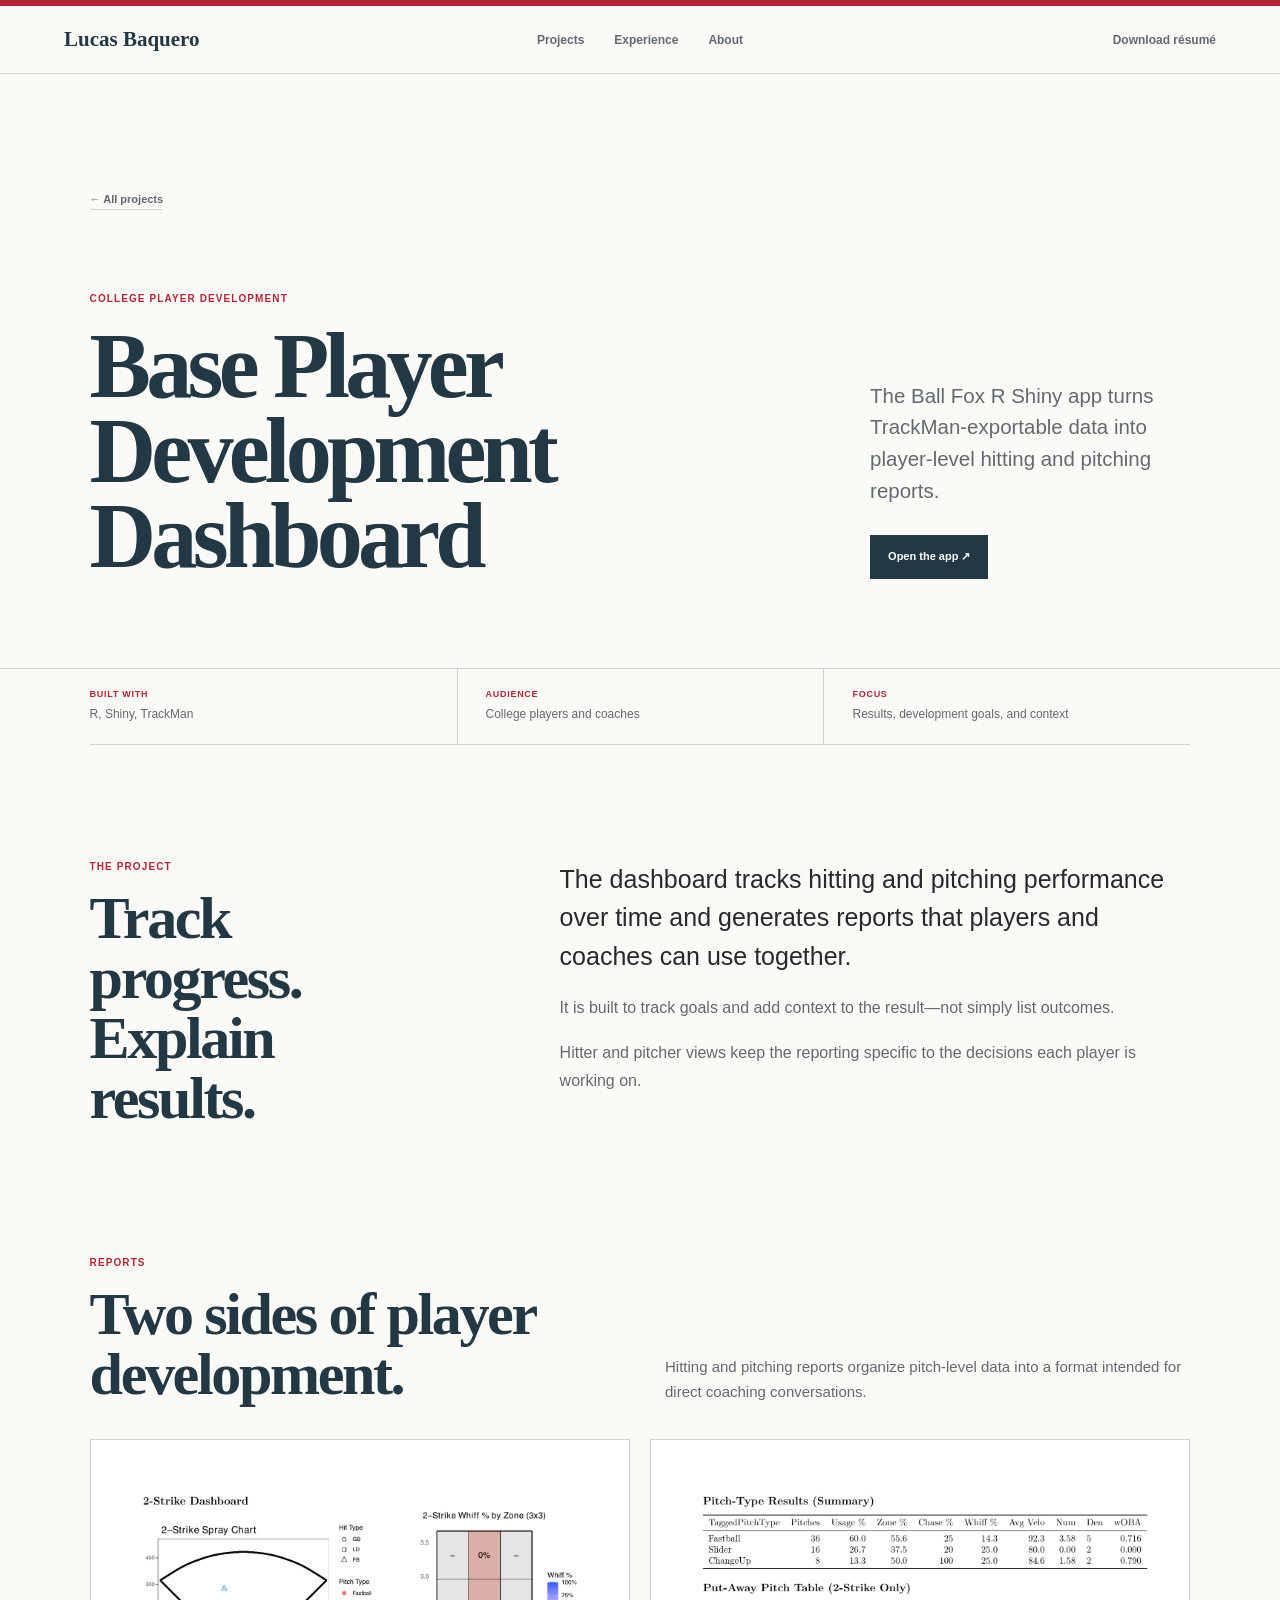
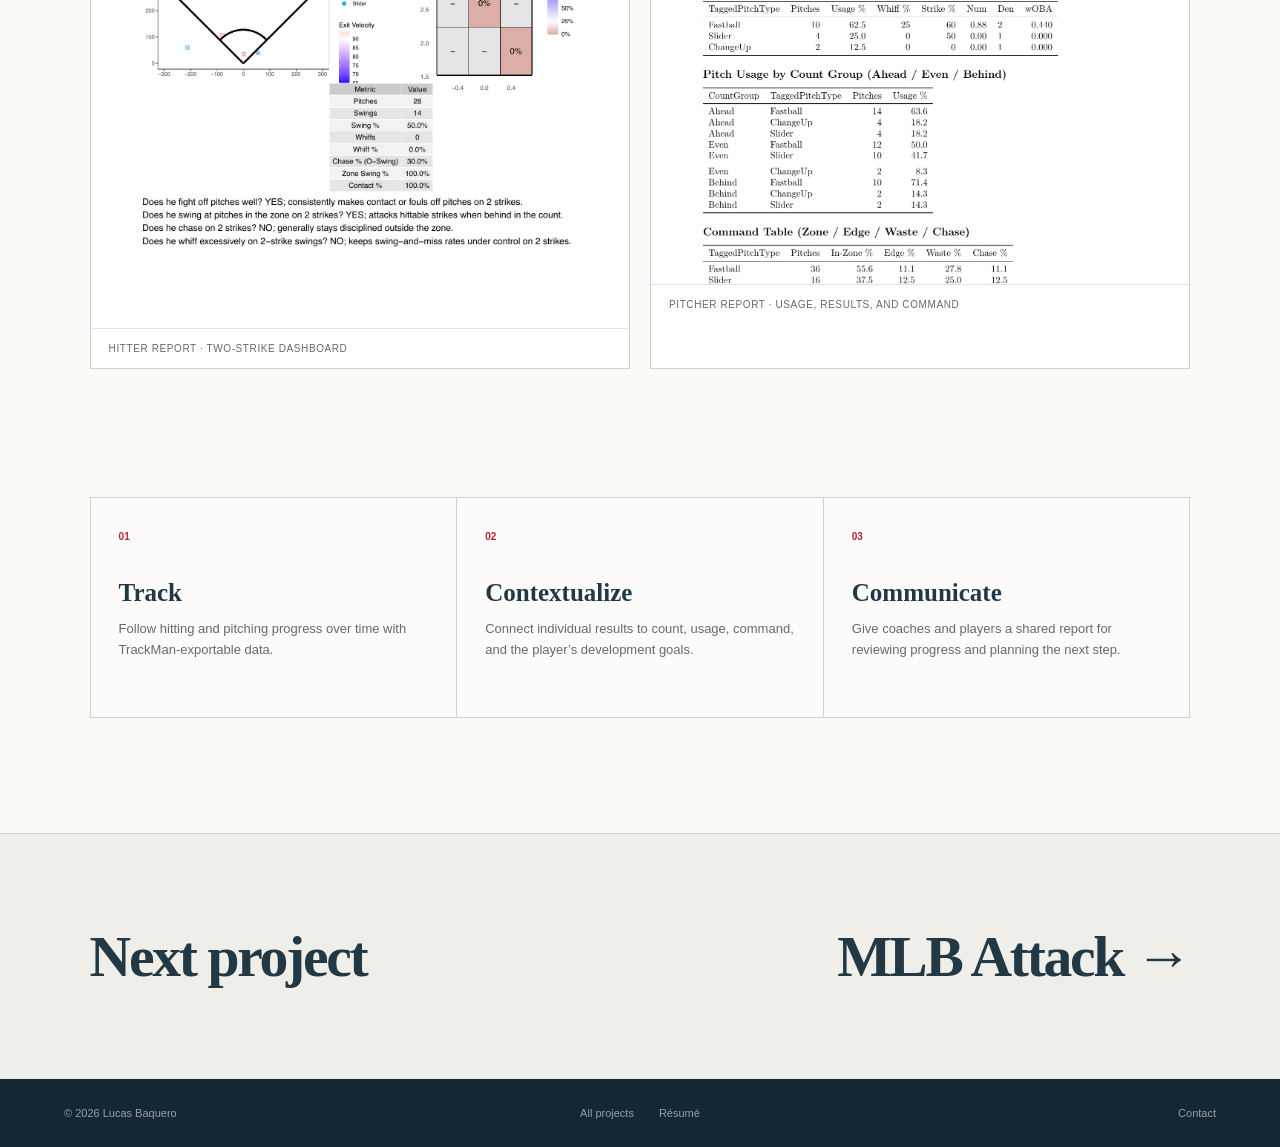
==== ball-fox.html @ 98636fca "Add standalone pages for every portfolio project" ====
<!doctype html>
<html lang="en">
<head>
  <meta charset="utf-8">
  <meta name="viewport" content="width=device-width, initial-scale=1">
  <meta name="description" content="Base Player Development Dashboard: College Baseball, Lucas Baquero's Ball Fox R Shiny project.">
  <meta property="og:title" content="Ball Fox Player Development Dashboard | Lucas Baquero">
  <meta property="og:description" content="A college baseball player-development dashboard for tracking results, goals, and coaching context.">
  <meta property="og:type" content="article">
  <meta property="og:image" content="https://lbaquero33.github.io/ballfox-hitter.jpg">
  <meta name="twitter:card" content="summary_large_image">
  <title>Ball Fox Player Development Dashboard | Lucas Baquero</title>
  <link rel="stylesheet" href="styles.css">
</head>
<body class="project-page-body">
  <main>
    <header class="site-header">
      <a class="nameplate" href="index.html">Lucas Baquero</a>
      <nav aria-label="Main navigation"><a href="index.html#work">Projects</a><a href="index.html#experience">Experience</a><a href="index.html#about">About</a></nav>
      <a class="resume-link" href="Lucas_Baquero_Resume.pdf" download>Download résumé</a>
    </header>

    <section class="case-hero">
      <div class="case-shell">
        <a class="case-back" href="index.html#work">← All projects</a>
        <div class="case-hero-grid">
          <div><p class="eyebrow">College player development</p><h1>Base Player Development Dashboard</h1></div>
          <div><p class="case-deck">The Ball Fox R Shiny app turns TrackMan-exportable data into player-level hitting and pitching reports.</p><div class="case-actions"><a class="case-button primary" href="https://ltbaquero.shinyapps.io/Marist_App/" target="_blank" rel="noreferrer">Open the app ↗</a></div></div>
        </div>
      </div>
    </section>

    <dl class="case-meta">
      <div><dt>Built with</dt><dd>R, Shiny, TrackMan</dd></div>
      <div><dt>Audience</dt><dd>College players and coaches</dd></div>
      <div><dt>Focus</dt><dd>Results, development goals, and context</dd></div>
    </dl>

    <div class="case-body">
      <section class="case-section case-lead">
        <div><p class="eyebrow">The project</p><h2>Track progress. Explain results.</h2></div>
        <div class="case-copy">
          <p>The dashboard tracks hitting and pitching performance over time and generates reports that players and coaches can use together.</p>
          <p>It is built to track goals and add context to the result—not simply list outcomes.</p>
          <p>Hitter and pitcher views keep the reporting specific to the decisions each player is working on.</p>
        </div>
      </section>

      <section class="case-section">
        <div class="case-section-head"><div><p class="eyebrow">Reports</p><h2 class="case-section-title">Two sides of player development.</h2></div><p>Hitting and pitching reports organize pitch-level data into a format intended for direct coaching conversations.</p></div>
        <div class="case-visual-grid">
          <figure><img src="ballfox-hitter.jpg" alt="Ball Fox two-strike hitter dashboard"><figcaption>Hitter report · two-strike dashboard</figcaption></figure>
          <figure><img src="ballfox-pitcher.jpg" alt="Ball Fox pitcher summary report"><figcaption>Pitcher report · usage, results, and command</figcaption></figure>
        </div>
      </section>

      <section class="case-section">
        <div class="case-points">
          <article><span>01</span><h3>Track</h3><p>Follow hitting and pitching progress over time with TrackMan-exportable data.</p></article>
          <article><span>02</span><h3>Contextualize</h3><p>Connect individual results to count, usage, command, and the player’s development goals.</p></article>
          <article><span>03</span><h3>Communicate</h3><p>Give coaches and players a shared report for reviewing progress and planning the next step.</p></article>
        </div>
      </section>
    </div>

    <section class="case-next"><a href="mlb-attack.html">Next project <span>MLB Attack →</span></a></section>
    <footer><p>© 2026 Lucas Baquero</p><div><a href="index.html#work">All projects</a><a href="Lucas_Baquero_Resume.pdf" download>Résumé</a></div><a href="mailto:Lucas.Baquero1@marist.edu">Contact</a></footer>
  </main>
</body>
</html>
---- styles.css ----
:root {
  --paper: #fbfaf7;
  --cream: #f0eee8;
  --white: #ffffff;
  --navy: #223945;
  --navy-deep: #132832;
  --red: #b32635;
  --ink: #262a2d;
  --muted: #626a70;
  --line: #cdd1d2;
  --light-line: #e1e3e2;
}

* { box-sizing: border-box; }
html { scroll-behavior: smooth; }
body {
  margin: 0;
  background: var(--paper);
  color: var(--ink);
  font-family: Inter, ui-sans-serif, -apple-system, BlinkMacSystemFont, "Segoe UI", Arial, sans-serif;
}
a { color: inherit; text-decoration: none; }
img { display: block; }
::selection { background: #e8c8cc; color: var(--navy-deep); }

.site-header {
  min-height: 74px;
  padding: 0 clamp(24px, 5vw, 76px);
  display: grid;
  grid-template-columns: 1fr auto 1fr;
  align-items: center;
  background: rgba(251, 250, 247, 0.96);
  border-top: 6px solid var(--red);
  border-bottom: 1px solid var(--line);
}
.nameplate {
  font-family: Georgia, "Times New Roman", serif;
  font-size: 21px;
  font-weight: 700;
  color: var(--navy);
}
.site-header nav { display: flex; gap: 30px; }
.site-header nav a,
.resume-link {
  font-size: 12px;
  font-weight: 650;
  color: var(--muted);
}
.site-header nav a:hover,
.site-header nav a:focus-visible,
.resume-link:hover,
.resume-link:focus-visible { color: var(--red); }
.resume-link { justify-self: end; }

.hero {
  max-width: 1440px;
  margin: 0 auto;
  padding: clamp(76px, 10vw, 150px) clamp(24px, 7vw, 104px) clamp(70px, 9vw, 124px);
  display: grid;
  grid-template-columns: minmax(0, 1.35fr) minmax(280px, 0.65fr);
  gap: clamp(50px, 9vw, 140px);
  align-items: center;
}
.eyebrow,
.project-type {
  margin: 0;
  font-size: 10px;
  font-weight: 750;
  letter-spacing: 0.11em;
  line-height: 1.4;
  text-transform: uppercase;
  color: var(--red);
}
.hero h1,
.section-intro h2,
.about-section h2 {
  font-family: Georgia, "Times New Roman", serif;
  color: var(--navy);
  font-weight: 700;
  letter-spacing: -0.045em;
}
.hero h1 {
  max-width: 900px;
  margin: 22px 0 0;
  font-size: clamp(51px, 6.6vw, 96px);
  line-height: 0.98;
}
.hero-lede {
  max-width: 700px;
  margin: 31px 0 0;
  font-size: clamp(17px, 1.6vw, 21px);
  line-height: 1.6;
  color: var(--muted);
}
.hero-links {
  margin-top: 38px;
  display: flex;
  gap: 28px;
  flex-wrap: wrap;
}
.hero-links a,
.listed-project a,
.project-summary a {
  padding-bottom: 4px;
  border-bottom: 1px solid currentColor;
  font-size: 12px;
  font-weight: 700;
  color: var(--navy);
}
.hero-links a:first-child,
.listed-project a,
.project-summary a { color: var(--red); }
.hero-links a:hover,
.hero-links a:focus-visible,
.listed-project a:hover,
.listed-project a:focus-visible,
.project-summary a:hover,
.project-summary a:focus-visible { border-bottom-color: transparent; }

.portrait { margin: 0; }
.portrait-frame {
  position: relative;
  aspect-ratio: 4 / 5;
  overflow: hidden;
  background: var(--cream);
  border: 1px solid var(--line);
  box-shadow: 18px 18px 0 var(--cream);
}
.portrait-frame::before {
  content: "";
  position: absolute;
  z-index: 2;
  top: 0;
  left: 0;
  width: 6px;
  height: 100%;
  background: var(--red);
}
.portrait-frame > img,
.feature-image > img,
.report-images figure > img,
.project-image-small > img {
  position: absolute;
  inset: 0;
  width: 100%;
  height: 100%;
}
.portrait-frame img { object-fit: cover; object-position: center 28%; }
.portrait figcaption {
  margin-top: 18px;
  padding-top: 13px;
  display: flex;
  justify-content: space-between;
  gap: 20px;
  border-top: 1px solid var(--line);
  font-size: 10px;
  color: var(--muted);
}

.work-section {
  padding: clamp(82px, 10vw, 135px) clamp(24px, 7vw, 110px);
  background: var(--cream);
  border-top: 1px solid var(--line);
}
.section-intro {
  max-width: 1400px;
  margin: 0 auto 58px;
  display: grid;
  grid-template-columns: minmax(0, 1.2fr) minmax(260px, 0.8fr);
  column-gap: 70px;
  align-items: end;
}
.section-intro .eyebrow { grid-column: 1 / -1; margin-bottom: 20px; }
.section-intro h2 {
  max-width: 820px;
  margin: 0;
  font-size: clamp(42px, 5.5vw, 76px);
  line-height: 1;
}
.section-intro > p:not(.eyebrow) {
  max-width: 510px;
  margin: 0;
  font-size: 16px;
  line-height: 1.65;
  color: var(--muted);
}

.feature-project {
  max-width: 1400px;
  margin: 0 auto;
  display: grid;
  grid-template-columns: minmax(0, 1.55fr) minmax(320px, 0.65fr);
  min-height: 560px;
  background: var(--navy-deep);
  color: white;
}
.feature-image { position: relative; min-height: 500px; overflow: hidden; }
.feature-image img { object-fit: cover; }
.feature-copy { padding: clamp(36px, 5vw, 68px); align-self: center; }
.feature-copy .project-type { color: #ef7781; }
.feature-copy h3,
.project-heading h3,
.listed-project h3 {
  font-family: Georgia, "Times New Roman", serif;
  color: inherit;
  font-weight: 700;
  letter-spacing: -0.035em;
}
.feature-copy h3 {
  margin: 18px 0 26px;
  font-size: clamp(42px, 4.5vw, 64px);
}
.feature-copy > p:not(.project-type) {
  margin: 0 0 18px;
  font-size: 14px;
  line-height: 1.65;
  color: rgba(255, 255, 255, 0.72);
}
.feature-copy dl { margin: 34px 0 0; }
.feature-copy dl div {
  padding: 12px 0;
  display: grid;
  grid-template-columns: 82px 1fr;
  gap: 18px;
  border-top: 1px solid rgba(255, 255, 255, 0.2);
}
.feature-copy dt {
  font-size: 9px;
  font-weight: 750;
  text-transform: uppercase;
  letter-spacing: 0.08em;
  color: #ef7781;
}
.feature-copy dd { margin: 0; font-size: 12px; color: rgba(255,255,255,.8); }
.feature-copy > a {
  display: inline-block;
  margin-top: 22px;
  padding-bottom: 5px;
  border-bottom: 1px solid #ef7781;
  color: #ef7781;
  font-size: 12px;
  font-weight: 750;
}
.feature-copy > a:hover,
.feature-copy > a:focus-visible { border-bottom-color: transparent; }
.butler-project {
  max-width: 1400px;
  margin: 28px auto 0;
  padding: clamp(34px, 5vw, 72px);
  background: #08131e;
  color: white;
}
.butler-heading {
  display: grid;
  grid-template-columns: minmax(0, 1.15fr) minmax(300px, .85fr);
  gap: clamp(38px, 7vw, 96px);
  align-items: end;
}
.butler-heading .project-type,
.butler-evidence-heading .project-type { color: #68c7f2; }
.butler-heading h3 {
  margin: 15px 0 0;
  font-family: Georgia, "Times New Roman", serif;
  font-size: clamp(45px, 5.7vw, 78px);
  line-height: .98;
  letter-spacing: -.045em;
}
.butler-intro p,
.butler-evidence-heading > p:last-child {
  margin: 0 0 14px;
  color: rgba(255,255,255,.68);
  font-size: 14px;
  line-height: 1.65;
}
.butler-intro a {
  display: inline-block;
  margin-top: 11px;
  padding-bottom: 5px;
  border-bottom: 1px solid #68c7f2;
  color: #68c7f2;
  font-size: 12px;
  font-weight: 750;
}
.butler-intro a:hover,
.butler-intro a:focus-visible { border-bottom-color: transparent; }
.project-links {
  display: flex;
  flex-wrap: wrap;
  gap: 12px 22px;
  align-items: center;
  margin-top: 10px;
}
.project-links a { margin-top: 0; }
.project-links-dark a {
  display: inline-block;
  padding-bottom: 5px;
  border-bottom: 1px solid #68c7f2;
  color: #68c7f2;
  font-size: 12px;
  font-weight: 750;
}
.butler-flight {
  margin: clamp(42px, 6vw, 78px) 0 0;
  border: 1px solid rgba(132, 166, 190, .28);
  background: #0b1724;
}
.butler-flight img {
  width: 100%;
  aspect-ratio: 720 / 509;
  object-fit: cover;
}
.butler-flight figcaption,
.butler-angle-grid figcaption {
  display: flex;
  justify-content: space-between;
  gap: 20px;
}
.butler-flight figcaption {
  padding: 16px 18px;
  border-top: 1px solid rgba(132, 166, 190, .2);
  font-size: 11px;
  color: rgba(255,255,255,.62);
}
.butler-flight figcaption span:first-child { color: white; font-weight: 700; }
.butler-angle-grid {
  margin-top: 18px;
  display: grid;
  grid-template-columns: repeat(3, 1fr);
  gap: 18px;
}
.butler-angle-grid figure,
.butler-graph-grid figure { margin: 0; }
.butler-angle-grid figure {
  border-top: 3px solid #68c7f2;
  background: #0b1724;
}
.butler-angle-grid img,
.butler-graph-grid img {
  width: 100%;
  height: auto;
}
.butler-angle-grid figcaption {
  padding: 13px 14px 15px;
  align-items: baseline;
  border-top: 1px solid rgba(132, 166, 190, .2);
  font-size: 10px;
  color: rgba(255,255,255,.5);
}
.butler-angle-grid figcaption strong {
  color: white;
  font-size: 11px;
  font-weight: 700;
}
.butler-evidence {
  margin-top: clamp(54px, 7vw, 88px);
  padding-top: 28px;
  border-top: 1px solid rgba(132, 166, 190, .3);
}
.butler-evidence-heading {
  display: grid;
  grid-template-columns: 1fr 1fr;
  gap: 40px;
  margin-bottom: 28px;
}
.butler-evidence-heading > p:last-child { max-width: 610px; }
.butler-graph-grid {
  display: grid;
  grid-template-columns: 1fr 1fr;
  gap: 18px;
}
.butler-graph-grid figure {
  padding: 8px 8px 0;
  background: #0b1724;
  border: 1px solid rgba(132, 166, 190, .22);
}
.butler-graph-grid .wide-graph { grid-column: 1 / -1; }
.butler-graph-grid figcaption {
  padding: 12px 8px 14px;
  font-size: 10px;
  letter-spacing: .06em;
  text-transform: uppercase;
  color: rgba(255,255,255,.58);
}

.report-project {
  max-width: 1400px;
  margin: clamp(84px, 9vw, 125px) auto 0;
  padding-top: 30px;
  border-top: 2px solid var(--navy);
}
.project-heading {
  display: grid;
  grid-template-columns: minmax(0, 1.3fr) minmax(280px, 0.7fr);
  gap: 70px;
  align-items: start;
}
.project-heading h3 {
  max-width: 850px;
  margin: 13px 0 0;
  font-size: clamp(36px, 4.2vw, 62px);
  line-height: 1.03;
  color: var(--navy);
}
.project-summary p {
  margin: 0 0 13px;
  font-size: 14px;
  line-height: 1.6;
  color: var(--muted);
}
.project-summary a { display: inline-block; margin-top: 10px; }
.report-images {
  margin-top: 48px;
  display: grid;
  grid-template-columns: 1fr 1fr;
  gap: 20px;
}
.report-images figure {
  position: relative;
  min-height: 520px;
  margin: 0;
  background: var(--white);
  border: 1px solid var(--line);
}
.report-images img { object-fit: contain; padding: 24px 24px 58px; }
.report-images figcaption {
  position: absolute;
  left: 24px;
  right: 24px;
  bottom: 19px;
  padding-top: 13px;
  border-top: 1px solid var(--light-line);
  font-size: 10px;
  text-transform: uppercase;
  letter-spacing: 0.06em;
  color: var(--muted);
}

.project-list {
  max-width: 1400px;
  margin: clamp(84px, 9vw, 125px) auto 0;
  display: grid;
  grid-template-columns: 1fr 1fr;
  border-top: 1px solid var(--line);
  border-left: 1px solid var(--line);
}
.listed-project {
  min-height: 390px;
  padding: clamp(28px, 4vw, 52px);
  display: grid;
  gap: 32px;
  align-items: center;
  border-right: 1px solid var(--line);
  border-bottom: 1px solid var(--line);
  background: rgba(255,255,255,.28);
}
.listed-project h3 {
  margin: 13px 0 19px;
  font-size: clamp(30px, 3vw, 44px);
  line-height: 1.04;
  color: var(--navy);
}
.listed-project p:not(.project-type):not(.stack) {
  margin: 0;
  font-size: 14px;
  line-height: 1.65;
  color: var(--muted);
}
.image-project { grid-template-columns: minmax(180px, 0.82fr) minmax(260px, 1.18fr); }
.project-image-small {
  position: relative;
  min-height: 320px;
  background: white;
  border: 1px solid var(--line);
}
.project-image-small img { object-fit: contain; padding: 18px; }
.model-project,
.compact-project { grid-template-columns: 78px 1fr; }
.text-only { grid-template-columns: 1fr; }
.project-logo { align-self: start; }
.project-logo img { width: 72px; height: 72px; object-fit: contain; }
.stack {
  margin: 23px 0 0;
  padding-top: 14px;
  border-top: 1px solid var(--line);
  font-size: 10px;
  font-weight: 700;
  letter-spacing: 0.06em;
  text-transform: uppercase;
  color: var(--navy);
}
.listed-project a { display: inline-block; margin-top: 23px; }
.listed-project .project-links { margin-top: 23px; }
.listed-project .project-links a { margin-top: 0; }

.experience-section {
  padding: clamp(82px, 10vw, 135px) clamp(24px, 7vw, 110px);
  background: var(--navy-deep);
  color: white;
}
.section-intro-light h2 { color: white; }
.experience-list {
  max-width: 1400px;
  margin: 0 auto;
  border-top: 1px solid rgba(255,255,255,.25);
}
.experience-list article {
  padding: 28px 0;
  display: grid;
  grid-template-columns: minmax(190px, 0.7fr) minmax(260px, 1fr) minmax(300px, 1.3fr);
  gap: 40px;
  border-bottom: 1px solid rgba(255,255,255,.16);
}
.experience-when p,
.experience-when span {
  margin: 0;
  font-size: 10px;
  line-height: 1.6;
  text-transform: uppercase;
  letter-spacing: 0.05em;
  color: rgba(255,255,255,.48);
}
.experience-role h3 { margin: 0 0 5px; font-family: Georgia, "Times New Roman", serif; font-size: 20px; }
.experience-role p { margin: 0; font-size: 12px; color: #e7707b; }
.experience-detail { margin: 0; font-size: 13px; line-height: 1.6; color: rgba(255,255,255,.64); }

.about-section {
  padding: clamp(82px, 10vw, 135px) clamp(24px, 7vw, 110px);
  display: grid;
  grid-template-columns: minmax(0, 1fr) minmax(320px, 0.8fr);
  gap: clamp(60px, 10vw, 150px);
  border-bottom: 1px solid var(--line);
}
.about-section h2 {
  max-width: 770px;
  margin: 20px 0 0;
  font-size: clamp(42px, 5.5vw, 76px);
  line-height: 1;
}
.about-copy > p { margin: 0 0 16px; font-size: 17px; line-height: 1.65; color: var(--muted); }
.about-copy dl { margin: 42px 0 0; }
.about-copy dl div { padding: 15px 0; border-top: 1px solid var(--line); }
.about-copy dt { margin-bottom: 7px; font-size: 9px; font-weight: 750; letter-spacing: .08em; text-transform: uppercase; color: var(--red); }
.about-copy dd { margin: 0; font-size: 13px; line-height: 1.55; }

.contact-section {
  padding: clamp(72px, 9vw, 118px) clamp(24px, 7vw, 110px);
  background: var(--red);
  color: white;
}
.contact-section .eyebrow { color: rgba(255,255,255,.68); }
.contact-section > a {
  margin-top: 18px;
  display: flex;
  justify-content: space-between;
  gap: 30px;
  font-family: Georgia, "Times New Roman", serif;
  font-size: clamp(32px, 5.8vw, 78px);
  line-height: 1;
  letter-spacing: -0.045em;
}
.contact-section > p:last-child { margin: 24px 0 0; font-size: 13px; }

footer {
  padding: 28px clamp(24px, 5vw, 76px);
  display: grid;
  grid-template-columns: 1fr auto 1fr;
  gap: 28px;
  align-items: center;
  background: var(--navy-deep);
  color: rgba(255,255,255,.56);
  font-size: 11px;
}
footer p { margin: 0; }
footer div { display: flex; gap: 25px; }
footer > a { justify-self: end; }
footer a:hover, footer a:focus-visible { color: white; }

/* Standalone project pages */
.project-page-body { background: var(--paper); }
.project-page-body .site-header { position: relative; z-index: 5; }
.case-hero {
  padding: clamp(70px, 9vw, 130px) clamp(24px, 7vw, 110px) clamp(58px, 7vw, 96px);
  border-bottom: 1px solid var(--line);
}
.case-shell { max-width: 1280px; margin: 0 auto; }
.case-back {
  display: inline-block;
  margin-bottom: clamp(45px, 7vw, 82px);
  padding-bottom: 4px;
  border-bottom: 1px solid var(--line);
  color: var(--muted);
  font-size: 11px;
  font-weight: 700;
}
.case-back:hover,
.case-back:focus-visible { color: var(--red); border-bottom-color: var(--red); }
.case-hero-grid {
  display: grid;
  grid-template-columns: minmax(0, 1.35fr) minmax(310px, .65fr);
  gap: clamp(50px, 9vw, 128px);
  align-items: end;
}
.case-hero h1 {
  max-width: 900px;
  margin: 18px 0 0;
  font-family: Georgia, "Times New Roman", serif;
  color: var(--navy);
  font-size: clamp(54px, 7.2vw, 104px);
  font-weight: 700;
  letter-spacing: -.052em;
  line-height: .92;
}
.case-deck {
  margin: 0 0 28px;
  font-size: clamp(17px, 1.6vw, 21px);
  line-height: 1.55;
  color: var(--muted);
}
.case-actions { display: flex; flex-wrap: wrap; gap: 12px; }
.case-button {
  display: inline-flex;
  align-items: center;
  min-height: 44px;
  padding: 0 17px;
  border: 1px solid var(--navy);
  color: var(--navy);
  font-size: 11px;
  font-weight: 750;
}
.case-button.primary { background: var(--navy); color: white; }
.case-button:hover,
.case-button:focus-visible { background: var(--red); border-color: var(--red); color: white; }
.case-meta {
  max-width: 1280px;
  margin: 0 auto;
  padding: 0 clamp(24px, 7vw, 110px);
  display: grid;
  grid-template-columns: repeat(3, 1fr);
}
.case-meta div { padding: 20px 0; border-bottom: 1px solid var(--line); }
.case-meta div + div { padding-left: 28px; border-left: 1px solid var(--line); }
.case-meta dt {
  margin-bottom: 7px;
  color: var(--red);
  font-size: 9px;
  font-weight: 750;
  letter-spacing: .08em;
  text-transform: uppercase;
}
.case-meta dd { margin: 0; color: var(--muted); font-size: 12px; line-height: 1.45; }
.case-body { padding: clamp(70px, 9vw, 122px) clamp(24px, 7vw, 110px); }
.case-section { max-width: 1280px; margin: 0 auto; }
.case-section + .case-section { margin-top: clamp(78px, 10vw, 140px); }
.case-lead {
  display: grid;
  grid-template-columns: minmax(260px, .72fr) minmax(0, 1.28fr);
  gap: clamp(50px, 9vw, 128px);
  align-items: start;
}
.case-lead h2,
.case-section-title {
  margin: 14px 0 0;
  font-family: Georgia, "Times New Roman", serif;
  color: var(--navy);
  font-size: clamp(38px, 4.7vw, 66px);
  line-height: 1;
  letter-spacing: -.04em;
}
.case-copy p {
  margin: 0 0 18px;
  color: var(--muted);
  font-size: 16px;
  line-height: 1.72;
}
.case-copy p:first-child { color: var(--ink); font-size: clamp(19px, 2vw, 25px); line-height: 1.55; }
.case-media {
  margin: 0;
  background: white;
  border: 1px solid var(--line);
}
.case-media img { width: 100%; height: auto; }
.case-media.contain img { max-height: 760px; object-fit: contain; padding: clamp(18px, 3vw, 38px); }
.case-media figcaption,
.case-visual-grid figcaption {
  padding: 14px 18px;
  border-top: 1px solid var(--light-line);
  color: var(--muted);
  font-size: 10px;
  letter-spacing: .06em;
  text-transform: uppercase;
}
.case-visual-grid {
  display: grid;
  grid-template-columns: 1fr 1fr;
  gap: 20px;
}
.case-visual-grid figure { margin: 0; background: white; border: 1px solid var(--line); }
.case-visual-grid img { width: 100%; height: auto; }
.case-visual-grid .case-wide { grid-column: 1 / -1; }
.case-section-head {
  display: grid;
  grid-template-columns: 1fr 1fr;
  gap: 50px;
  align-items: end;
  margin-bottom: 34px;
}
.case-section-head > p {
  margin: 0;
  color: var(--muted);
  font-size: 15px;
  line-height: 1.65;
}
.case-points {
  display: grid;
  grid-template-columns: repeat(3, 1fr);
  border-top: 1px solid var(--line);
  border-left: 1px solid var(--line);
}
.case-points article {
  min-height: 220px;
  padding: 28px;
  border-right: 1px solid var(--line);
  border-bottom: 1px solid var(--line);
  background: rgba(255,255,255,.5);
}
.case-points span { color: var(--red); font-size: 10px; font-weight: 750; }
.case-points h3 { margin: 35px 0 12px; font-family: Georgia, "Times New Roman", serif; color: var(--navy); font-size: 25px; }
.case-points p { margin: 0; color: var(--muted); font-size: 13px; line-height: 1.6; }
.case-logo-stage {
  min-height: 480px;
  padding: clamp(50px, 8vw, 110px);
  display: grid;
  place-items: center;
  background: var(--navy-deep);
}
.case-logo-stage img { width: min(330px, 62vw); height: auto; max-height: 250px; object-fit: contain; }
.case-next {
  padding: clamp(55px, 7vw, 92px) clamp(24px, 7vw, 110px);
  background: var(--cream);
  border-top: 1px solid var(--line);
}
.case-next a {
  max-width: 1280px;
  margin: 0 auto;
  display: flex;
  justify-content: space-between;
  gap: 30px;
  align-items: baseline;
  font-family: Georgia, "Times New Roman", serif;
  color: var(--navy);
  font-size: clamp(29px, 4.5vw, 62px);
  font-weight: 700;
  letter-spacing: -.04em;
}
.case-next a:hover,
.case-next a:focus-visible { color: var(--red); }
.case-dark-stage { background: #08131e; }
.case-dark-stage .case-media,
.case-dark-stage .case-visual-grid figure { background: #0b1724; border-color: rgba(132,166,190,.25); }
.case-dark-stage .case-media figcaption,
.case-dark-stage .case-visual-grid figcaption { color: rgba(255,255,255,.58); border-color: rgba(132,166,190,.2); }

@media (max-width: 1020px) {
  .hero { grid-template-columns: 1fr minmax(240px, .5fr); }
  .section-intro,
  .project-heading,
  .about-section,
  .butler-heading { grid-template-columns: 1fr; }
  .section-intro > p:not(.eyebrow) { margin-top: 24px; }
  .project-summary { max-width: 650px; }
  .experience-list article { grid-template-columns: 160px 1fr; }
  .experience-detail { grid-column: 2; }
  .feature-project { grid-template-columns: 1.25fr .75fr; }
  .project-list { grid-template-columns: 1fr; }
  .case-hero-grid,
  .case-lead,
  .case-section-head { grid-template-columns: 1fr; }
}

@media (max-width: 760px) {
  .site-header { grid-template-columns: 1fr auto; min-height: 68px; }
  .site-header nav { display: none; }
  .hero { grid-template-columns: 1fr; }
  .hero h1 { font-size: clamp(46px, 13vw, 70px); }
  .portrait { max-width: 390px; }
  .feature-project { grid-template-columns: 1fr; }
  .feature-image { min-height: 300px; }
  .butler-project { padding: 34px 18px; }
  .butler-angle-grid,
  .butler-graph-grid,
  .butler-evidence-heading { grid-template-columns: 1fr; }
  .butler-graph-grid .wide-graph { grid-column: auto; }
  .butler-flight figcaption,
  .butler-angle-grid figcaption { display: block; }
  .butler-flight figcaption span,
  .butler-angle-grid figcaption span { display: block; margin-top: 5px; }
  .report-images { grid-template-columns: 1fr; }
  .report-images figure { min-height: 430px; }
  .image-project,
  .model-project,
  .compact-project { grid-template-columns: 1fr; }
  .project-image-small { min-height: 390px; }
  .experience-list article { grid-template-columns: 1fr; gap: 15px; }
  .experience-detail { grid-column: 1; }
  .contact-section > a { display: block; overflow-wrap: anywhere; }
  .case-hero h1 { font-size: clamp(48px, 14vw, 72px); }
  .case-meta,
  .case-visual-grid,
  .case-points { grid-template-columns: 1fr; }
  .case-meta div + div { padding-left: 0; border-left: 0; }
  .case-visual-grid .case-wide { grid-column: auto; }
  .case-next a { display: block; }
  .case-next a span { display: block; margin-top: 10px; }
  footer { grid-template-columns: 1fr; }
  footer > a { justify-self: start; }
}

@media (prefers-reduced-motion: reduce) {
  html { scroll-behavior: auto; }
}
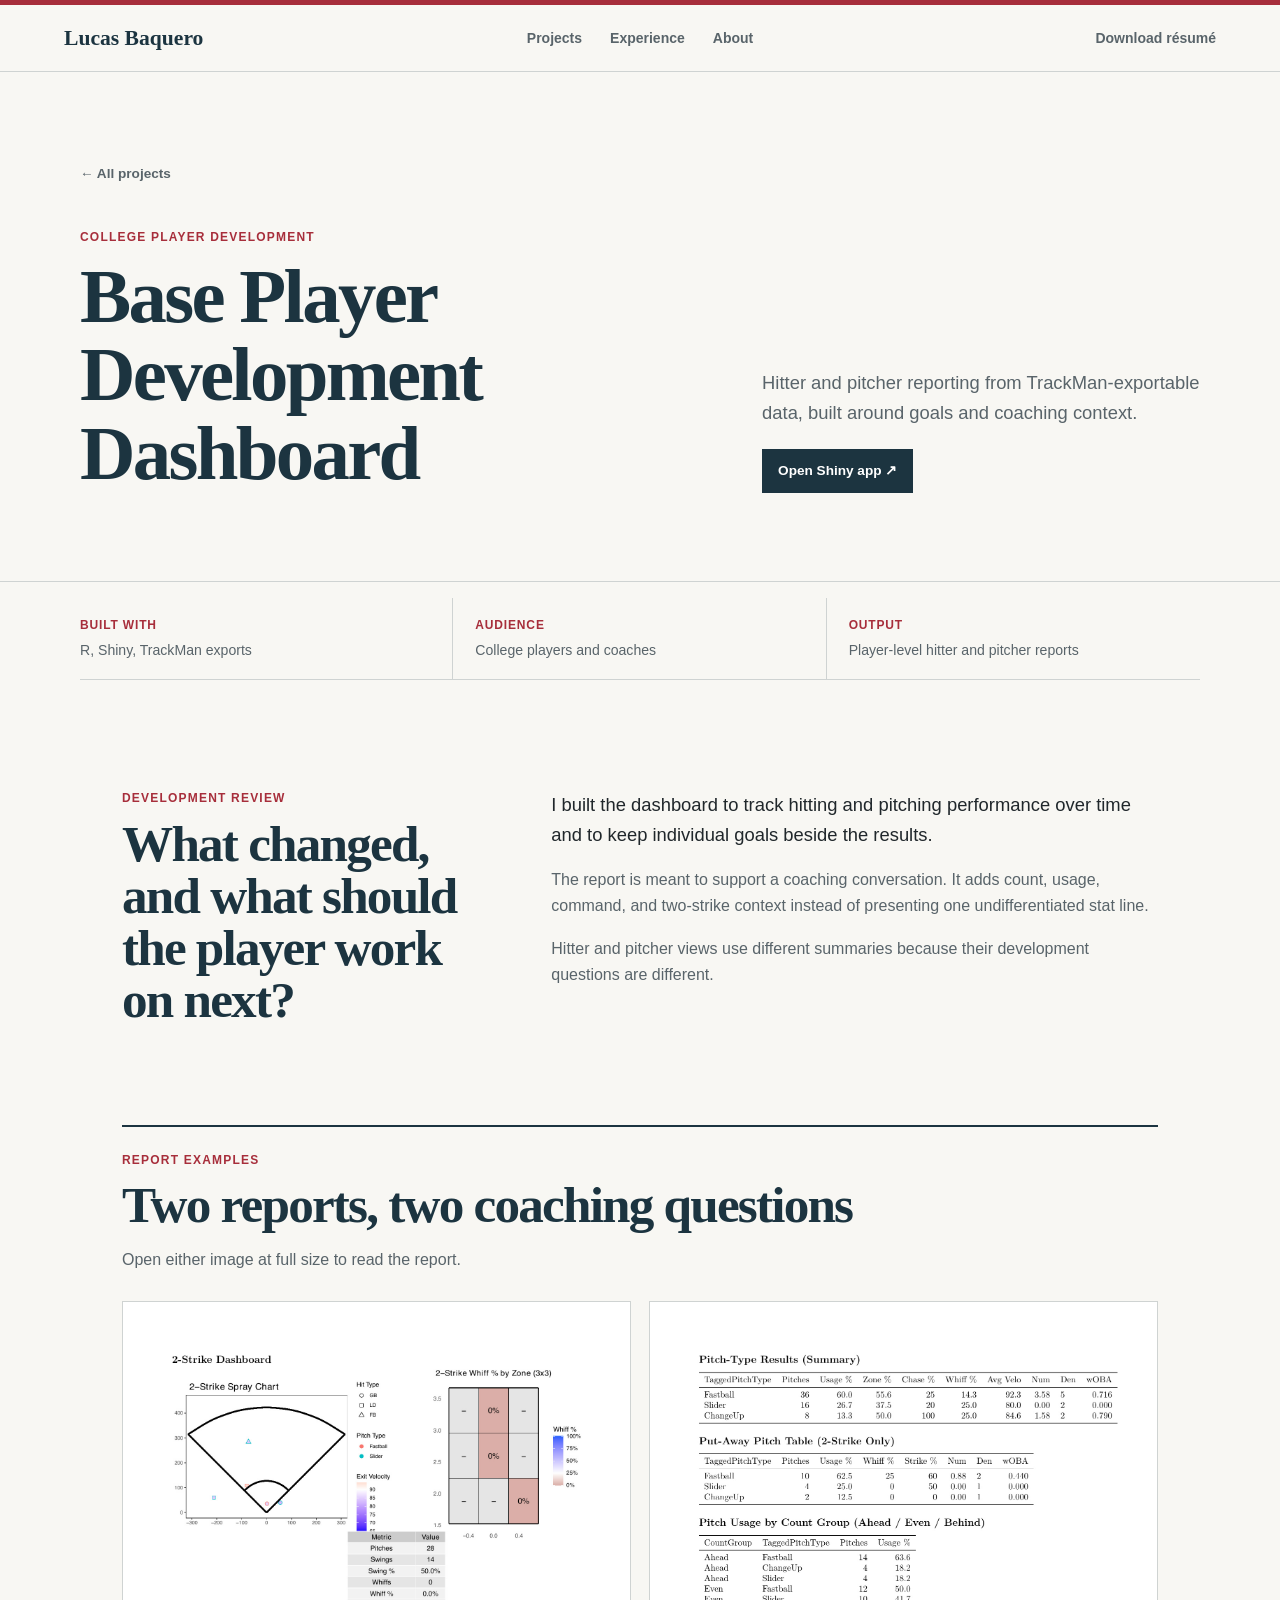
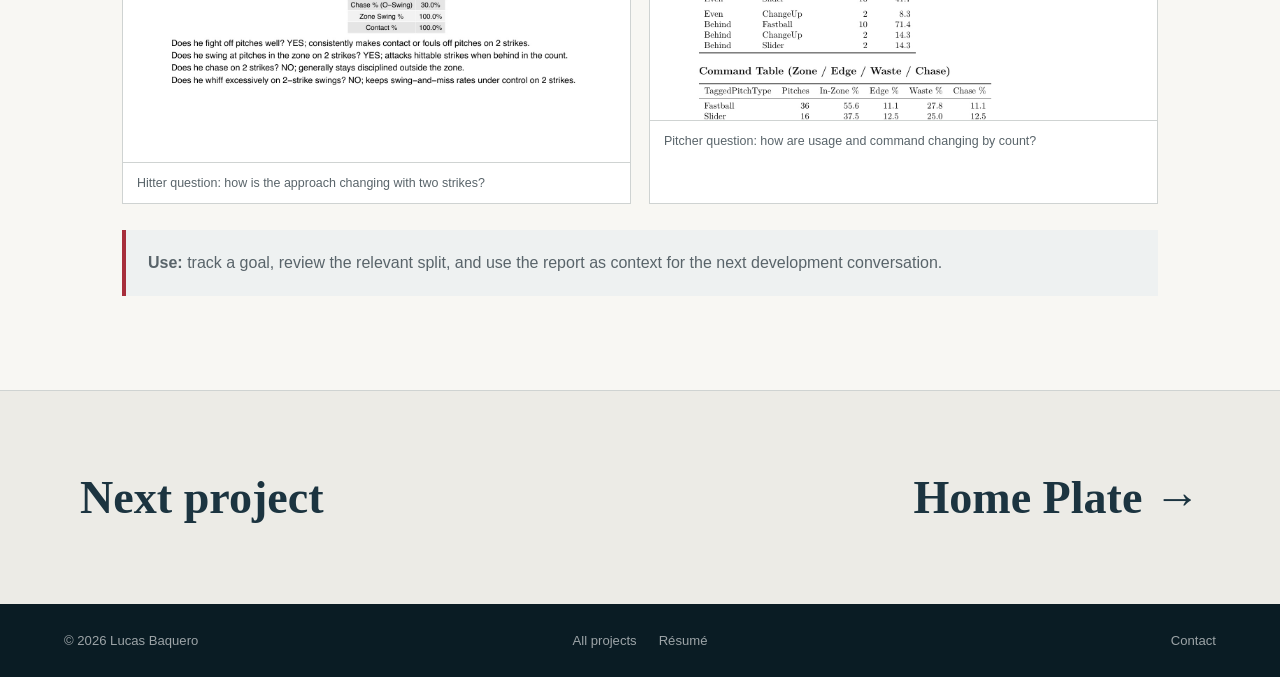
==== commit ead7cc71: "Make portfolio evidence-first and less templated" ====
--- a/ball-fox.html
+++ b/ball-fox.html
@@ -3,13 +3,13 @@
 <head>
   <meta charset="utf-8">
   <meta name="viewport" content="width=device-width, initial-scale=1">
-  <meta name="description" content="Base Player Development Dashboard: College Baseball, Lucas Baquero's Ball Fox R Shiny project.">
-  <meta property="og:title" content="Ball Fox Player Development Dashboard | Lucas Baquero">
-  <meta property="og:description" content="A college baseball player-development dashboard for tracking results, goals, and coaching context.">
+  <meta name="description" content="Base Player Development Dashboard, Lucas Baquero's college baseball R Shiny reporting project.">
+  <meta property="og:title" content="Base Player Development Dashboard | Lucas Baquero">
+  <meta property="og:description" content="College hitter and pitcher reports built from TrackMan-exportable data.">
   <meta property="og:type" content="article">
   <meta property="og:image" content="https://lbaquero33.github.io/ballfox-hitter.jpg">
   <meta name="twitter:card" content="summary_large_image">
-  <title>Ball Fox Player Development Dashboard | Lucas Baquero</title>
+  <title>Base Player Development Dashboard | Lucas Baquero</title>
   <link rel="stylesheet" href="styles.css">
 </head>
 <body class="project-page-body">
@@ -25,45 +25,40 @@
         <a class="case-back" href="index.html#work">← All projects</a>
         <div class="case-hero-grid">
           <div><p class="eyebrow">College player development</p><h1>Base Player Development Dashboard</h1></div>
-          <div><p class="case-deck">The Ball Fox R Shiny app turns TrackMan-exportable data into player-level hitting and pitching reports.</p><div class="case-actions"><a class="case-button primary" href="https://ltbaquero.shinyapps.io/Marist_App/" target="_blank" rel="noreferrer">Open the app ↗</a></div></div>
+          <div><p class="case-deck">Hitter and pitcher reporting from TrackMan-exportable data, built around goals and coaching context.</p><div class="case-actions"><a class="case-button primary" href="https://ltbaquero.shinyapps.io/Marist_App/" target="_blank" rel="noreferrer">Open Shiny app ↗</a></div></div>
         </div>
       </div>
     </section>
 
-    <dl class="case-meta">
-      <div><dt>Built with</dt><dd>R, Shiny, TrackMan</dd></div>
+    <dl class="case-facts">
+      <div><dt>Built with</dt><dd>R, Shiny, TrackMan exports</dd></div>
       <div><dt>Audience</dt><dd>College players and coaches</dd></div>
-      <div><dt>Focus</dt><dd>Results, development goals, and context</dd></div>
+      <div><dt>Output</dt><dd>Player-level hitter and pitcher reports</dd></div>
     </dl>
 
     <div class="case-body">
-      <section class="case-section case-lead">
-        <div><p class="eyebrow">The project</p><h2>Track progress. Explain results.</h2></div>
+      <section class="case-intro">
+        <div><p class="eyebrow">Development review</p><h2>What changed, and what should the player work on next?</h2></div>
         <div class="case-copy">
-          <p>The dashboard tracks hitting and pitching performance over time and generates reports that players and coaches can use together.</p>
-          <p>It is built to track goals and add context to the result—not simply list outcomes.</p>
-          <p>Hitter and pitcher views keep the reporting specific to the decisions each player is working on.</p>
+          <p>I built the dashboard to track hitting and pitching performance over time and to keep individual goals beside the results.</p>
+          <p>The report is meant to support a coaching conversation. It adds count, usage, command, and two-strike context instead of presenting one undifferentiated stat line.</p>
+          <p>Hitter and pitcher views use different summaries because their development questions are different.</p>
         </div>
       </section>
 
-      <section class="case-section">
-        <div class="case-section-head"><div><p class="eyebrow">Reports</p><h2 class="case-section-title">Two sides of player development.</h2></div><p>Hitting and pitching reports organize pitch-level data into a format intended for direct coaching conversations.</p></div>
-        <div class="case-visual-grid">
-          <figure><img src="ballfox-hitter.jpg" alt="Ball Fox two-strike hitter dashboard"><figcaption>Hitter report · two-strike dashboard</figcaption></figure>
-          <figure><img src="ballfox-pitcher.jpg" alt="Ball Fox pitcher summary report"><figcaption>Pitcher report · usage, results, and command</figcaption></figure>
+      <section class="content-section">
+        <p class="eyebrow">Report examples</p>
+        <h2>Two reports, two coaching questions</h2>
+        <p class="section-copy">Open either image at full size to read the report.</p>
+        <div class="case-gallery">
+          <figure><a href="ballfox-hitter.jpg" target="_blank"><img src="ballfox-hitter.jpg" alt="Ball Fox two-strike hitter report"></a><figcaption>Hitter question: how is the approach changing with two strikes?</figcaption></figure>
+          <figure><a href="ballfox-pitcher.jpg" target="_blank"><img src="ballfox-pitcher.jpg" alt="Ball Fox pitcher report covering usage, results, and command"></a><figcaption>Pitcher question: how are usage and command changing by count?</figcaption></figure>
         </div>
-      </section>
-
-      <section class="case-section">
-        <div class="case-points">
-          <article><span>01</span><h3>Track</h3><p>Follow hitting and pitching progress over time with TrackMan-exportable data.</p></article>
-          <article><span>02</span><h3>Contextualize</h3><p>Connect individual results to count, usage, command, and the player’s development goals.</p></article>
-          <article><span>03</span><h3>Communicate</h3><p>Give coaches and players a shared report for reviewing progress and planning the next step.</p></article>
-        </div>
+        <div class="project-note"><p><strong>Use:</strong> track a goal, review the relevant split, and use the report as context for the next development conversation.</p></div>
       </section>
     </div>
 
-    <section class="case-next"><a href="mlb-attack.html">Next project <span>MLB Attack →</span></a></section>
+    <section class="case-next"><a href="home-plate.html">Next project <span>Home Plate →</span></a></section>
     <footer><p>© 2026 Lucas Baquero</p><div><a href="index.html#work">All projects</a><a href="Lucas_Baquero_Resume.pdf" download>Résumé</a></div><a href="mailto:Lucas.Baquero1@marist.edu">Contact</a></footer>
   </main>
 </body>
--- a/styles.css
+++ b/styles.css
@@ -1,14 +1,14 @@
 :root {
-  --paper: #fbfaf7;
-  --cream: #f0eee8;
+  --paper: #f8f7f3;
   --white: #ffffff;
-  --navy: #223945;
-  --navy-deep: #132832;
-  --red: #b32635;
-  --ink: #262a2d;
-  --muted: #626a70;
-  --line: #cdd1d2;
-  --light-line: #e1e3e2;
+  --navy: #1c3440;
+  --navy-deep: #10252e;
+  --red: #a72e3b;
+  --ink: #20272b;
+  --muted: #59646a;
+  --line: #cfd3d2;
+  --soft: #ecebe6;
+  --blue: #3d83d9;
 }
 
 * { box-sizing: border-box; }
@@ -18,801 +18,354 @@
   background: var(--paper);
   color: var(--ink);
   font-family: Inter, ui-sans-serif, -apple-system, BlinkMacSystemFont, "Segoe UI", Arial, sans-serif;
+  font-size: 16px;
+  line-height: 1.6;
 }
 a { color: inherit; text-decoration: none; }
-img { display: block; }
-::selection { background: #e8c8cc; color: var(--navy-deep); }
+img { display: block; max-width: 100%; }
+button { font: inherit; }
+::selection { background: #e4c0c5; color: var(--navy-deep); }
 
 .site-header {
-  min-height: 74px;
-  padding: 0 clamp(24px, 5vw, 76px);
+  min-height: 72px;
+  padding: 0 clamp(22px, 5vw, 72px);
   display: grid;
   grid-template-columns: 1fr auto 1fr;
   align-items: center;
-  background: rgba(251, 250, 247, 0.96);
-  border-top: 6px solid var(--red);
+  gap: 24px;
+  background: rgba(248, 247, 243, .97);
+  border-top: 5px solid var(--red);
   border-bottom: 1px solid var(--line);
 }
 .nameplate {
+  color: var(--navy);
   font-family: Georgia, "Times New Roman", serif;
-  font-size: 21px;
+  font-size: 1.35rem;
   font-weight: 700;
-  color: var(--navy);
-}
-.site-header nav { display: flex; gap: 30px; }
+}
+.site-header nav { display: flex; gap: 28px; }
 .site-header nav a,
-.resume-link {
-  font-size: 12px;
-  font-weight: 650;
-  color: var(--muted);
-}
+.resume-link { color: var(--muted); font-size: .875rem; font-weight: 700; }
 .site-header nav a:hover,
 .site-header nav a:focus-visible,
 .resume-link:hover,
 .resume-link:focus-visible { color: var(--red); }
 .resume-link { justify-self: end; }
 
-.hero {
-  max-width: 1440px;
-  margin: 0 auto;
-  padding: clamp(76px, 10vw, 150px) clamp(24px, 7vw, 104px) clamp(70px, 9vw, 124px);
-  display: grid;
-  grid-template-columns: minmax(0, 1.35fr) minmax(280px, 0.65fr);
-  gap: clamp(50px, 9vw, 140px);
-  align-items: center;
-}
 .eyebrow,
 .project-type {
   margin: 0;
-  font-size: 10px;
-  font-weight: 750;
-  letter-spacing: 0.11em;
-  line-height: 1.4;
+  color: var(--red);
+  font-size: .75rem;
+  font-weight: 800;
+  letter-spacing: .1em;
+  line-height: 1.45;
   text-transform: uppercase;
-  color: var(--red);
+}
+.hero {
+  max-width: 1240px;
+  margin: 0 auto;
+  padding: clamp(66px, 8vw, 106px) clamp(24px, 5vw, 64px) clamp(62px, 7vw, 90px);
+  display: grid;
+  grid-template-columns: minmax(0, 1.35fr) minmax(235px, .65fr);
+  gap: clamp(46px, 8vw, 110px);
+  align-items: center;
 }
 .hero h1,
 .section-intro h2,
-.about-section h2 {
+.section-heading h2,
+.featured-copy h3,
+.project-card h3,
+.case-hero h1,
+.content-section h2,
+.case-intro h2 {
+  margin: 0;
+  color: var(--navy);
   font-family: Georgia, "Times New Roman", serif;
-  color: var(--navy);
   font-weight: 700;
-  letter-spacing: -0.045em;
+  letter-spacing: -.035em;
+  line-height: 1.02;
 }
 .hero h1 {
-  max-width: 900px;
-  margin: 22px 0 0;
-  font-size: clamp(51px, 6.6vw, 96px);
-  line-height: 0.98;
+  max-width: 790px;
+  margin-top: 18px;
+  font-size: clamp(3rem, 6vw, 4.9rem);
 }
 .hero-lede {
   max-width: 700px;
-  margin: 31px 0 0;
-  font-size: clamp(17px, 1.6vw, 21px);
-  line-height: 1.6;
+  margin: 26px 0 0;
   color: var(--muted);
-}
-.hero-links {
-  margin-top: 38px;
-  display: flex;
-  gap: 28px;
-  flex-wrap: wrap;
-}
-.hero-links a,
-.listed-project a,
-.project-summary a {
-  padding-bottom: 4px;
+  font-size: clamp(1.05rem, 1.4vw, 1.25rem);
+}
+.hero-links,
+.project-links { display: flex; flex-wrap: wrap; gap: 16px 26px; margin-top: 30px; }
+.text-link {
+  display: inline-block;
+  padding-bottom: 2px;
   border-bottom: 1px solid currentColor;
-  font-size: 12px;
-  font-weight: 700;
-  color: var(--navy);
-}
-.hero-links a:first-child,
-.listed-project a,
-.project-summary a { color: var(--red); }
-.hero-links a:hover,
-.hero-links a:focus-visible,
-.listed-project a:hover,
-.listed-project a:focus-visible,
-.project-summary a:hover,
-.project-summary a:focus-visible { border-bottom-color: transparent; }
-
+  color: var(--red);
+  font-size: .9rem;
+  font-weight: 750;
+}
+.quiet-link { color: var(--navy); }
+.light-link { color: #ff9aa4; }
+.text-link:hover,
+.text-link:focus-visible { border-bottom-color: transparent; }
 .portrait { margin: 0; }
 .portrait-frame {
   position: relative;
   aspect-ratio: 4 / 5;
   overflow: hidden;
-  background: var(--cream);
+  background: var(--soft);
   border: 1px solid var(--line);
-  box-shadow: 18px 18px 0 var(--cream);
+  box-shadow: 14px 14px 0 var(--soft);
 }
 .portrait-frame::before {
   content: "";
   position: absolute;
-  z-index: 2;
-  top: 0;
-  left: 0;
-  width: 6px;
-  height: 100%;
+  z-index: 1;
+  inset: 0 auto 0 0;
+  width: 5px;
   background: var(--red);
 }
-.portrait-frame > img,
-.feature-image > img,
-.report-images figure > img,
-.project-image-small > img {
-  position: absolute;
-  inset: 0;
-  width: 100%;
-  height: 100%;
-}
-.portrait-frame img { object-fit: cover; object-position: center 28%; }
+.portrait-frame img { width: 100%; height: 100%; object-fit: cover; object-position: center 28%; }
 .portrait figcaption {
-  margin-top: 18px;
-  padding-top: 13px;
+  margin-top: 16px;
   display: flex;
   justify-content: space-between;
-  gap: 20px;
-  border-top: 1px solid var(--line);
-  font-size: 10px;
+  gap: 14px;
   color: var(--muted);
-}
-
-.work-section {
-  padding: clamp(82px, 10vw, 135px) clamp(24px, 7vw, 110px);
-  background: var(--cream);
-  border-top: 1px solid var(--line);
-}
-.section-intro {
-  max-width: 1400px;
-  margin: 0 auto 58px;
+  font-size: .75rem;
+}
+
+.work-section { padding: clamp(70px, 8vw, 104px) clamp(22px, 5vw, 72px); background: var(--soft); border-top: 1px solid var(--line); }
+.section-intro,
+.section-heading,
+.featured-project,
+.project-grid,
+.project-card-wide,
+.experience-list,
+.about-section { max-width: 1180px; margin-inline: auto; }
+.section-intro { margin-bottom: 42px; }
+.section-intro h2 { max-width: 820px; margin-top: 13px; font-size: clamp(2.35rem, 4.4vw, 3.8rem); }
+.section-intro > p:last-child { max-width: 720px; margin: 20px 0 0; color: var(--muted); }
+
+.featured-project {
+  margin-top: 24px;
   display: grid;
-  grid-template-columns: minmax(0, 1.2fr) minmax(260px, 0.8fr);
-  column-gap: 70px;
-  align-items: end;
-}
-.section-intro .eyebrow { grid-column: 1 / -1; margin-bottom: 20px; }
-.section-intro h2 {
-  max-width: 820px;
-  margin: 0;
-  font-size: clamp(42px, 5.5vw, 76px);
-  line-height: 1;
-}
-.section-intro > p:not(.eyebrow) {
-  max-width: 510px;
-  margin: 0;
-  font-size: 16px;
-  line-height: 1.65;
-  color: var(--muted);
-}
-
-.feature-project {
-  max-width: 1400px;
-  margin: 0 auto;
-  display: grid;
-  grid-template-columns: minmax(0, 1.55fr) minmax(320px, 0.65fr);
-  min-height: 560px;
-  background: var(--navy-deep);
-  color: white;
-}
-.feature-image { position: relative; min-height: 500px; overflow: hidden; }
-.feature-image img { object-fit: cover; }
-.feature-copy { padding: clamp(36px, 5vw, 68px); align-self: center; }
-.feature-copy .project-type { color: #ef7781; }
-.feature-copy h3,
-.project-heading h3,
-.listed-project h3 {
-  font-family: Georgia, "Times New Roman", serif;
-  color: inherit;
-  font-weight: 700;
-  letter-spacing: -0.035em;
-}
-.feature-copy h3 {
-  margin: 18px 0 26px;
-  font-size: clamp(42px, 4.5vw, 64px);
-}
-.feature-copy > p:not(.project-type) {
-  margin: 0 0 18px;
-  font-size: 14px;
-  line-height: 1.65;
-  color: rgba(255, 255, 255, 0.72);
-}
-.feature-copy dl { margin: 34px 0 0; }
-.feature-copy dl div {
-  padding: 12px 0;
-  display: grid;
-  grid-template-columns: 82px 1fr;
-  gap: 18px;
-  border-top: 1px solid rgba(255, 255, 255, 0.2);
-}
-.feature-copy dt {
-  font-size: 9px;
-  font-weight: 750;
-  text-transform: uppercase;
-  letter-spacing: 0.08em;
-  color: #ef7781;
-}
-.feature-copy dd { margin: 0; font-size: 12px; color: rgba(255,255,255,.8); }
-.feature-copy > a {
-  display: inline-block;
-  margin-top: 22px;
-  padding-bottom: 5px;
-  border-bottom: 1px solid #ef7781;
-  color: #ef7781;
-  font-size: 12px;
-  font-weight: 750;
-}
-.feature-copy > a:hover,
-.feature-copy > a:focus-visible { border-bottom-color: transparent; }
-.butler-project {
-  max-width: 1400px;
-  margin: 28px auto 0;
-  padding: clamp(34px, 5vw, 72px);
-  background: #08131e;
-  color: white;
-}
-.butler-heading {
-  display: grid;
-  grid-template-columns: minmax(0, 1.15fr) minmax(300px, .85fr);
-  gap: clamp(38px, 7vw, 96px);
-  align-items: end;
-}
-.butler-heading .project-type,
-.butler-evidence-heading .project-type { color: #68c7f2; }
-.butler-heading h3 {
-  margin: 15px 0 0;
-  font-family: Georgia, "Times New Roman", serif;
-  font-size: clamp(45px, 5.7vw, 78px);
-  line-height: .98;
-  letter-spacing: -.045em;
-}
-.butler-intro p,
-.butler-evidence-heading > p:last-child {
-  margin: 0 0 14px;
-  color: rgba(255,255,255,.68);
-  font-size: 14px;
-  line-height: 1.65;
-}
-.butler-intro a {
-  display: inline-block;
-  margin-top: 11px;
-  padding-bottom: 5px;
-  border-bottom: 1px solid #68c7f2;
-  color: #68c7f2;
-  font-size: 12px;
-  font-weight: 750;
-}
-.butler-intro a:hover,
-.butler-intro a:focus-visible { border-bottom-color: transparent; }
-.project-links {
-  display: flex;
-  flex-wrap: wrap;
-  gap: 12px 22px;
-  align-items: center;
-  margin-top: 10px;
-}
-.project-links a { margin-top: 0; }
-.project-links-dark a {
-  display: inline-block;
-  padding-bottom: 5px;
-  border-bottom: 1px solid #68c7f2;
-  color: #68c7f2;
-  font-size: 12px;
-  font-weight: 750;
-}
-.butler-flight {
-  margin: clamp(42px, 6vw, 78px) 0 0;
-  border: 1px solid rgba(132, 166, 190, .28);
-  background: #0b1724;
-}
-.butler-flight img {
-  width: 100%;
-  aspect-ratio: 720 / 509;
-  object-fit: cover;
-}
-.butler-flight figcaption,
-.butler-angle-grid figcaption {
-  display: flex;
-  justify-content: space-between;
-  gap: 20px;
-}
-.butler-flight figcaption {
-  padding: 16px 18px;
-  border-top: 1px solid rgba(132, 166, 190, .2);
-  font-size: 11px;
-  color: rgba(255,255,255,.62);
-}
-.butler-flight figcaption span:first-child { color: white; font-weight: 700; }
-.butler-angle-grid {
-  margin-top: 18px;
-  display: grid;
-  grid-template-columns: repeat(3, 1fr);
-  gap: 18px;
-}
-.butler-angle-grid figure,
-.butler-graph-grid figure { margin: 0; }
-.butler-angle-grid figure {
-  border-top: 3px solid #68c7f2;
-  background: #0b1724;
-}
-.butler-angle-grid img,
-.butler-graph-grid img {
-  width: 100%;
-  height: auto;
-}
-.butler-angle-grid figcaption {
-  padding: 13px 14px 15px;
-  align-items: baseline;
-  border-top: 1px solid rgba(132, 166, 190, .2);
-  font-size: 10px;
-  color: rgba(255,255,255,.5);
-}
-.butler-angle-grid figcaption strong {
-  color: white;
-  font-size: 11px;
-  font-weight: 700;
-}
-.butler-evidence {
-  margin-top: clamp(54px, 7vw, 88px);
-  padding-top: 28px;
-  border-top: 1px solid rgba(132, 166, 190, .3);
-}
-.butler-evidence-heading {
-  display: grid;
-  grid-template-columns: 1fr 1fr;
-  gap: 40px;
-  margin-bottom: 28px;
-}
-.butler-evidence-heading > p:last-child { max-width: 610px; }
-.butler-graph-grid {
-  display: grid;
-  grid-template-columns: 1fr 1fr;
-  gap: 18px;
-}
-.butler-graph-grid figure {
-  padding: 8px 8px 0;
-  background: #0b1724;
-  border: 1px solid rgba(132, 166, 190, .22);
-}
-.butler-graph-grid .wide-graph { grid-column: 1 / -1; }
-.butler-graph-grid figcaption {
-  padding: 12px 8px 14px;
-  font-size: 10px;
-  letter-spacing: .06em;
-  text-transform: uppercase;
-  color: rgba(255,255,255,.58);
-}
-
-.report-project {
-  max-width: 1400px;
-  margin: clamp(84px, 9vw, 125px) auto 0;
-  padding-top: 30px;
-  border-top: 2px solid var(--navy);
-}
-.project-heading {
-  display: grid;
-  grid-template-columns: minmax(0, 1.3fr) minmax(280px, 0.7fr);
-  gap: 70px;
-  align-items: start;
-}
-.project-heading h3 {
-  max-width: 850px;
-  margin: 13px 0 0;
-  font-size: clamp(36px, 4.2vw, 62px);
-  line-height: 1.03;
-  color: var(--navy);
-}
-.project-summary p {
-  margin: 0 0 13px;
-  font-size: 14px;
-  line-height: 1.6;
-  color: var(--muted);
-}
-.project-summary a { display: inline-block; margin-top: 10px; }
-.report-images {
-  margin-top: 48px;
-  display: grid;
-  grid-template-columns: 1fr 1fr;
-  gap: 20px;
-}
-.report-images figure {
-  position: relative;
-  min-height: 520px;
-  margin: 0;
+  grid-template-columns: minmax(0, 1.2fr) minmax(320px, .8fr);
+  overflow: hidden;
   background: var(--white);
   border: 1px solid var(--line);
 }
-.report-images img { object-fit: contain; padding: 24px 24px 58px; }
-.report-images figcaption {
-  position: absolute;
-  left: 24px;
-  right: 24px;
-  bottom: 19px;
-  padding-top: 13px;
-  border-top: 1px solid var(--light-line);
-  font-size: 10px;
-  text-transform: uppercase;
-  letter-spacing: 0.06em;
+.featured-dark { background: var(--navy-deep); color: white; border-color: var(--navy-deep); }
+.featured-media { margin: 0; min-width: 0; display: grid; grid-template-rows: 1fr auto; background: #091a22; }
+.featured-media img { width: 100%; height: 100%; min-height: 450px; object-fit: cover; }
+.featured-media figcaption,
+.model-evidence figcaption,
+.card-media figcaption,
+.motion-figure figcaption,
+.evidence-figure figcaption,
+.case-gallery figcaption {
+  padding: 11px 14px;
+  border-top: 1px solid var(--line);
   color: var(--muted);
-}
-
-.project-list {
-  max-width: 1400px;
-  margin: clamp(84px, 9vw, 125px) auto 0;
+  font-size: .78rem;
+  line-height: 1.45;
+}
+.featured-dark .featured-media figcaption { color: rgba(255,255,255,.65); border-color: rgba(255,255,255,.18); }
+.featured-copy { padding: clamp(32px, 4vw, 54px); align-self: center; min-width: 0; }
+.featured-copy h3 { margin-top: 12px; font-size: clamp(2.55rem, 4vw, 4rem); }
+.featured-dark .featured-copy h3 { color: white; }
+.featured-copy > p:not(.project-type) { margin: 18px 0 0; color: var(--muted); }
+.featured-dark .featured-copy > p:not(.project-type) { color: rgba(255,255,255,.76); }
+.project-status { font-size: .9rem; }
+.featured-copy > .text-link { margin-top: 25px; }
+.project-heading-line { display: flex; gap: 14px; align-items: center; }
+.project-heading-line img { width: 48px; height: 48px; object-fit: contain; }
+
+.model-feature { grid-template-columns: minmax(320px, .8fr) minmax(0, 1.2fr); }
+.model-evidence { min-width: 0; display: grid; grid-template-columns: 1fr; align-content: center; background: #f2f5f8; }
+.model-evidence figure { min-width: 0; margin: 0; border-left: 1px solid var(--line); }
+.model-evidence figure + figure { border-top: 1px solid var(--line); }
+.model-evidence img { width: 100%; height: auto; object-fit: contain; background: white; }
+
+.project-card {
+  overflow: hidden;
+  background: var(--white);
+  border: 1px solid var(--line);
+}
+.project-card-wide {
+  margin-top: 24px;
   display: grid;
-  grid-template-columns: 1fr 1fr;
-  border-top: 1px solid var(--line);
-  border-left: 1px solid var(--line);
-}
-.listed-project {
-  min-height: 390px;
-  padding: clamp(28px, 4vw, 52px);
-  display: grid;
-  gap: 32px;
-  align-items: center;
-  border-right: 1px solid var(--line);
-  border-bottom: 1px solid var(--line);
-  background: rgba(255,255,255,.28);
-}
-.listed-project h3 {
-  margin: 13px 0 19px;
-  font-size: clamp(30px, 3vw, 44px);
-  line-height: 1.04;
-  color: var(--navy);
-}
-.listed-project p:not(.project-type):not(.stack) {
-  margin: 0;
-  font-size: 14px;
-  line-height: 1.65;
-  color: var(--muted);
-}
-.image-project { grid-template-columns: minmax(180px, 0.82fr) minmax(260px, 1.18fr); }
-.project-image-small {
-  position: relative;
-  min-height: 320px;
-  background: white;
-  border: 1px solid var(--line);
-}
-.project-image-small img { object-fit: contain; padding: 18px; }
-.model-project,
-.compact-project { grid-template-columns: 78px 1fr; }
-.text-only { grid-template-columns: 1fr; }
-.project-logo { align-self: start; }
-.project-logo img { width: 72px; height: 72px; object-fit: contain; }
-.stack {
-  margin: 23px 0 0;
-  padding-top: 14px;
-  border-top: 1px solid var(--line);
-  font-size: 10px;
+  grid-template-columns: minmax(300px, .72fr) minmax(0, 1.28fr);
+}
+.card-copy { padding: clamp(28px, 3.7vw, 46px); }
+.project-card h3 { margin-top: 11px; font-size: clamp(2rem, 3.2vw, 3.1rem); }
+.card-copy > p:not(.project-type) { margin: 17px 0 0; color: var(--muted); }
+.card-copy > .text-link { margin-top: 23px; }
+.motion-figure { margin: 0; background: #07131e; }
+.motion-figure img { width: 100%; height: 100%; max-height: 640px; object-fit: contain; }
+.motion-figure figcaption { display: flex; align-items: center; justify-content: space-between; gap: 18px; color: rgba(255,255,255,.68); border-color: rgba(255,255,255,.18); }
+.motion-figure button {
+  flex: 0 0 auto;
+  padding: 7px 11px;
+  border: 1px solid rgba(255,255,255,.38);
+  border-radius: 2px;
+  background: transparent;
+  color: white;
+  cursor: pointer;
+  font-size: .78rem;
   font-weight: 700;
-  letter-spacing: 0.06em;
-  text-transform: uppercase;
-  color: var(--navy);
-}
-.listed-project a { display: inline-block; margin-top: 23px; }
-.listed-project .project-links { margin-top: 23px; }
-.listed-project .project-links a { margin-top: 0; }
-
-.experience-section {
-  padding: clamp(82px, 10vw, 135px) clamp(24px, 7vw, 110px);
-  background: var(--navy-deep);
-  color: white;
-}
-.section-intro-light h2 { color: white; }
-.experience-list {
-  max-width: 1400px;
-  margin: 0 auto;
-  border-top: 1px solid rgba(255,255,255,.25);
-}
-.experience-list article {
-  padding: 28px 0;
-  display: grid;
-  grid-template-columns: minmax(190px, 0.7fr) minmax(260px, 1fr) minmax(300px, 1.3fr);
-  gap: 40px;
-  border-bottom: 1px solid rgba(255,255,255,.16);
-}
-.experience-when p,
-.experience-when span {
-  margin: 0;
-  font-size: 10px;
-  line-height: 1.6;
-  text-transform: uppercase;
-  letter-spacing: 0.05em;
-  color: rgba(255,255,255,.48);
-}
-.experience-role h3 { margin: 0 0 5px; font-family: Georgia, "Times New Roman", serif; font-size: 20px; }
-.experience-role p { margin: 0; font-size: 12px; color: #e7707b; }
-.experience-detail { margin: 0; font-size: 13px; line-height: 1.6; color: rgba(255,255,255,.64); }
-
-.about-section {
-  padding: clamp(82px, 10vw, 135px) clamp(24px, 7vw, 110px);
-  display: grid;
-  grid-template-columns: minmax(0, 1fr) minmax(320px, 0.8fr);
-  gap: clamp(60px, 10vw, 150px);
-  border-bottom: 1px solid var(--line);
-}
-.about-section h2 {
-  max-width: 770px;
-  margin: 20px 0 0;
-  font-size: clamp(42px, 5.5vw, 76px);
-  line-height: 1;
-}
-.about-copy > p { margin: 0 0 16px; font-size: 17px; line-height: 1.65; color: var(--muted); }
-.about-copy dl { margin: 42px 0 0; }
-.about-copy dl div { padding: 15px 0; border-top: 1px solid var(--line); }
-.about-copy dt { margin-bottom: 7px; font-size: 9px; font-weight: 750; letter-spacing: .08em; text-transform: uppercase; color: var(--red); }
-.about-copy dd { margin: 0; font-size: 13px; line-height: 1.55; }
-
-.contact-section {
-  padding: clamp(72px, 9vw, 118px) clamp(24px, 7vw, 110px);
-  background: var(--red);
-  color: white;
-}
-.contact-section .eyebrow { color: rgba(255,255,255,.68); }
-.contact-section > a {
-  margin-top: 18px;
-  display: flex;
-  justify-content: space-between;
-  gap: 30px;
-  font-family: Georgia, "Times New Roman", serif;
-  font-size: clamp(32px, 5.8vw, 78px);
-  line-height: 1;
-  letter-spacing: -0.045em;
-}
-.contact-section > p:last-child { margin: 24px 0 0; font-size: 13px; }
-
-footer {
-  padding: 28px clamp(24px, 5vw, 76px);
-  display: grid;
-  grid-template-columns: 1fr auto 1fr;
-  gap: 28px;
-  align-items: center;
-  background: var(--navy-deep);
-  color: rgba(255,255,255,.56);
-  font-size: 11px;
-}
+}
+.motion-figure button:hover,
+.motion-figure button:focus-visible { background: white; color: var(--navy-deep); }
+
+.project-grid { margin-top: 24px; display: grid; grid-template-columns: 1fr 1fr; gap: 24px; }
+.project-grid .project-card { display: flex; min-width: 0; flex-direction: column; }
+.card-media { margin: auto 0 0; background: white; border-top: 1px solid var(--line); }
+.card-media img { width: 100%; height: 330px; object-fit: contain; padding: 18px; }
+.homeplate-card { grid-column: 1 / -1; display: grid !important; grid-template-columns: .75fr 1.25fr; }
+.phone-strip { min-width: 0; padding: 22px; display: grid; grid-template-columns: repeat(3, 1fr); gap: 14px; align-items: end; background: #0b110f; }
+.phone-strip img { width: 100%; max-height: 520px; object-fit: contain; }
+.text-card { background: var(--navy); color: white; }
+.text-card h3 { color: white; }
+.text-card .card-copy > p:not(.project-type) { color: rgba(255,255,255,.76); }
+.text-card .text-link { color: #ff9aa4; }
+
+.experience-section { padding: clamp(70px, 8vw, 100px) clamp(22px, 5vw, 72px); background: var(--navy-deep); color: white; }
+.section-heading { margin-bottom: 30px; }
+.section-heading h2 { margin-top: 7px; font-size: clamp(2.3rem, 4vw, 3.8rem); }
+.experience-section .section-heading h2 { color: white; }
+.experience-list { border-top: 1px solid rgba(255,255,255,.26); }
+.experience-list article { padding: 24px 0; display: grid; grid-template-columns: 245px 1fr; gap: 38px; border-bottom: 1px solid rgba(255,255,255,.16); }
+.experience-when { margin: 4px 0 0; color: rgba(255,255,255,.58); font-size: .78rem; font-weight: 700; text-transform: uppercase; letter-spacing: .05em; }
+.experience-list h3 { margin: 0; font-family: Georgia, "Times New Roman", serif; font-size: 1.35rem; }
+.experience-list article div > p { max-width: 720px; margin: 7px 0 0; color: rgba(255,255,255,.68); font-size: .9rem; }
+.experience-list .organization { color: #ed7b86; font-weight: 700; }
+
+.about-section { padding: clamp(70px, 8vw, 100px) clamp(22px, 5vw, 72px); display: grid; grid-template-columns: .55fr 1.45fr; gap: clamp(40px, 8vw, 100px); }
+.about-copy > p { max-width: 760px; margin: 0; color: var(--muted); font-size: 1.1rem; }
+.about-copy dl { margin: 30px 0 0; }
+.about-copy dl div { padding: 14px 0; display: grid; grid-template-columns: 150px 1fr; gap: 24px; border-top: 1px solid var(--line); }
+.about-copy dt { color: var(--red); font-size: .78rem; font-weight: 800; text-transform: uppercase; letter-spacing: .06em; }
+.about-copy dd { margin: 0; color: var(--muted); font-size: .9rem; }
+.contact-section { padding: clamp(60px, 8vw, 92px) clamp(22px, 7vw, 100px); background: var(--red); color: white; }
+.contact-section .eyebrow { color: rgba(255,255,255,.7); }
+.contact-section > a { max-width: 1180px; margin: 13px auto 0; display: flex; justify-content: space-between; gap: 20px; font-family: Georgia, "Times New Roman", serif; font-size: clamp(1.8rem, 4.5vw, 4rem); line-height: 1.1; overflow-wrap: anywhere; }
+.contact-section > p:last-child { max-width: 1180px; margin: 20px auto 0; }
+footer { padding: 26px clamp(22px, 5vw, 72px); display: grid; grid-template-columns: 1fr auto 1fr; align-items: center; gap: 24px; background: #0a1c24; color: rgba(255,255,255,.6); font-size: .82rem; }
 footer p { margin: 0; }
-footer div { display: flex; gap: 25px; }
+footer div { display: flex; gap: 22px; }
 footer > a { justify-self: end; }
-footer a:hover, footer a:focus-visible { color: white; }
-
-/* Standalone project pages */
+footer a:hover,
+footer a:focus-visible { color: white; }
+
+/* Project pages */
 .project-page-body { background: var(--paper); }
-.project-page-body .site-header { position: relative; z-index: 5; }
-.case-hero {
-  padding: clamp(70px, 9vw, 130px) clamp(24px, 7vw, 110px) clamp(58px, 7vw, 96px);
-  border-bottom: 1px solid var(--line);
-}
-.case-shell { max-width: 1280px; margin: 0 auto; }
-.case-back {
-  display: inline-block;
-  margin-bottom: clamp(45px, 7vw, 82px);
-  padding-bottom: 4px;
-  border-bottom: 1px solid var(--line);
-  color: var(--muted);
-  font-size: 11px;
-  font-weight: 700;
-}
+.case-hero { padding: clamp(54px, 7vw, 88px) clamp(22px, 6vw, 82px); border-bottom: 1px solid var(--line); }
+.case-shell,
+.case-body,
+.case-facts { max-width: 1120px; margin-inline: auto; }
+.case-back { display: inline-block; margin-bottom: 44px; color: var(--muted); font-size: .85rem; font-weight: 700; }
 .case-back:hover,
-.case-back:focus-visible { color: var(--red); border-bottom-color: var(--red); }
-.case-hero-grid {
-  display: grid;
-  grid-template-columns: minmax(0, 1.35fr) minmax(310px, .65fr);
-  gap: clamp(50px, 9vw, 128px);
-  align-items: end;
-}
-.case-hero h1 {
-  max-width: 900px;
-  margin: 18px 0 0;
-  font-family: Georgia, "Times New Roman", serif;
-  color: var(--navy);
-  font-size: clamp(54px, 7.2vw, 104px);
-  font-weight: 700;
-  letter-spacing: -.052em;
-  line-height: .92;
-}
-.case-deck {
-  margin: 0 0 28px;
-  font-size: clamp(17px, 1.6vw, 21px);
-  line-height: 1.55;
-  color: var(--muted);
-}
-.case-actions { display: flex; flex-wrap: wrap; gap: 12px; }
-.case-button {
-  display: inline-flex;
-  align-items: center;
-  min-height: 44px;
-  padding: 0 17px;
-  border: 1px solid var(--navy);
-  color: var(--navy);
-  font-size: 11px;
-  font-weight: 750;
-}
+.case-back:focus-visible { color: var(--red); }
+.case-hero-grid { display: grid; grid-template-columns: minmax(0, 1.15fr) minmax(320px, .85fr); gap: clamp(40px, 7vw, 90px); align-items: end; }
+.case-hero h1 { margin-top: 12px; font-size: clamp(3rem, 6vw, 5rem); overflow-wrap: normal; word-break: normal; }
+.case-hero h1.case-title-compact { font-size: clamp(3rem, 6vw, 4.8rem); white-space: nowrap; }
+.case-deck { margin: 0; color: var(--muted); font-size: 1.15rem; }
+.case-actions { margin-top: 22px; display: flex; flex-wrap: wrap; gap: 12px; }
+.case-button { min-height: 44px; padding: 10px 15px; display: inline-flex; align-items: center; border: 1px solid var(--navy); color: var(--navy); font-size: .85rem; font-weight: 800; }
 .case-button.primary { background: var(--navy); color: white; }
 .case-button:hover,
 .case-button:focus-visible { background: var(--red); border-color: var(--red); color: white; }
-.case-meta {
-  max-width: 1280px;
-  margin: 0 auto;
-  padding: 0 clamp(24px, 7vw, 110px);
-  display: grid;
-  grid-template-columns: repeat(3, 1fr);
-}
-.case-meta div { padding: 20px 0; border-bottom: 1px solid var(--line); }
-.case-meta div + div { padding-left: 28px; border-left: 1px solid var(--line); }
-.case-meta dt {
-  margin-bottom: 7px;
-  color: var(--red);
-  font-size: 9px;
-  font-weight: 750;
-  letter-spacing: .08em;
-  text-transform: uppercase;
-}
-.case-meta dd { margin: 0; color: var(--muted); font-size: 12px; line-height: 1.45; }
-.case-body { padding: clamp(70px, 9vw, 122px) clamp(24px, 7vw, 110px); }
-.case-section { max-width: 1280px; margin: 0 auto; }
-.case-section + .case-section { margin-top: clamp(78px, 10vw, 140px); }
-.case-lead {
-  display: grid;
-  grid-template-columns: minmax(260px, .72fr) minmax(0, 1.28fr);
-  gap: clamp(50px, 9vw, 128px);
-  align-items: start;
-}
-.case-lead h2,
-.case-section-title {
-  margin: 14px 0 0;
-  font-family: Georgia, "Times New Roman", serif;
-  color: var(--navy);
-  font-size: clamp(38px, 4.7vw, 66px);
-  line-height: 1;
-  letter-spacing: -.04em;
-}
-.case-copy p {
-  margin: 0 0 18px;
-  color: var(--muted);
-  font-size: 16px;
-  line-height: 1.72;
-}
-.case-copy p:first-child { color: var(--ink); font-size: clamp(19px, 2vw, 25px); line-height: 1.55; }
-.case-media {
-  margin: 0;
-  background: white;
-  border: 1px solid var(--line);
-}
-.case-media img { width: 100%; height: auto; }
-.case-media.contain img { max-height: 760px; object-fit: contain; padding: clamp(18px, 3vw, 38px); }
-.case-media figcaption,
-.case-visual-grid figcaption {
-  padding: 14px 18px;
-  border-top: 1px solid var(--light-line);
-  color: var(--muted);
-  font-size: 10px;
-  letter-spacing: .06em;
-  text-transform: uppercase;
-}
-.case-visual-grid {
-  display: grid;
-  grid-template-columns: 1fr 1fr;
-  gap: 20px;
-}
-.case-visual-grid figure { margin: 0; background: white; border: 1px solid var(--line); }
-.case-visual-grid img { width: 100%; height: auto; }
-.case-visual-grid .case-wide { grid-column: 1 / -1; }
-.case-section-head {
-  display: grid;
-  grid-template-columns: 1fr 1fr;
-  gap: 50px;
-  align-items: end;
-  margin-bottom: 34px;
-}
-.case-section-head > p {
-  margin: 0;
-  color: var(--muted);
-  font-size: 15px;
-  line-height: 1.65;
-}
-.case-points {
-  display: grid;
-  grid-template-columns: repeat(3, 1fr);
-  border-top: 1px solid var(--line);
-  border-left: 1px solid var(--line);
-}
-.case-points article {
-  min-height: 220px;
-  padding: 28px;
-  border-right: 1px solid var(--line);
-  border-bottom: 1px solid var(--line);
-  background: rgba(255,255,255,.5);
-}
-.case-points span { color: var(--red); font-size: 10px; font-weight: 750; }
-.case-points h3 { margin: 35px 0 12px; font-family: Georgia, "Times New Roman", serif; color: var(--navy); font-size: 25px; }
-.case-points p { margin: 0; color: var(--muted); font-size: 13px; line-height: 1.6; }
-.case-logo-stage {
-  min-height: 480px;
-  padding: clamp(50px, 8vw, 110px);
-  display: grid;
-  place-items: center;
-  background: var(--navy-deep);
-}
-.case-logo-stage img { width: min(330px, 62vw); height: auto; max-height: 250px; object-fit: contain; }
-.case-next {
-  padding: clamp(55px, 7vw, 92px) clamp(24px, 7vw, 110px);
-  background: var(--cream);
-  border-top: 1px solid var(--line);
-}
-.case-next a {
-  max-width: 1280px;
-  margin: 0 auto;
-  display: flex;
-  justify-content: space-between;
-  gap: 30px;
-  align-items: baseline;
-  font-family: Georgia, "Times New Roman", serif;
-  color: var(--navy);
-  font-size: clamp(29px, 4.5vw, 62px);
-  font-weight: 700;
-  letter-spacing: -.04em;
-}
+.case-facts { display: grid; grid-template-columns: repeat(3, 1fr); border-bottom: 1px solid var(--line); }
+.case-facts div { padding: 18px 22px; border-right: 1px solid var(--line); }
+.case-facts div:first-child { padding-left: 0; }
+.case-facts div:last-child { border-right: 0; }
+.case-facts dt { color: var(--red); font-size: .75rem; font-weight: 800; text-transform: uppercase; letter-spacing: .07em; }
+.case-facts dd { margin: 5px 0 0; color: var(--muted); font-size: .88rem; line-height: 1.5; }
+.case-body { padding: clamp(60px, 8vw, 94px) clamp(22px, 4vw, 42px); }
+.case-intro { display: grid; grid-template-columns: .72fr 1.28fr; gap: clamp(38px, 7vw, 88px); }
+.case-intro h2,
+.content-section h2 { margin-top: 10px; font-size: clamp(2.2rem, 4vw, 3.5rem); }
+.case-copy p { margin: 0 0 18px; color: var(--muted); }
+.case-copy p:first-child { color: var(--ink); font-size: 1.15rem; }
+.content-section { margin-top: clamp(64px, 8vw, 98px); padding-top: 25px; border-top: 2px solid var(--navy); }
+.section-copy { max-width: 760px; margin: 16px 0 28px; color: var(--muted); }
+.evidence-figure { margin: 0; overflow: hidden; background: white; border: 1px solid var(--line); }
+.evidence-figure img { width: 100%; height: auto; }
+.evidence-figure.contain img { max-height: 760px; object-fit: contain; padding: clamp(12px, 2vw, 28px); }
+.evidence-grid { display: grid; grid-template-columns: 1fr 1fr; gap: 18px; }
+.evidence-grid.three { grid-template-columns: repeat(3, 1fr); }
+.case-gallery { display: grid; grid-template-columns: 1fr 1fr; gap: 18px; }
+.case-gallery figure { margin: 0; overflow: hidden; background: white; border: 1px solid var(--line); }
+.case-gallery img { width: 100%; height: auto; }
+.case-gallery .wide { grid-column: 1 / -1; }
+.phone-gallery { align-items: start; grid-template-columns: repeat(3, 1fr); padding: 22px; background: #0b110f; }
+.phone-gallery figure { border-color: #28332d; background: #0b110f; }
+.phone-gallery figcaption { color: rgba(255,255,255,.68); border-color: rgba(255,255,255,.15); }
+.project-note { margin-top: 26px; padding: 20px 22px; background: #eef1f1; border-left: 4px solid var(--red); }
+.project-note p { margin: 0; color: var(--muted); }
+.project-note p + p { margin-top: 10px; }
+.detail-list { margin: 22px 0 0; padding: 0; list-style: none; border-top: 1px solid var(--line); }
+.detail-list li { padding: 16px 0; display: grid; grid-template-columns: 180px 1fr; gap: 24px; border-bottom: 1px solid var(--line); }
+.detail-list strong { color: var(--navy); }
+.detail-list span { color: var(--muted); }
+.case-next { padding: clamp(44px, 6vw, 70px) clamp(22px, 6vw, 82px); background: var(--soft); border-top: 1px solid var(--line); }
+.case-next a { max-width: 1120px; margin: 0 auto; display: flex; justify-content: space-between; gap: 24px; color: var(--navy); font-family: Georgia, "Times New Roman", serif; font-size: clamp(1.7rem, 3.6vw, 3.2rem); font-weight: 700; }
 .case-next a:hover,
 .case-next a:focus-visible { color: var(--red); }
-.case-dark-stage { background: #08131e; }
-.case-dark-stage .case-media,
-.case-dark-stage .case-visual-grid figure { background: #0b1724; border-color: rgba(132,166,190,.25); }
-.case-dark-stage .case-media figcaption,
-.case-dark-stage .case-visual-grid figcaption { color: rgba(255,255,255,.58); border-color: rgba(132,166,190,.2); }
-
-@media (max-width: 1020px) {
-  .hero { grid-template-columns: 1fr minmax(240px, .5fr); }
-  .section-intro,
-  .project-heading,
-  .about-section,
-  .butler-heading { grid-template-columns: 1fr; }
-  .section-intro > p:not(.eyebrow) { margin-top: 24px; }
-  .project-summary { max-width: 650px; }
-  .experience-list article { grid-template-columns: 160px 1fr; }
-  .experience-detail { grid-column: 2; }
-  .feature-project { grid-template-columns: 1.25fr .75fr; }
-  .project-list { grid-template-columns: 1fr; }
+.dark-stage { padding: 22px; background: #07131e; }
+.dark-stage .motion-figure { max-width: 100%; }
+
+@media (max-width: 940px) {
+  .hero { grid-template-columns: minmax(0, 1fr) minmax(220px, .45fr); gap: 40px; }
+  .featured-project,
+  .model-feature,
+  .project-card-wide,
+  .homeplate-card,
   .case-hero-grid,
-  .case-lead,
-  .case-section-head { grid-template-columns: 1fr; }
-}
-
-@media (max-width: 760px) {
-  .site-header { grid-template-columns: 1fr auto; min-height: 68px; }
-  .site-header nav { display: none; }
-  .hero { grid-template-columns: 1fr; }
-  .hero h1 { font-size: clamp(46px, 13vw, 70px); }
-  .portrait { max-width: 390px; }
-  .feature-project { grid-template-columns: 1fr; }
-  .feature-image { min-height: 300px; }
-  .butler-project { padding: 34px 18px; }
-  .butler-angle-grid,
-  .butler-graph-grid,
-  .butler-evidence-heading { grid-template-columns: 1fr; }
-  .butler-graph-grid .wide-graph { grid-column: auto; }
-  .butler-flight figcaption,
-  .butler-angle-grid figcaption { display: block; }
-  .butler-flight figcaption span,
-  .butler-angle-grid figcaption span { display: block; margin-top: 5px; }
-  .report-images { grid-template-columns: 1fr; }
-  .report-images figure { min-height: 430px; }
-  .image-project,
-  .model-project,
-  .compact-project { grid-template-columns: 1fr; }
-  .project-image-small { min-height: 390px; }
-  .experience-list article { grid-template-columns: 1fr; gap: 15px; }
-  .experience-detail { grid-column: 1; }
-  .contact-section > a { display: block; overflow-wrap: anywhere; }
-  .case-hero h1 { font-size: clamp(48px, 14vw, 72px); }
-  .case-meta,
-  .case-visual-grid,
-  .case-points { grid-template-columns: 1fr; }
-  .case-meta div + div { padding-left: 0; border-left: 0; }
-  .case-visual-grid .case-wide { grid-column: auto; }
-  .case-next a { display: block; }
-  .case-next a span { display: block; margin-top: 10px; }
+  .case-intro,
+  .about-section { grid-template-columns: 1fr; }
+  .model-evidence { order: -1; }
+  .homeplate-card { grid-column: auto; }
+  .project-grid { grid-template-columns: 1fr; }
+  .case-hero-grid { align-items: start; }
+  .phone-strip { min-height: 480px; }
+}
+
+@media (max-width: 700px) {
+  .site-header { grid-template-columns: 1fr auto; padding-top: 10px; padding-bottom: 10px; }
+  .site-header nav { grid-column: 1 / -1; grid-row: 2; justify-content: space-between; gap: 12px; border-top: 1px solid var(--line); padding-top: 9px; }
+  .site-header nav a,
+  .resume-link { font-size: .78rem; }
+  .hero { grid-template-columns: 1fr; padding-top: 52px; }
+  .hero h1 { font-size: clamp(2.7rem, 13vw, 4rem); }
+  .portrait { max-width: 360px; }
+  .section-intro h2 { font-size: 2.35rem; }
+  .featured-media img { min-height: 260px; }
+  .model-evidence figure { border-left: 0; border-top: 1px solid var(--line); }
+  .phone-strip { min-height: 0; grid-template-columns: repeat(3, minmax(120px, 1fr)); overflow-x: auto; }
+  .phone-strip img { min-width: 120px; }
+  .experience-list article { grid-template-columns: 1fr; gap: 8px; }
+  .about-copy dl div { grid-template-columns: 1fr; gap: 4px; }
+  .contact-section > a { display: block; }
   footer { grid-template-columns: 1fr; }
   footer > a { justify-self: start; }
+  .case-hero h1,
+  .case-hero h1.case-title-compact { font-size: clamp(2.55rem, 12vw, 3.7rem); white-space: normal; }
+  .case-facts,
+  .evidence-grid,
+  .evidence-grid.three,
+  .case-gallery,
+  .phone-gallery { grid-template-columns: 1fr; }
+  .case-facts div { padding-left: 0; border-right: 0; border-bottom: 1px solid var(--line); }
+  .case-gallery .wide { grid-column: auto; }
+  .detail-list li { grid-template-columns: 1fr; gap: 5px; }
+  .motion-figure figcaption { align-items: flex-start; flex-direction: column; }
+  .case-next a { display: block; }
+  .case-next a span { display: block; margin-top: 8px; }
 }
 
 @media (prefers-reduced-motion: reduce) {
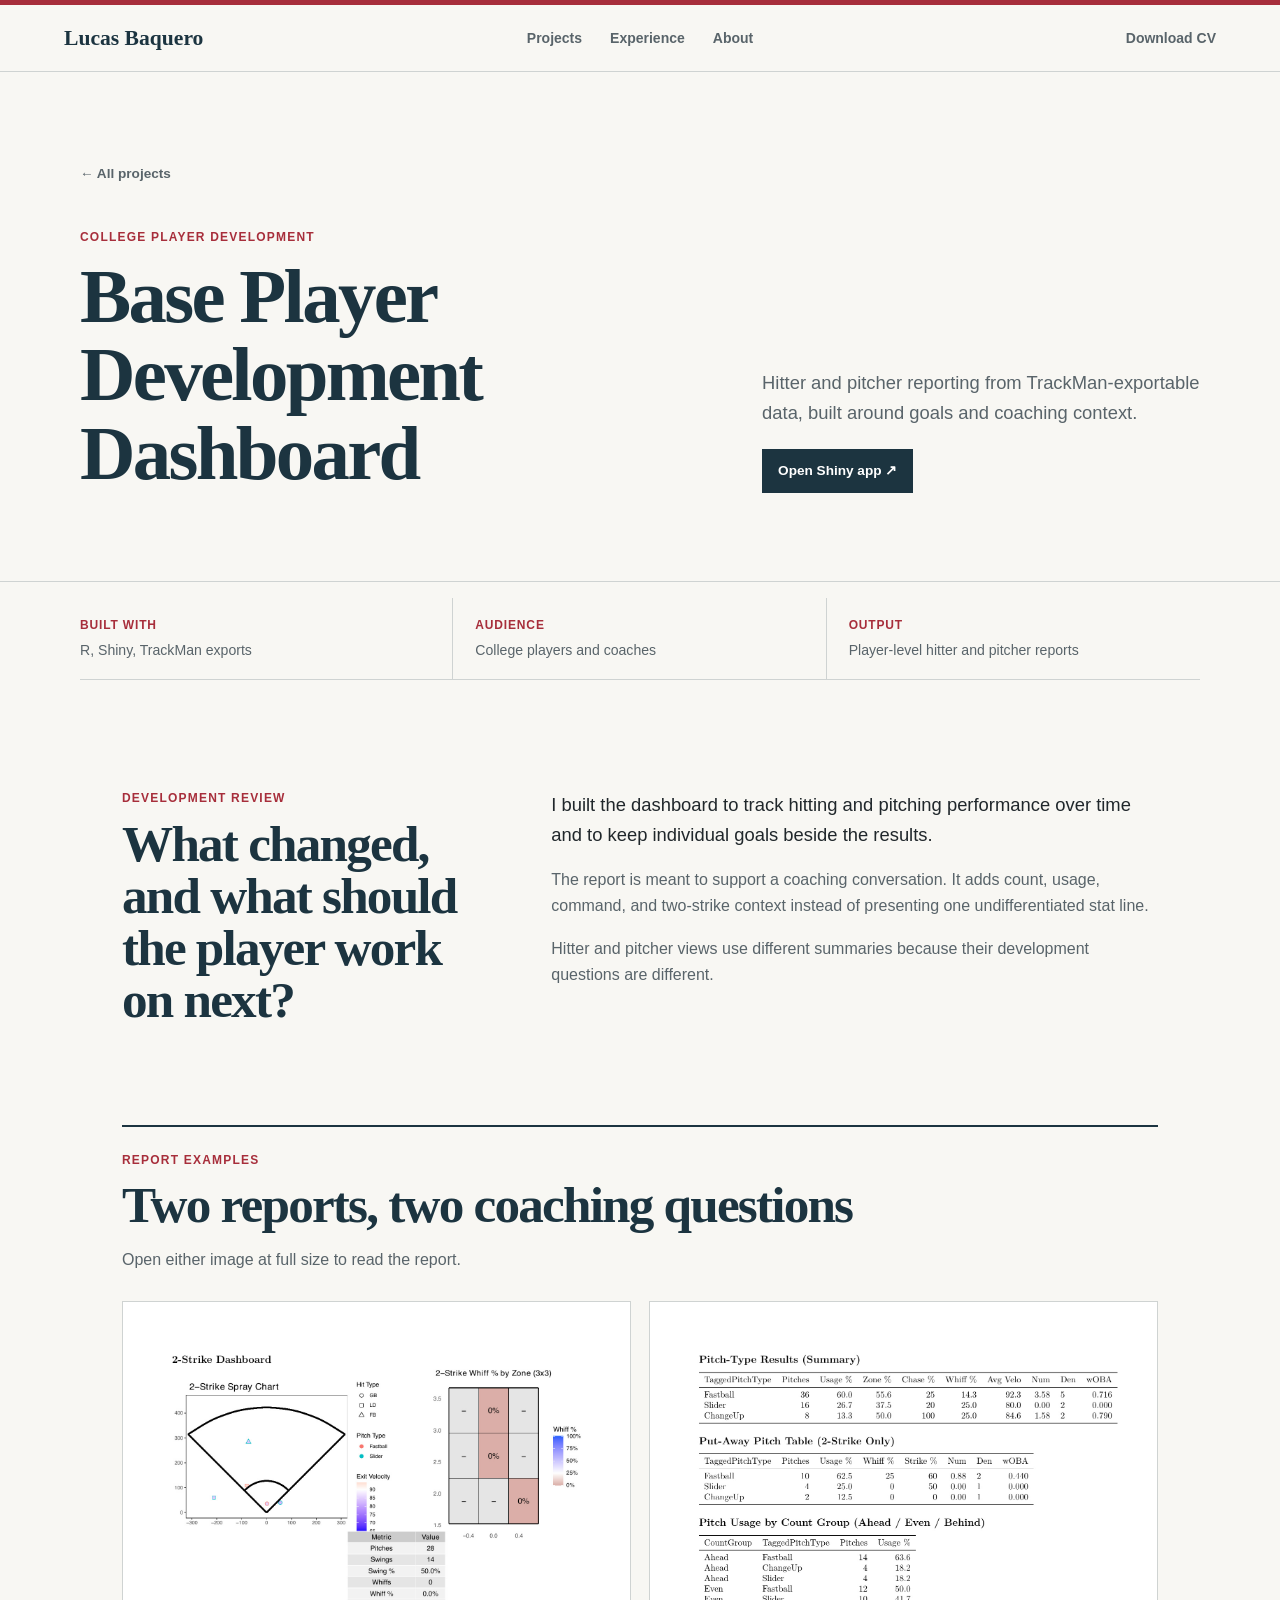
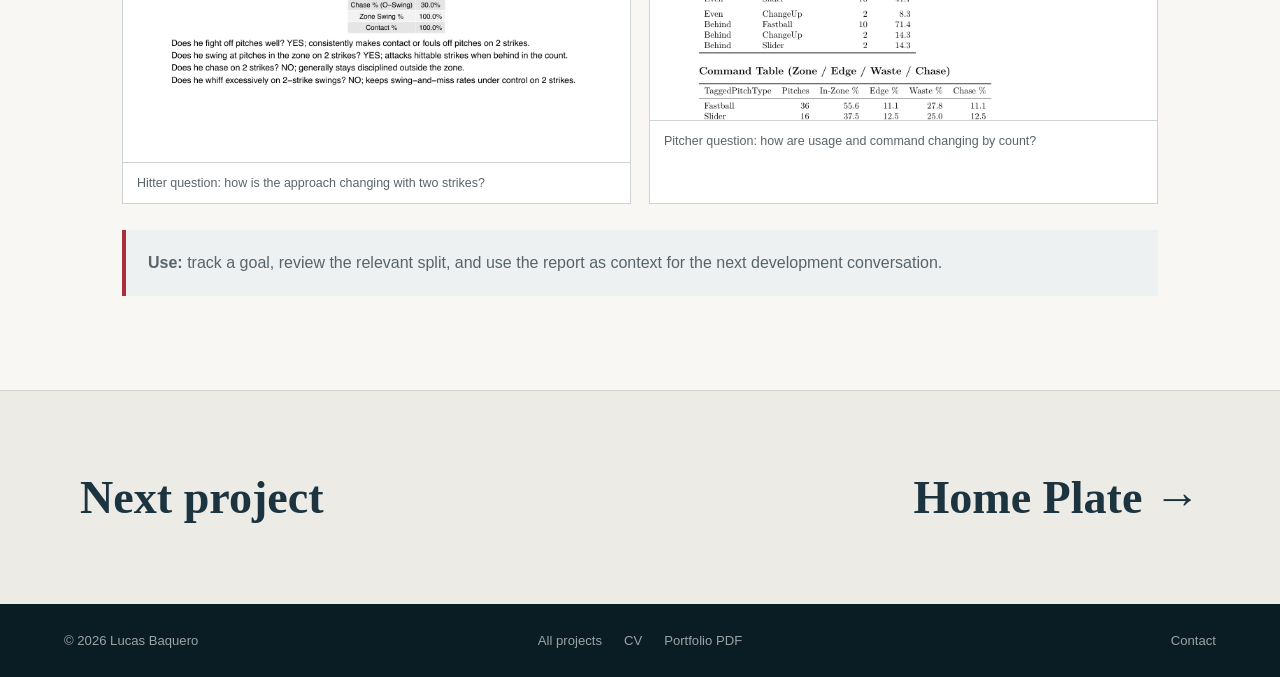
==== commit e9249906: "Feature SelfScout College, Pitch Tunnel, and Motion Lab" ====
--- a/ball-fox.html
+++ b/ball-fox.html
@@ -17,7 +17,7 @@
     <header class="site-header">
       <a class="nameplate" href="index.html">Lucas Baquero</a>
       <nav aria-label="Main navigation"><a href="index.html#work">Projects</a><a href="index.html#experience">Experience</a><a href="index.html#about">About</a></nav>
-      <a class="resume-link" href="Lucas_Baquero_Resume.pdf" download>Download résumé</a>
+      <a class="resume-link" href="LucasBaqueroCV.pdf" download>Download CV</a>
     </header>
 
     <section class="case-hero">
@@ -59,7 +59,7 @@
     </div>
 
     <section class="case-next"><a href="home-plate.html">Next project <span>Home Plate →</span></a></section>
-    <footer><p>© 2026 Lucas Baquero</p><div><a href="index.html#work">All projects</a><a href="Lucas_Baquero_Resume.pdf" download>Résumé</a></div><a href="mailto:Lucas.Baquero1@marist.edu">Contact</a></footer>
+    <footer><p>© 2026 Lucas Baquero</p><div><a href="index.html#work">All projects</a><a href="LucasBaqueroCV.pdf" download>CV</a><a href="LucasBaqueroPO.pdf" download>Portfolio PDF</a></div><a href="mailto:Lucas.Baquero1@marist.edu">Contact</a></footer>
   </main>
 </body>
 </html>
--- a/styles.css
+++ b/styles.css
@@ -174,6 +174,9 @@
   line-height: 1.45;
 }
 .featured-dark .featured-media figcaption { color: rgba(255,255,255,.65); border-color: rgba(255,255,255,.18); }
+.featured-demo .featured-media { align-content: center; }
+.featured-demo .featured-media a { display: flex; align-items: center; min-height: 430px; }
+.featured-demo .featured-media img { min-height: 0; max-height: 550px; object-fit: contain; }
 .featured-copy { padding: clamp(32px, 4vw, 54px); align-self: center; min-width: 0; }
 .featured-copy h3 { margin-top: 12px; font-size: clamp(2.55rem, 4vw, 4rem); }
 .featured-dark .featured-copy h3 { color: white; }
@@ -189,6 +192,10 @@
 .model-evidence figure { min-width: 0; margin: 0; border-left: 1px solid var(--line); }
 .model-evidence figure + figure { border-top: 1px solid var(--line); }
 .model-evidence img { width: 100%; height: auto; object-fit: contain; background: white; }
+.motion-preview { margin: 0; min-width: 0; display: grid; grid-template-rows: 1fr auto; background: #07131e; }
+.motion-preview a { display: flex; justify-content: center; align-items: center; min-height: 550px; padding: 18px; }
+.motion-preview img { max-height: 600px; width: auto; object-fit: contain; }
+.motion-preview figcaption { padding: 11px 14px; border-top: 1px solid rgba(255,255,255,.18); color: rgba(255,255,255,.7); font-size: .78rem; }
 
 .project-card {
   overflow: hidden;
@@ -302,6 +309,11 @@
 .case-gallery figure { margin: 0; overflow: hidden; background: white; border: 1px solid var(--line); }
 .case-gallery img { width: 100%; height: auto; }
 .case-gallery .wide { grid-column: 1 / -1; }
+.case-gallery a { display: block; }
+.case-gallery a:hover img,
+.case-gallery a:focus-visible img { outline: 3px solid var(--red); outline-offset: -3px; }
+.case-gallery .portrait-capture { max-width: 380px; }
+.case-gallery .portrait-capture img { max-height: 580px; object-fit: contain; background: #07131e; }
 .phone-gallery { align-items: start; grid-template-columns: repeat(3, 1fr); padding: 22px; background: #0b110f; }
 .phone-gallery figure { border-color: #28332d; background: #0b110f; }
 .phone-gallery figcaption { color: rgba(255,255,255,.68); border-color: rgba(255,255,255,.15); }
@@ -345,6 +357,8 @@
   .portrait { max-width: 360px; }
   .section-intro h2 { font-size: 2.35rem; }
   .featured-media img { min-height: 260px; }
+  .featured-demo .featured-media a { min-height: 250px; }
+  .motion-preview a { min-height: 420px; }
   .model-evidence figure { border-left: 0; border-top: 1px solid var(--line); }
   .phone-strip { min-height: 0; grid-template-columns: repeat(3, minmax(120px, 1fr)); overflow-x: auto; }
   .phone-strip img { min-width: 120px; }
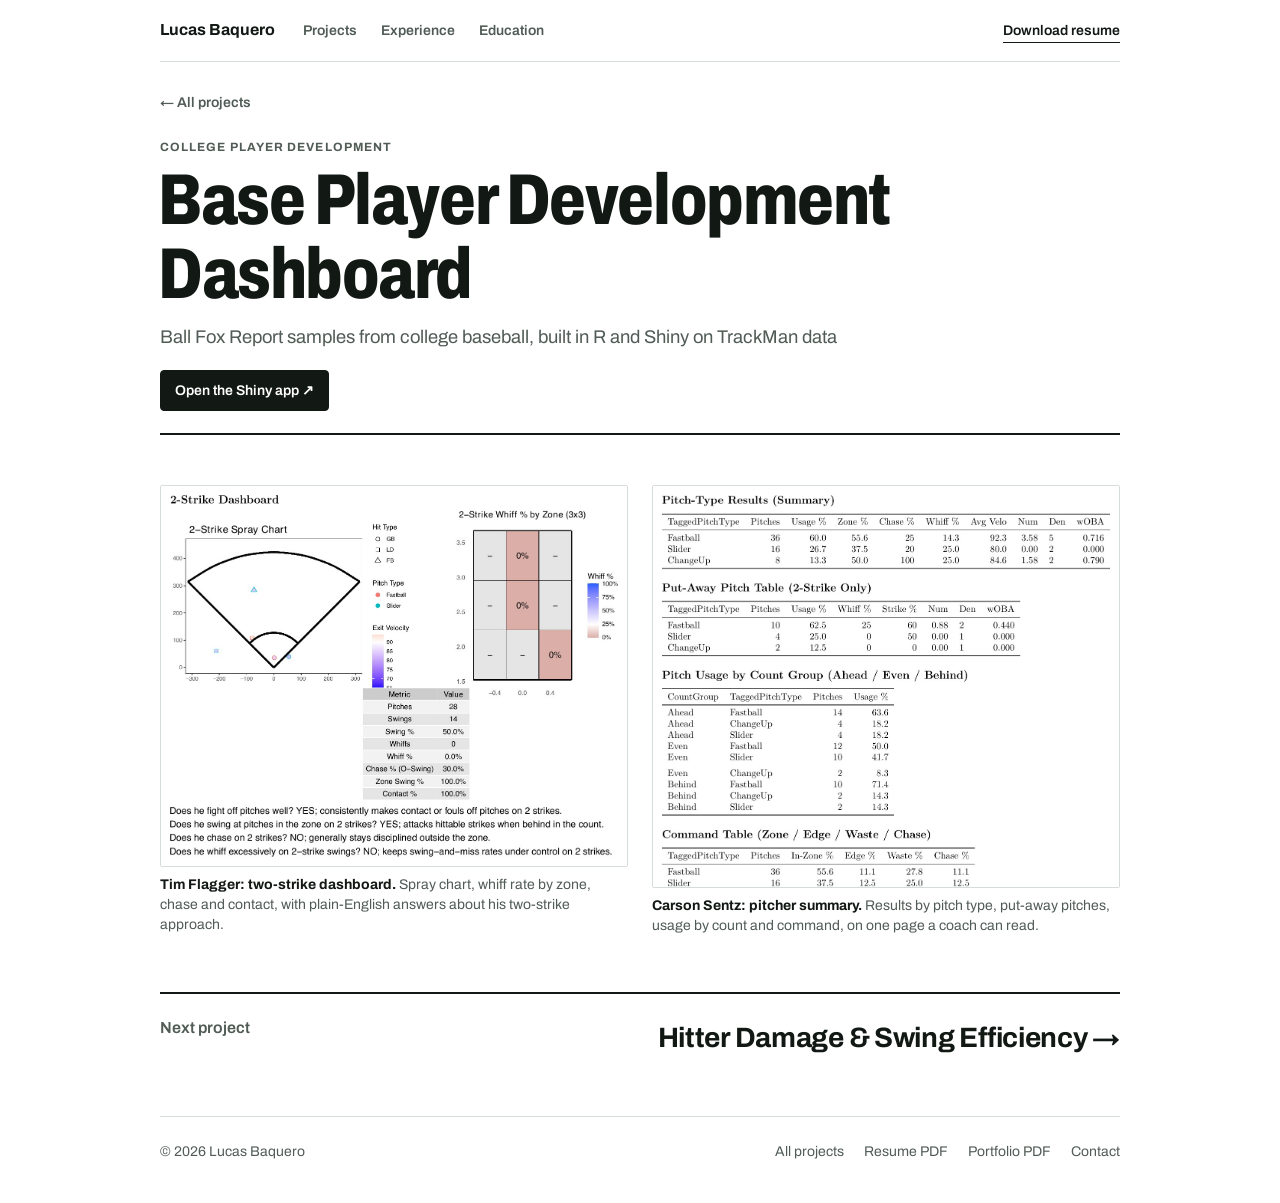
==== commit b5b28c06: "Rebuild site to match the simplified resume and portfolio Plain black-on-white design across all pag" ====
--- a/ball-fox.html
+++ b/ball-fox.html
@@ -3,63 +3,43 @@
 <head>
   <meta charset="utf-8">
   <meta name="viewport" content="width=device-width, initial-scale=1">
-  <meta name="description" content="Base Player Development Dashboard, Lucas Baquero's college baseball R Shiny reporting project.">
+  <meta name="description" content="Base Player Development Dashboard: college hitter and pitcher reports built in R and Shiny on TrackMan data.">
   <meta property="og:title" content="Base Player Development Dashboard | Lucas Baquero">
-  <meta property="og:description" content="College hitter and pitcher reports built from TrackMan-exportable data.">
+  <meta property="og:description" content="College hitter and pitcher reports built on TrackMan data.">
   <meta property="og:type" content="article">
   <meta property="og:image" content="https://lbaquero33.github.io/ballfox-hitter.jpg">
   <meta name="twitter:card" content="summary_large_image">
   <title>Base Player Development Dashboard | Lucas Baquero</title>
+  <link rel="preconnect" href="https://fonts.googleapis.com">
+  <link rel="preconnect" href="https://fonts.gstatic.com" crossorigin>
+  <link href="https://fonts.googleapis.com/css2?family=Archivo:ital,wdth,wght@0,62..125,100..900;1,62..125,100..900&display=swap" rel="stylesheet">
   <link rel="stylesheet" href="styles.css">
 </head>
-<body class="project-page-body">
+<body>
   <main>
     <header class="site-header">
       <a class="nameplate" href="index.html">Lucas Baquero</a>
-      <nav aria-label="Main navigation"><a href="index.html#work">Projects</a><a href="index.html#experience">Experience</a><a href="index.html#about">About</a></nav>
-      <a class="resume-link" href="LucasBaqueroCV.pdf" download>Download CV</a>
+      <nav aria-label="Main navigation"><a href="index.html#work">Projects</a><a href="index.html#experience">Experience</a><a href="index.html#education">Education</a></nav>
+      <a class="resume-link" href="LucasBaqueroCV.pdf" download>Download resume</a>
     </header>
 
     <section class="case-hero">
-      <div class="case-shell">
-        <a class="case-back" href="index.html#work">← All projects</a>
-        <div class="case-hero-grid">
-          <div><p class="eyebrow">College player development</p><h1>Base Player Development Dashboard</h1></div>
-          <div><p class="case-deck">Hitter and pitcher reporting from TrackMan-exportable data, built around goals and coaching context.</p><div class="case-actions"><a class="case-button primary" href="https://ltbaquero.shinyapps.io/Marist_App/" target="_blank" rel="noreferrer">Open Shiny app ↗</a></div></div>
-        </div>
+      <a class="case-back" href="index.html#work">← All projects</a>
+      <p class="eyebrow">College player development</p>
+      <h1>Base Player Development Dashboard</h1>
+      <p class="case-deck">Ball Fox Report samples from college baseball, built in R and Shiny on TrackMan data</p>
+      <div class="case-actions"><a class="case-button primary" href="https://ltbaquero.shinyapps.io/Marist_App/" target="_blank" rel="noreferrer">Open the Shiny app ↗</a></div>
+    </section>
+
+    <section class="content-section" style="border-top:0;margin-top:12px">
+      <div class="case-gallery">
+        <figure class="paper"><a href="ballfox-hitter.jpg" target="_blank" rel="noopener"><img src="ballfox-hitter-crop.jpg" alt="Two-strike dashboard with a spray chart, whiff rate by zone and a summary table"></a><figcaption><b>Tim Flagger: two-strike dashboard.</b> Spray chart, whiff rate by zone, chase and contact, with plain-English answers about his two-strike approach.</figcaption></figure>
+        <figure class="paper"><a href="ballfox-pitcher.jpg" target="_blank" rel="noopener"><img src="ballfox-pitcher-crop.jpg" alt="Pitcher summary tables for results by pitch type, put-away pitches, usage by count and command"></a><figcaption><b>Carson Sentz: pitcher summary.</b> Results by pitch type, put-away pitches, usage by count and command, on one page a coach can read.</figcaption></figure>
       </div>
     </section>
 
-    <dl class="case-facts">
-      <div><dt>Built with</dt><dd>R, Shiny, TrackMan exports</dd></div>
-      <div><dt>Audience</dt><dd>College players and coaches</dd></div>
-      <div><dt>Output</dt><dd>Player-level hitter and pitcher reports</dd></div>
-    </dl>
-
-    <div class="case-body">
-      <section class="case-intro">
-        <div><p class="eyebrow">Development review</p><h2>What changed, and what should the player work on next?</h2></div>
-        <div class="case-copy">
-          <p>I built the dashboard to track hitting and pitching performance over time and to keep individual goals beside the results.</p>
-          <p>The report is meant to support a coaching conversation. It adds count, usage, command, and two-strike context instead of presenting one undifferentiated stat line.</p>
-          <p>Hitter and pitcher views use different summaries because their development questions are different.</p>
-        </div>
-      </section>
-
-      <section class="content-section">
-        <p class="eyebrow">Report examples</p>
-        <h2>Two reports, two coaching questions</h2>
-        <p class="section-copy">Open either image at full size to read the report.</p>
-        <div class="case-gallery">
-          <figure><a href="ballfox-hitter.jpg" target="_blank"><img src="ballfox-hitter.jpg" alt="Ball Fox two-strike hitter report"></a><figcaption>Hitter question: how is the approach changing with two strikes?</figcaption></figure>
-          <figure><a href="ballfox-pitcher.jpg" target="_blank"><img src="ballfox-pitcher.jpg" alt="Ball Fox pitcher report covering usage, results, and command"></a><figcaption>Pitcher question: how are usage and command changing by count?</figcaption></figure>
-        </div>
-        <div class="project-note"><p><strong>Use:</strong> track a goal, review the relevant split, and use the report as context for the next development conversation.</p></div>
-      </section>
-    </div>
-
-    <section class="case-next"><a href="home-plate.html">Next project <span>Home Plate →</span></a></section>
-    <footer><p>© 2026 Lucas Baquero</p><div><a href="index.html#work">All projects</a><a href="LucasBaqueroCV.pdf" download>CV</a><a href="LucasBaqueroPO.pdf" download>Portfolio PDF</a></div><a href="mailto:Lucas.Baquero1@marist.edu">Contact</a></footer>
+    <section class="case-next"><a href="hitter-damage.html">Next project <span>Hitter Damage & Swing Efficiency →</span></a></section>
+    <footer><p>© 2026 Lucas Baquero</p><div><a href="index.html#work">All projects</a><a href="LucasBaqueroCV.pdf" download>Resume PDF</a><a href="LucasBaqueroPO.pdf" download>Portfolio PDF</a><a href="mailto:Lucas.Baquero1@marist.edu">Contact</a></div></footer>
   </main>
 </body>
 </html>
--- a/styles.css
+++ b/styles.css
@@ -1,385 +1,220 @@
 :root {
-  --paper: #f8f7f3;
-  --white: #ffffff;
-  --navy: #1c3440;
-  --navy-deep: #10252e;
-  --red: #a72e3b;
-  --ink: #20272b;
-  --muted: #59646a;
-  --line: #cfd3d2;
-  --soft: #ecebe6;
-  --blue: #3d83d9;
+  --ink: #121814;
+  --ink2: #515c56;
+  --line: #d6dcd7;
 }
 
 * { box-sizing: border-box; }
 html { scroll-behavior: smooth; }
 body {
   margin: 0;
-  background: var(--paper);
+  background: #fff;
   color: var(--ink);
-  font-family: Inter, ui-sans-serif, -apple-system, BlinkMacSystemFont, "Segoe UI", Arial, sans-serif;
-  font-size: 16px;
-  line-height: 1.6;
-}
+  font: 400 16px/1.55 "Archivo", ui-sans-serif, -apple-system, "Segoe UI", Arial, sans-serif;
+  -webkit-font-smoothing: antialiased;
+}
+main { max-width: 1040px; margin: 0 auto; padding: 0 clamp(20px, 5vw, 40px); }
 a { color: inherit; text-decoration: none; }
 img { display: block; max-width: 100%; }
 button { font: inherit; }
-::selection { background: #e4c0c5; color: var(--navy-deep); }
-
+figure { margin: 0; }
+h1, h2, h3, h4, p, dl, dd, ul { margin: 0; }
+ul { padding: 0; list-style: none; }
+::selection { background: var(--ink); color: #fff; }
+
+/* Header and footer */
 .site-header {
-  min-height: 72px;
-  padding: 0 clamp(22px, 5vw, 72px);
+  padding: 18px 0;
+  display: flex;
+  flex-wrap: wrap;
+  align-items: baseline;
+  justify-content: space-between;
+  gap: 8px 28px;
+  border-bottom: 1px solid var(--line);
+  font-size: .875rem;
+  font-weight: 600;
+}
+.nameplate { font-weight: 700; font-size: 1rem; }
+.site-header nav { display: flex; gap: 24px; margin-right: auto; }
+.site-header nav a,
+.resume-link { color: var(--ink2); }
+.site-header nav a:hover,
+.site-header nav a:focus-visible { color: var(--ink); }
+.resume-link { color: var(--ink); border-bottom: 1px solid currentColor; }
+footer {
+  margin-top: 56px;
+  padding: 24px 0 40px;
+  display: flex;
+  flex-wrap: wrap;
+  justify-content: space-between;
+  gap: 10px 24px;
+  border-top: 1px solid var(--line);
+  color: var(--ink2);
+  font-size: .875rem;
+}
+footer div { display: flex; flex-wrap: wrap; gap: 20px; }
+footer a:hover,
+footer a:focus-visible { color: var(--ink); }
+
+/* Shared type */
+.eyebrow,
+.project-type,
+.label {
+  color: var(--ink2);
+  font-size: .75rem;
+  font-weight: 700;
+  letter-spacing: .09em;
+  line-height: 1.4;
+  text-transform: uppercase;
+}
+.quiet { color: var(--ink2); }
+.text-link { font-weight: 600; border-bottom: 1px solid currentColor; }
+.text-link:hover,
+.text-link:focus-visible { border-bottom-color: transparent; }
+figure img { width: 100%; border-radius: 4px; }
+figure.paper img,
+.evidence-figure img { border: 1px solid var(--line); border-radius: 2px; }
+figcaption { margin-top: 8px; color: var(--ink2); font-size: .875rem; line-height: 1.45; }
+figcaption b { color: var(--ink); font-weight: 700; }
+
+/* Home: masthead */
+.mast {
+  padding: clamp(36px, 6vw, 64px) 0 26px;
   display: grid;
-  grid-template-columns: 1fr auto 1fr;
+  grid-template-columns: 1fr clamp(96px, 14vw, 148px);
   align-items: center;
   gap: 24px;
-  background: rgba(248, 247, 243, .97);
-  border-top: 5px solid var(--red);
+  border-bottom: 2px solid var(--ink);
+}
+.mast h1 {
+  margin-left: -3px;
+  font-size: clamp(3rem, 9.5vw, 5.75rem);
+  font-weight: 800;
+  font-stretch: 80%;
+  letter-spacing: -.02em;
+  line-height: 1;
+}
+.mast .line { margin-top: 12px; font-size: clamp(1.05rem, 2vw, 1.3rem); }
+.contact { margin-top: 8px; display: flex; flex-wrap: wrap; gap: 4px 18px; color: var(--ink2); font-variant-numeric: tabular-nums; }
+.contact a:hover { color: var(--ink); }
+.photo { width: 100%; aspect-ratio: 1; border-radius: 50%; object-fit: cover; object-position: 50% 14%; }
+.home-section { padding-top: 40px; }
+.home-section > .label { margin-bottom: 6px; }
+
+/* Home: projects */
+.feat {
+  padding: 20px 0;
+  display: grid;
+  grid-template-columns: minmax(180px, 320px) 1fr auto;
+  align-items: center;
+  gap: 16px 28px;
   border-bottom: 1px solid var(--line);
 }
-.nameplate {
-  color: var(--navy);
-  font-family: Georgia, "Times New Roman", serif;
-  font-size: 1.35rem;
-  font-weight: 700;
-}
-.site-header nav { display: flex; gap: 28px; }
-.site-header nav a,
-.resume-link { color: var(--muted); font-size: .875rem; font-weight: 700; }
-.site-header nav a:hover,
-.site-header nav a:focus-visible,
-.resume-link:hover,
-.resume-link:focus-visible { color: var(--red); }
-.resume-link { justify-self: end; }
-
-.eyebrow,
-.project-type {
-  margin: 0;
-  color: var(--red);
-  font-size: .75rem;
+.feat img { width: 100%; aspect-ratio: 16 / 10; object-fit: cover; object-position: 0 0; border-radius: 4px; }
+.feat h3 { font-size: clamp(1.4rem, 2.6vw, 1.75rem); font-weight: 700; letter-spacing: -.01em; line-height: 1.15; }
+.feat p { margin-top: 6px; max-width: 460px; }
+.go { font-size: .875rem; font-weight: 600; white-space: nowrap; }
+a.feat:hover h3,
+.others a:hover h4 { text-decoration: underline; text-underline-offset: 3px; }
+.others { display: grid; grid-template-columns: 1fr 1fr; column-gap: 40px; }
+.others > * { padding: 14px 0; display: flex; align-items: baseline; justify-content: space-between; gap: 16px; border-bottom: 1px solid var(--line); }
+.others h4 { font-size: 1.05rem; font-weight: 700; }
+.others p { color: var(--ink2); font-size: .9rem; }
+
+/* Home: experience and education */
+.job { padding: 16px 0; display: grid; grid-template-columns: 48px 1fr auto; column-gap: 4px; border-bottom: 1px solid var(--line); }
+.job > img { width: 32px; height: 32px; margin-top: 2px; object-fit: contain; }
+.job h3 { font-size: 1.15rem; font-weight: 700; line-height: 1.25; }
+.role, .where, .more { color: var(--ink2); }
+.when { font-weight: 500; font-variant-numeric: tabular-nums; white-space: nowrap; }
+.when, .where { text-align: right; font-size: .9rem; }
+.job ul, .job .more { grid-column: 2 / 4; margin-top: 6px; max-width: 760px; }
+.job li { position: relative; padding-left: 14px; }
+.job li::before { content: ""; position: absolute; left: 1px; top: .68em; width: 4px; height: 4px; border-radius: 50%; background: var(--ink2); }
+
+/* Project pages */
+.case-hero { padding: 28px 0 22px; border-bottom: 2px solid var(--ink); }
+.case-back { display: inline-block; margin-bottom: 26px; color: var(--ink2); font-size: .875rem; font-weight: 600; }
+.case-back:hover,
+.case-back:focus-visible { color: var(--ink); }
+.case-hero h1 {
+  margin: 8px 0 0 -2px;
+  font-size: clamp(2.5rem, 7.5vw, 4.5rem);
   font-weight: 800;
-  letter-spacing: .1em;
-  line-height: 1.45;
-  text-transform: uppercase;
-}
-.hero {
-  max-width: 1240px;
-  margin: 0 auto;
-  padding: clamp(66px, 8vw, 106px) clamp(24px, 5vw, 64px) clamp(62px, 7vw, 90px);
-  display: grid;
-  grid-template-columns: minmax(0, 1.35fr) minmax(235px, .65fr);
-  gap: clamp(46px, 8vw, 110px);
-  align-items: center;
-}
-.hero h1,
-.section-intro h2,
-.section-heading h2,
-.featured-copy h3,
-.project-card h3,
-.case-hero h1,
-.content-section h2,
-.case-intro h2 {
-  margin: 0;
-  color: var(--navy);
-  font-family: Georgia, "Times New Roman", serif;
-  font-weight: 700;
-  letter-spacing: -.035em;
+  font-stretch: 80%;
+  letter-spacing: -.02em;
   line-height: 1.02;
 }
-.hero h1 {
-  max-width: 790px;
-  margin-top: 18px;
-  font-size: clamp(3rem, 6vw, 4.9rem);
-}
-.hero-lede {
-  max-width: 700px;
-  margin: 26px 0 0;
-  color: var(--muted);
-  font-size: clamp(1.05rem, 1.4vw, 1.25rem);
-}
-.hero-links,
-.project-links { display: flex; flex-wrap: wrap; gap: 16px 26px; margin-top: 30px; }
-.text-link {
-  display: inline-block;
-  padding-bottom: 2px;
-  border-bottom: 1px solid currentColor;
-  color: var(--red);
-  font-size: .9rem;
-  font-weight: 750;
-}
-.quiet-link { color: var(--navy); }
-.light-link { color: #ff9aa4; }
-.text-link:hover,
-.text-link:focus-visible { border-bottom-color: transparent; }
-.portrait { margin: 0; }
-.portrait-frame {
-  position: relative;
-  aspect-ratio: 4 / 5;
-  overflow: hidden;
-  background: var(--soft);
-  border: 1px solid var(--line);
-  box-shadow: 14px 14px 0 var(--soft);
-}
-.portrait-frame::before {
-  content: "";
-  position: absolute;
-  z-index: 1;
-  inset: 0 auto 0 0;
-  width: 5px;
-  background: var(--red);
-}
-.portrait-frame img { width: 100%; height: 100%; object-fit: cover; object-position: center 28%; }
-.portrait figcaption {
-  margin-top: 16px;
-  display: flex;
-  justify-content: space-between;
-  gap: 14px;
-  color: var(--muted);
-  font-size: .75rem;
-}
-
-.work-section { padding: clamp(70px, 8vw, 104px) clamp(22px, 5vw, 72px); background: var(--soft); border-top: 1px solid var(--line); }
-.section-intro,
-.section-heading,
-.featured-project,
-.project-grid,
-.project-card-wide,
-.experience-list,
-.about-section { max-width: 1180px; margin-inline: auto; }
-.section-intro { margin-bottom: 42px; }
-.section-intro h2 { max-width: 820px; margin-top: 13px; font-size: clamp(2.35rem, 4.4vw, 3.8rem); }
-.section-intro > p:last-child { max-width: 720px; margin: 20px 0 0; color: var(--muted); }
-
-.featured-project {
-  margin-top: 24px;
-  display: grid;
-  grid-template-columns: minmax(0, 1.2fr) minmax(320px, .8fr);
-  overflow: hidden;
-  background: var(--white);
-  border: 1px solid var(--line);
-}
-.featured-dark { background: var(--navy-deep); color: white; border-color: var(--navy-deep); }
-.featured-media { margin: 0; min-width: 0; display: grid; grid-template-rows: 1fr auto; background: #091a22; }
-.featured-media img { width: 100%; height: 100%; min-height: 450px; object-fit: cover; }
-.featured-media figcaption,
-.model-evidence figcaption,
-.card-media figcaption,
-.motion-figure figcaption,
-.evidence-figure figcaption,
-.case-gallery figcaption {
-  padding: 11px 14px;
-  border-top: 1px solid var(--line);
-  color: var(--muted);
-  font-size: .78rem;
-  line-height: 1.45;
-}
-.featured-dark .featured-media figcaption { color: rgba(255,255,255,.65); border-color: rgba(255,255,255,.18); }
-.featured-demo .featured-media { align-content: center; }
-.featured-demo .featured-media a { display: flex; align-items: center; min-height: 430px; }
-.featured-demo .featured-media img { min-height: 0; max-height: 550px; object-fit: contain; }
-.featured-copy { padding: clamp(32px, 4vw, 54px); align-self: center; min-width: 0; }
-.featured-copy h3 { margin-top: 12px; font-size: clamp(2.55rem, 4vw, 4rem); }
-.featured-dark .featured-copy h3 { color: white; }
-.featured-copy > p:not(.project-type) { margin: 18px 0 0; color: var(--muted); }
-.featured-dark .featured-copy > p:not(.project-type) { color: rgba(255,255,255,.76); }
-.project-status { font-size: .9rem; }
-.featured-copy > .text-link { margin-top: 25px; }
-.project-heading-line { display: flex; gap: 14px; align-items: center; }
-.project-heading-line img { width: 48px; height: 48px; object-fit: contain; }
-
-.model-feature { grid-template-columns: minmax(320px, .8fr) minmax(0, 1.2fr); }
-.model-evidence { min-width: 0; display: grid; grid-template-columns: 1fr; align-content: center; background: #f2f5f8; }
-.model-evidence figure { min-width: 0; margin: 0; border-left: 1px solid var(--line); }
-.model-evidence figure + figure { border-top: 1px solid var(--line); }
-.model-evidence img { width: 100%; height: auto; object-fit: contain; background: white; }
-.motion-preview { margin: 0; min-width: 0; display: grid; grid-template-rows: 1fr auto; background: #07131e; }
-.motion-preview a { display: flex; justify-content: center; align-items: center; min-height: 550px; padding: 18px; }
-.motion-preview img { max-height: 600px; width: auto; object-fit: contain; }
-.motion-preview figcaption { padding: 11px 14px; border-top: 1px solid rgba(255,255,255,.18); color: rgba(255,255,255,.7); font-size: .78rem; }
-
-.project-card {
-  overflow: hidden;
-  background: var(--white);
-  border: 1px solid var(--line);
-}
-.project-card-wide {
-  margin-top: 24px;
-  display: grid;
-  grid-template-columns: minmax(300px, .72fr) minmax(0, 1.28fr);
-}
-.card-copy { padding: clamp(28px, 3.7vw, 46px); }
-.project-card h3 { margin-top: 11px; font-size: clamp(2rem, 3.2vw, 3.1rem); }
-.card-copy > p:not(.project-type) { margin: 17px 0 0; color: var(--muted); }
-.card-copy > .text-link { margin-top: 23px; }
-.motion-figure { margin: 0; background: #07131e; }
-.motion-figure img { width: 100%; height: 100%; max-height: 640px; object-fit: contain; }
-.motion-figure figcaption { display: flex; align-items: center; justify-content: space-between; gap: 18px; color: rgba(255,255,255,.68); border-color: rgba(255,255,255,.18); }
-.motion-figure button {
-  flex: 0 0 auto;
-  padding: 7px 11px;
-  border: 1px solid rgba(255,255,255,.38);
-  border-radius: 2px;
-  background: transparent;
-  color: white;
-  cursor: pointer;
-  font-size: .78rem;
-  font-weight: 700;
-}
+.case-deck { margin-top: 12px; max-width: 700px; color: var(--ink2); font-size: 1.15rem; }
+.case-actions { margin-top: 18px; display: flex; flex-wrap: wrap; gap: 12px; }
+.case-button { padding: 9px 14px; border: 1px solid var(--ink); border-radius: 4px; font-size: .875rem; font-weight: 600; }
+.case-button.primary,
+.case-button:hover,
+.case-button:focus-visible { background: var(--ink); color: #fff; }
+.case-facts { display: grid; grid-template-columns: repeat(3, 1fr); gap: 0 28px; border-bottom: 1px solid var(--line); }
+.case-facts div { padding: 16px 0; }
+.case-facts dt { color: var(--ink2); font-size: .75rem; font-weight: 700; letter-spacing: .09em; text-transform: uppercase; }
+.case-facts dd { margin-top: 3px; font-size: .95rem; }
+.lead { margin-top: 28px; max-width: 760px; font-size: clamp(1.1rem, 2vw, 1.3rem); line-height: 1.5; }
+.case-intro { margin-top: 36px; display: grid; grid-template-columns: .8fr 1.2fr; gap: 16px 48px; }
+.case-intro h2,
+.content-section h2 { margin-top: 6px; font-size: clamp(1.5rem, 3vw, 1.9rem); font-weight: 700; letter-spacing: -.01em; line-height: 1.2; }
+.case-copy p + p { margin-top: 12px; }
+.case-copy p:not(:first-child) { color: var(--ink2); }
+.content-section { margin-top: 48px; padding-top: 20px; border-top: 1px solid var(--line); }
+.content-section > figure,
+.content-section > .case-gallery,
+.content-section > .evidence-grid,
+.content-section > .dark-stage,
+.content-section > .cols { margin-top: 18px; }
+.section-copy { margin-top: 10px; max-width: 720px; color: var(--ink2); }
+.cols { display: grid; grid-template-columns: 1fr 1fr; gap: 14px 40px; }
+.cols.side { grid-template-columns: 1fr minmax(200px, 280px); align-items: end; }
+.cols.side.top { align-items: start; }
+.stat { font-size: clamp(3rem, 7vw, 4.5rem); font-weight: 800; font-stretch: 80%; letter-spacing: -.02em; line-height: 1; }
+.case-gallery,
+.evidence-grid { display: grid; grid-template-columns: 1fr 1fr; gap: 24px; align-items: start; }
+.evidence-grid.three,
+.phone-gallery { grid-template-columns: repeat(3, 1fr); }
+.case-gallery .wide { grid-column: 1 / -1; }
+.case-gallery .portrait-capture { max-width: 360px; }
+.motion-figure figcaption { display: flex; align-items: center; justify-content: space-between; gap: 16px; }
+.motion-figure button { flex: 0 0 auto; padding: 6px 11px; border: 1px solid var(--ink); border-radius: 4px; background: #fff; color: var(--ink); cursor: pointer; font-size: .8rem; font-weight: 600; }
 .motion-figure button:hover,
-.motion-figure button:focus-visible { background: white; color: var(--navy-deep); }
-
-.project-grid { margin-top: 24px; display: grid; grid-template-columns: 1fr 1fr; gap: 24px; }
-.project-grid .project-card { display: flex; min-width: 0; flex-direction: column; }
-.card-media { margin: auto 0 0; background: white; border-top: 1px solid var(--line); }
-.card-media img { width: 100%; height: 330px; object-fit: contain; padding: 18px; }
-.homeplate-card { grid-column: 1 / -1; display: grid !important; grid-template-columns: .75fr 1.25fr; }
-.phone-strip { min-width: 0; padding: 22px; display: grid; grid-template-columns: repeat(3, 1fr); gap: 14px; align-items: end; background: #0b110f; }
-.phone-strip img { width: 100%; max-height: 520px; object-fit: contain; }
-.text-card { background: var(--navy); color: white; }
-.text-card h3 { color: white; }
-.text-card .card-copy > p:not(.project-type) { color: rgba(255,255,255,.76); }
-.text-card .text-link { color: #ff9aa4; }
-
-.experience-section { padding: clamp(70px, 8vw, 100px) clamp(22px, 5vw, 72px); background: var(--navy-deep); color: white; }
-.section-heading { margin-bottom: 30px; }
-.section-heading h2 { margin-top: 7px; font-size: clamp(2.3rem, 4vw, 3.8rem); }
-.experience-section .section-heading h2 { color: white; }
-.experience-list { border-top: 1px solid rgba(255,255,255,.26); }
-.experience-list article { padding: 24px 0; display: grid; grid-template-columns: 245px 1fr; gap: 38px; border-bottom: 1px solid rgba(255,255,255,.16); }
-.experience-when { margin: 4px 0 0; color: rgba(255,255,255,.58); font-size: .78rem; font-weight: 700; text-transform: uppercase; letter-spacing: .05em; }
-.experience-list h3 { margin: 0; font-family: Georgia, "Times New Roman", serif; font-size: 1.35rem; }
-.experience-list article div > p { max-width: 720px; margin: 7px 0 0; color: rgba(255,255,255,.68); font-size: .9rem; }
-.experience-list .organization { color: #ed7b86; font-weight: 700; }
-
-.about-section { padding: clamp(70px, 8vw, 100px) clamp(22px, 5vw, 72px); display: grid; grid-template-columns: .55fr 1.45fr; gap: clamp(40px, 8vw, 100px); }
-.about-copy > p { max-width: 760px; margin: 0; color: var(--muted); font-size: 1.1rem; }
-.about-copy dl { margin: 30px 0 0; }
-.about-copy dl div { padding: 14px 0; display: grid; grid-template-columns: 150px 1fr; gap: 24px; border-top: 1px solid var(--line); }
-.about-copy dt { color: var(--red); font-size: .78rem; font-weight: 800; text-transform: uppercase; letter-spacing: .06em; }
-.about-copy dd { margin: 0; color: var(--muted); font-size: .9rem; }
-.contact-section { padding: clamp(60px, 8vw, 92px) clamp(22px, 7vw, 100px); background: var(--red); color: white; }
-.contact-section .eyebrow { color: rgba(255,255,255,.7); }
-.contact-section > a { max-width: 1180px; margin: 13px auto 0; display: flex; justify-content: space-between; gap: 20px; font-family: Georgia, "Times New Roman", serif; font-size: clamp(1.8rem, 4.5vw, 4rem); line-height: 1.1; overflow-wrap: anywhere; }
-.contact-section > p:last-child { max-width: 1180px; margin: 20px auto 0; }
-footer { padding: 26px clamp(22px, 5vw, 72px); display: grid; grid-template-columns: 1fr auto 1fr; align-items: center; gap: 24px; background: #0a1c24; color: rgba(255,255,255,.6); font-size: .82rem; }
-footer p { margin: 0; }
-footer div { display: flex; gap: 22px; }
-footer > a { justify-self: end; }
-footer a:hover,
-footer a:focus-visible { color: white; }
-
-/* Project pages */
-.project-page-body { background: var(--paper); }
-.case-hero { padding: clamp(54px, 7vw, 88px) clamp(22px, 6vw, 82px); border-bottom: 1px solid var(--line); }
-.case-shell,
-.case-body,
-.case-facts { max-width: 1120px; margin-inline: auto; }
-.case-back { display: inline-block; margin-bottom: 44px; color: var(--muted); font-size: .85rem; font-weight: 700; }
-.case-back:hover,
-.case-back:focus-visible { color: var(--red); }
-.case-hero-grid { display: grid; grid-template-columns: minmax(0, 1.15fr) minmax(320px, .85fr); gap: clamp(40px, 7vw, 90px); align-items: end; }
-.case-hero h1 { margin-top: 12px; font-size: clamp(3rem, 6vw, 5rem); overflow-wrap: normal; word-break: normal; }
-.case-hero h1.case-title-compact { font-size: clamp(3rem, 6vw, 4.8rem); white-space: nowrap; }
-.case-deck { margin: 0; color: var(--muted); font-size: 1.15rem; }
-.case-actions { margin-top: 22px; display: flex; flex-wrap: wrap; gap: 12px; }
-.case-button { min-height: 44px; padding: 10px 15px; display: inline-flex; align-items: center; border: 1px solid var(--navy); color: var(--navy); font-size: .85rem; font-weight: 800; }
-.case-button.primary { background: var(--navy); color: white; }
-.case-button:hover,
-.case-button:focus-visible { background: var(--red); border-color: var(--red); color: white; }
-.case-facts { display: grid; grid-template-columns: repeat(3, 1fr); border-bottom: 1px solid var(--line); }
-.case-facts div { padding: 18px 22px; border-right: 1px solid var(--line); }
-.case-facts div:first-child { padding-left: 0; }
-.case-facts div:last-child { border-right: 0; }
-.case-facts dt { color: var(--red); font-size: .75rem; font-weight: 800; text-transform: uppercase; letter-spacing: .07em; }
-.case-facts dd { margin: 5px 0 0; color: var(--muted); font-size: .88rem; line-height: 1.5; }
-.case-body { padding: clamp(60px, 8vw, 94px) clamp(22px, 4vw, 42px); }
-.case-intro { display: grid; grid-template-columns: .72fr 1.28fr; gap: clamp(38px, 7vw, 88px); }
-.case-intro h2,
-.content-section h2 { margin-top: 10px; font-size: clamp(2.2rem, 4vw, 3.5rem); }
-.case-copy p { margin: 0 0 18px; color: var(--muted); }
-.case-copy p:first-child { color: var(--ink); font-size: 1.15rem; }
-.content-section { margin-top: clamp(64px, 8vw, 98px); padding-top: 25px; border-top: 2px solid var(--navy); }
-.section-copy { max-width: 760px; margin: 16px 0 28px; color: var(--muted); }
-.evidence-figure { margin: 0; overflow: hidden; background: white; border: 1px solid var(--line); }
-.evidence-figure img { width: 100%; height: auto; }
-.evidence-figure.contain img { max-height: 760px; object-fit: contain; padding: clamp(12px, 2vw, 28px); }
-.evidence-grid { display: grid; grid-template-columns: 1fr 1fr; gap: 18px; }
-.evidence-grid.three { grid-template-columns: repeat(3, 1fr); }
-.case-gallery { display: grid; grid-template-columns: 1fr 1fr; gap: 18px; }
-.case-gallery figure { margin: 0; overflow: hidden; background: white; border: 1px solid var(--line); }
-.case-gallery img { width: 100%; height: auto; }
-.case-gallery .wide { grid-column: 1 / -1; }
-.case-gallery a { display: block; }
-.case-gallery a:hover img,
-.case-gallery a:focus-visible img { outline: 3px solid var(--red); outline-offset: -3px; }
-.case-gallery .portrait-capture { max-width: 380px; }
-.case-gallery .portrait-capture img { max-height: 580px; object-fit: contain; background: #07131e; }
-.phone-gallery { align-items: start; grid-template-columns: repeat(3, 1fr); padding: 22px; background: #0b110f; }
-.phone-gallery figure { border-color: #28332d; background: #0b110f; }
-.phone-gallery figcaption { color: rgba(255,255,255,.68); border-color: rgba(255,255,255,.15); }
-.project-note { margin-top: 26px; padding: 20px 22px; background: #eef1f1; border-left: 4px solid var(--red); }
-.project-note p { margin: 0; color: var(--muted); }
-.project-note p + p { margin-top: 10px; }
-.detail-list { margin: 22px 0 0; padding: 0; list-style: none; border-top: 1px solid var(--line); }
-.detail-list li { padding: 16px 0; display: grid; grid-template-columns: 180px 1fr; gap: 24px; border-bottom: 1px solid var(--line); }
-.detail-list strong { color: var(--navy); }
-.detail-list span { color: var(--muted); }
-.case-next { padding: clamp(44px, 6vw, 70px) clamp(22px, 6vw, 82px); background: var(--soft); border-top: 1px solid var(--line); }
-.case-next a { max-width: 1120px; margin: 0 auto; display: flex; justify-content: space-between; gap: 24px; color: var(--navy); font-family: Georgia, "Times New Roman", serif; font-size: clamp(1.7rem, 3.6vw, 3.2rem); font-weight: 700; }
-.case-next a:hover,
-.case-next a:focus-visible { color: var(--red); }
-.dark-stage { padding: 22px; background: #07131e; }
-.dark-stage .motion-figure { max-width: 100%; }
-
-@media (max-width: 940px) {
-  .hero { grid-template-columns: minmax(0, 1fr) minmax(220px, .45fr); gap: 40px; }
-  .featured-project,
-  .model-feature,
-  .project-card-wide,
-  .homeplate-card,
-  .case-hero-grid,
+.motion-figure button:focus-visible { background: var(--ink); color: #fff; }
+.project-note { margin-top: 24px; padding-left: 16px; border-left: 2px solid var(--ink); color: var(--ink2); }
+.project-note p + p { margin-top: 8px; }
+.project-heading-line { display: flex; align-items: center; gap: 12px; }
+.project-heading-line img { width: 40px; height: 40px; object-fit: contain; }
+.detail-list { margin-top: 18px; border-top: 1px solid var(--line); }
+.detail-list li { padding: 13px 0; display: grid; grid-template-columns: 180px 1fr; gap: 24px; border-bottom: 1px solid var(--line); }
+.detail-list span { color: var(--ink2); }
+.case-next { margin-top: 56px; padding-top: 22px; border-top: 2px solid var(--ink); }
+.case-next a { display: flex; flex-wrap: wrap; justify-content: space-between; gap: 6px 24px; color: var(--ink2); font-weight: 600; }
+.case-next a span { color: var(--ink); font-size: clamp(1.3rem, 3vw, 1.75rem); font-weight: 700; letter-spacing: -.01em; }
+.case-next a:hover span { text-decoration: underline; text-underline-offset: 4px; }
+
+@media (max-width: 720px) {
+  .feat { grid-template-columns: 1fr; }
+  .feat img { max-width: 100%; }
+  .others,
+  .cols,
+  .cols.side,
   .case-intro,
-  .about-section { grid-template-columns: 1fr; }
-  .model-evidence { order: -1; }
-  .homeplate-card { grid-column: auto; }
-  .project-grid { grid-template-columns: 1fr; }
-  .case-hero-grid { align-items: start; }
-  .phone-strip { min-height: 480px; }
-}
-
-@media (max-width: 700px) {
-  .site-header { grid-template-columns: 1fr auto; padding-top: 10px; padding-bottom: 10px; }
-  .site-header nav { grid-column: 1 / -1; grid-row: 2; justify-content: space-between; gap: 12px; border-top: 1px solid var(--line); padding-top: 9px; }
-  .site-header nav a,
-  .resume-link { font-size: .78rem; }
-  .hero { grid-template-columns: 1fr; padding-top: 52px; }
-  .hero h1 { font-size: clamp(2.7rem, 13vw, 4rem); }
-  .portrait { max-width: 360px; }
-  .section-intro h2 { font-size: 2.35rem; }
-  .featured-media img { min-height: 260px; }
-  .featured-demo .featured-media a { min-height: 250px; }
-  .motion-preview a { min-height: 420px; }
-  .model-evidence figure { border-left: 0; border-top: 1px solid var(--line); }
-  .phone-strip { min-height: 0; grid-template-columns: repeat(3, minmax(120px, 1fr)); overflow-x: auto; }
-  .phone-strip img { min-width: 120px; }
-  .experience-list article { grid-template-columns: 1fr; gap: 8px; }
-  .about-copy dl div { grid-template-columns: 1fr; gap: 4px; }
-  .contact-section > a { display: block; }
-  footer { grid-template-columns: 1fr; }
-  footer > a { justify-self: start; }
-  .case-hero h1,
-  .case-hero h1.case-title-compact { font-size: clamp(2.55rem, 12vw, 3.7rem); white-space: normal; }
   .case-facts,
+  .case-gallery,
   .evidence-grid,
-  .evidence-grid.three,
-  .case-gallery,
-  .phone-gallery { grid-template-columns: 1fr; }
-  .case-facts div { padding-left: 0; border-right: 0; border-bottom: 1px solid var(--line); }
+  .evidence-grid.three { grid-template-columns: 1fr; }
+  .case-facts div + div { border-top: 1px solid var(--line); }
   .case-gallery .wide { grid-column: auto; }
-  .detail-list li { grid-template-columns: 1fr; gap: 5px; }
+  .job { grid-template-columns: 44px 1fr; }
+  .job > div:nth-child(3) { grid-column: 2; margin-top: 2px; }
+  .job > div:nth-child(3) p { display: inline; text-align: left; }
+  .job > div:nth-child(3) .where::before { content: " · "; }
+  .job ul, .job .more { grid-column: 2; }
+  .detail-list li { grid-template-columns: 1fr; gap: 2px; }
+  .phone-gallery { grid-template-columns: repeat(3, minmax(150px, 1fr)); overflow-x: auto; }
   .motion-figure figcaption { align-items: flex-start; flex-direction: column; }
-  .case-next a { display: block; }
-  .case-next a span { display: block; margin-top: 8px; }
 }
 
 @media (prefers-reduced-motion: reduce) {
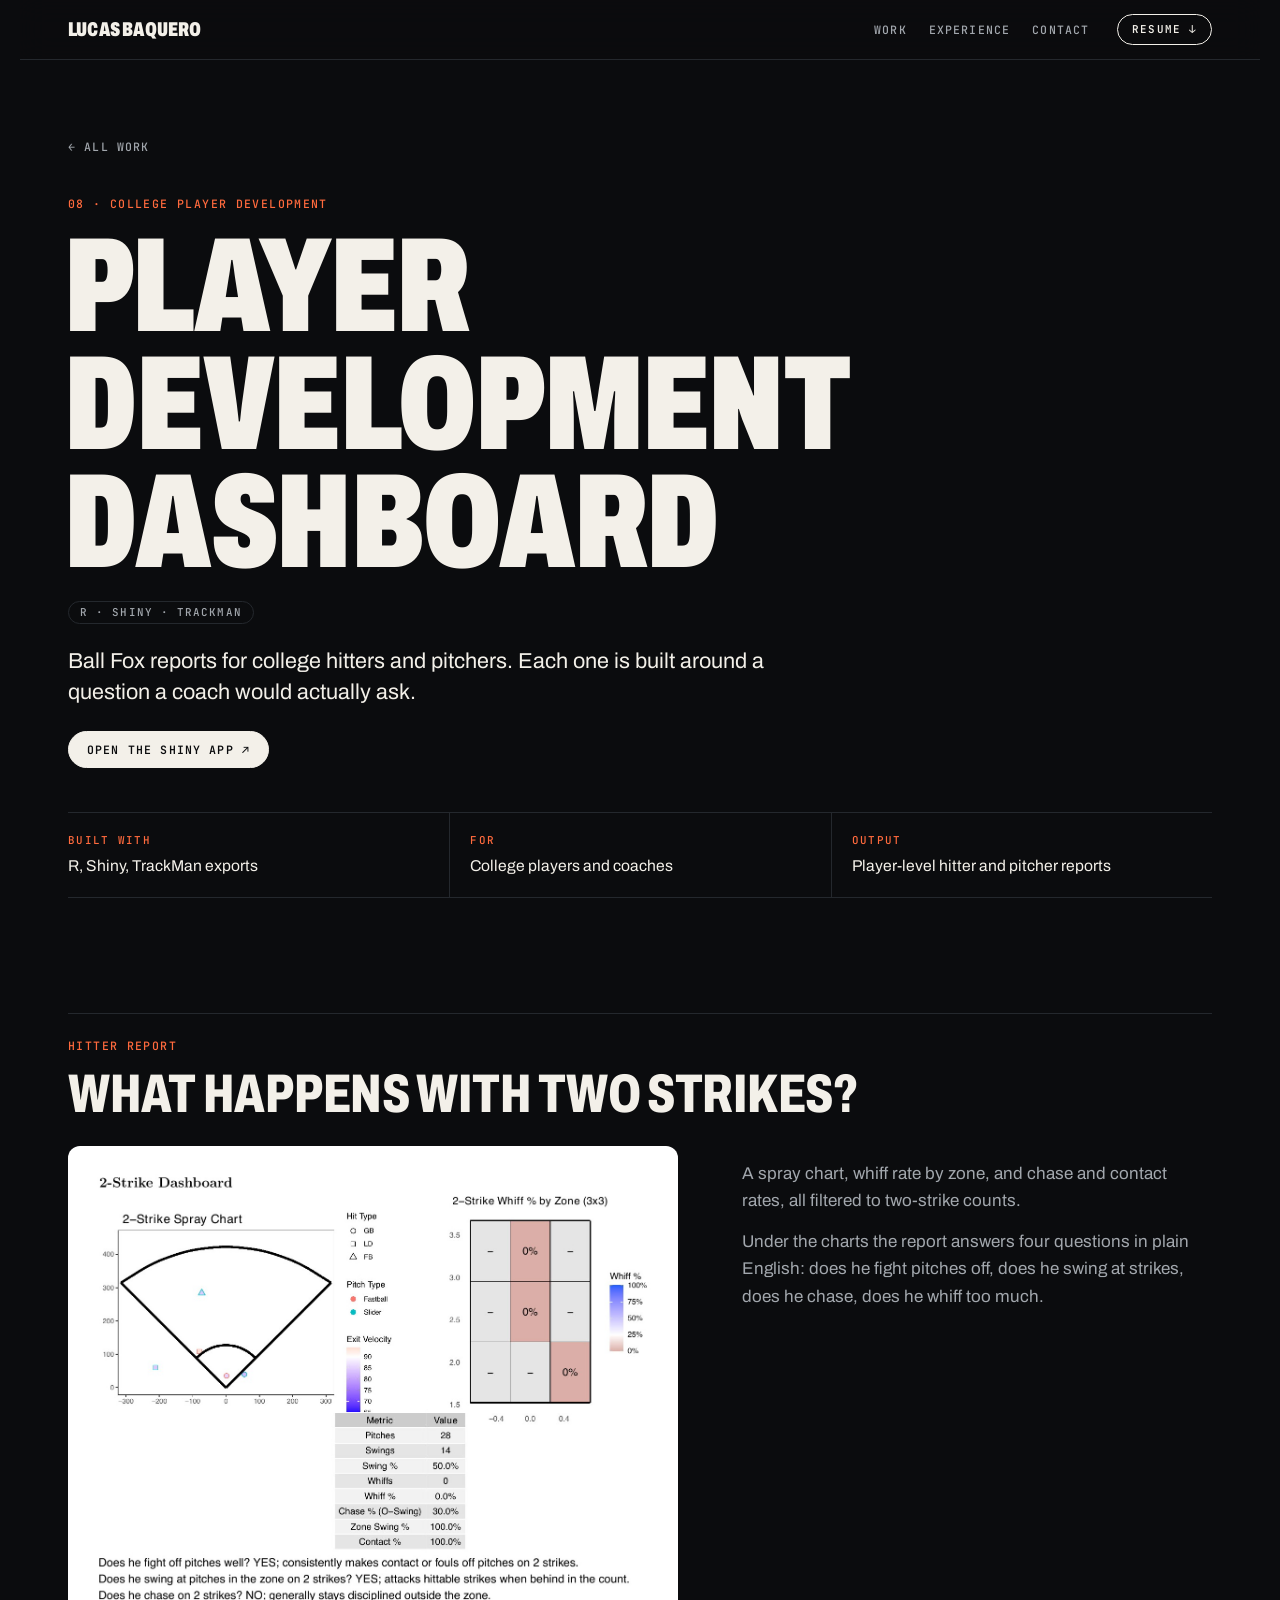
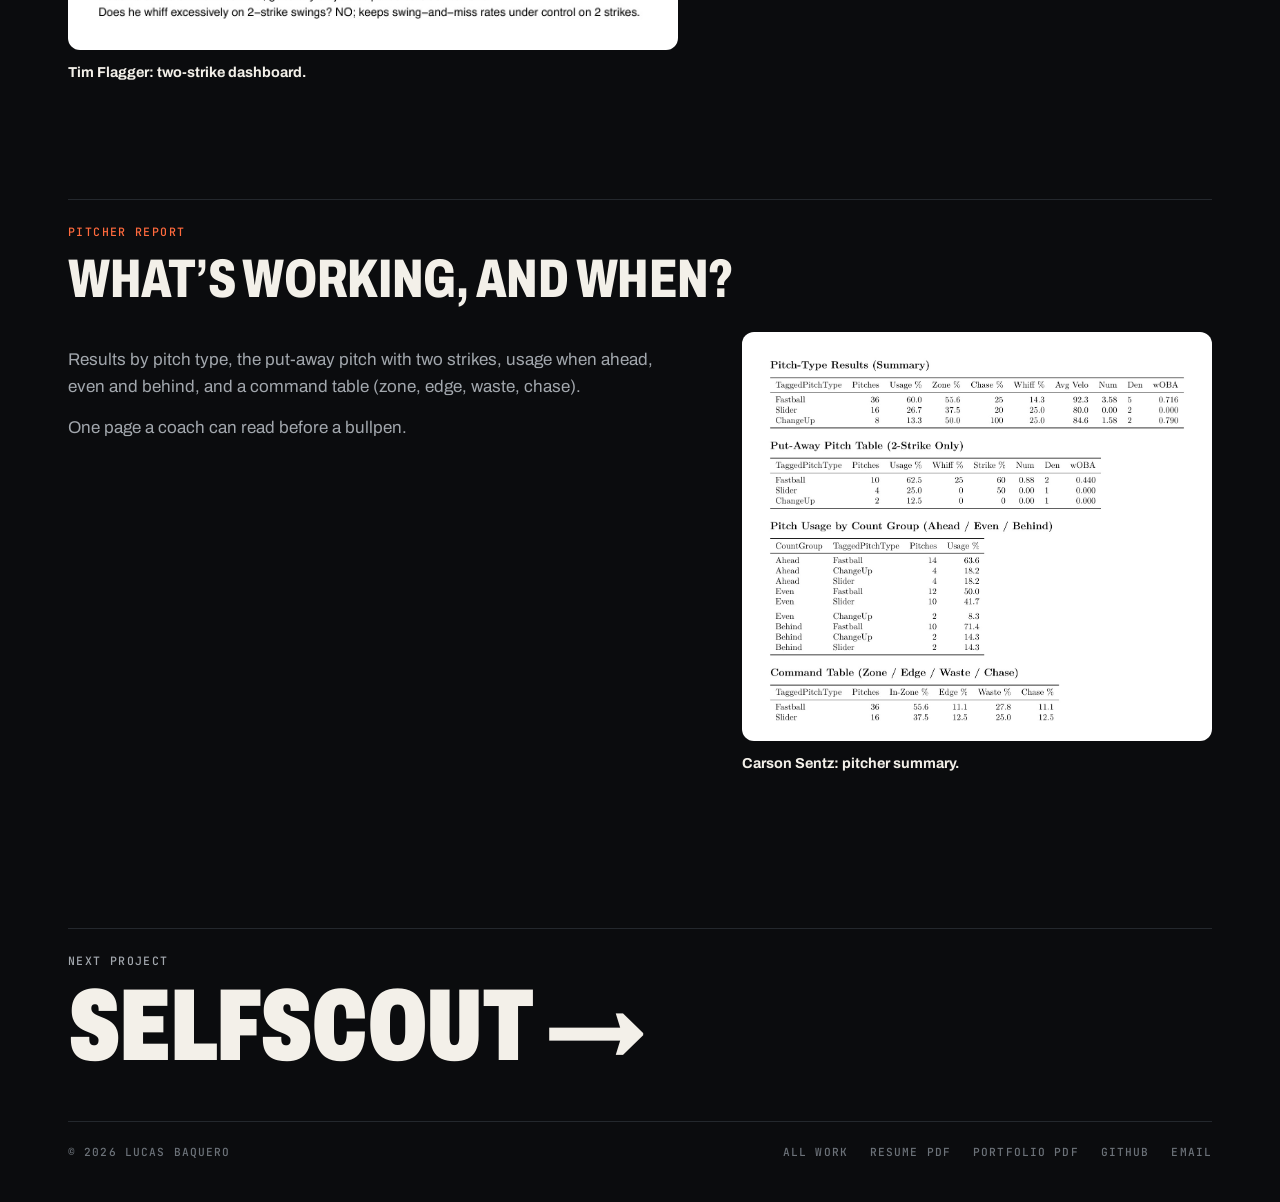
==== commit 52402db0: "Redesign the site around the projects Dark editorial design with large condensed type. The home page" ====
--- a/ball-fox.html
+++ b/ball-fox.html
@@ -3,43 +3,62 @@
 <head>
   <meta charset="utf-8">
   <meta name="viewport" content="width=device-width, initial-scale=1">
+  <meta name="theme-color" content="#0b0c0e">
   <meta name="description" content="Base Player Development Dashboard: college hitter and pitcher reports built in R and Shiny on TrackMan data.">
-  <meta property="og:title" content="Base Player Development Dashboard | Lucas Baquero">
-  <meta property="og:description" content="College hitter and pitcher reports built on TrackMan data.">
+  <meta property="og:title" content="Player Development Dashboard | Lucas Baquero">
+  <meta property="og:description" content="Base Player Development Dashboard: college hitter and pitcher reports built in R and Shiny on TrackMan data.">
   <meta property="og:type" content="article">
   <meta property="og:image" content="https://lbaquero33.github.io/ballfox-hitter.jpg">
   <meta name="twitter:card" content="summary_large_image">
-  <title>Base Player Development Dashboard | Lucas Baquero</title>
+  <title>Player Development Dashboard | Lucas Baquero</title>
   <link rel="preconnect" href="https://fonts.googleapis.com">
   <link rel="preconnect" href="https://fonts.gstatic.com" crossorigin>
-  <link href="https://fonts.googleapis.com/css2?family=Archivo:ital,wdth,wght@0,62..125,100..900;1,62..125,100..900&display=swap" rel="stylesheet">
+  <link href="https://fonts.googleapis.com/css2?family=Archivo:wdth,wght@62..125,100..900&family=JetBrains+Mono:wght@400;500;600;700&display=swap" rel="stylesheet">
   <link rel="stylesheet" href="styles.css">
 </head>
 <body>
   <main>
     <header class="site-header">
       <a class="nameplate" href="index.html">Lucas Baquero</a>
-      <nav aria-label="Main navigation"><a href="index.html#work">Projects</a><a href="index.html#experience">Experience</a><a href="index.html#education">Education</a></nav>
-      <a class="resume-link" href="LucasBaqueroCV.pdf" download>Download resume</a>
+      <nav aria-label="Main navigation"><a href="index.html#work">Work</a><a href="index.html#experience">Experience</a><a href="index.html#contact">Contact</a></nav>
+      <a class="resume-link" href="LucasBaqueroCV.pdf" download>Resume ↓</a>
     </header>
 
     <section class="case-hero">
-      <a class="case-back" href="index.html#work">← All projects</a>
-      <p class="eyebrow">College player development</p>
-      <h1>Base Player Development Dashboard</h1>
-      <p class="case-deck">Ball Fox Report samples from college baseball, built in R and Shiny on TrackMan data</p>
+      <a class="case-back" href="index.html#work">← All work</a>
+      <p class="eyebrow">08 · College player development</p>
+      <h1>Player Development<br>Dashboard</h1>
+      <div class="tags"><span class="tag">R · Shiny · TrackMan</span></div>
+      <p class="case-deck">Ball Fox reports for college hitters and pitchers. Each one is built around a question a coach would actually ask.</p>
       <div class="case-actions"><a class="case-button primary" href="https://ltbaquero.shinyapps.io/Marist_App/" target="_blank" rel="noreferrer">Open the Shiny app ↗</a></div>
     </section>
+    <dl class="case-facts">
+      <div><dt>Built with</dt><dd>R, Shiny, TrackMan exports</dd></div>
+      <div><dt>For</dt><dd>College players and coaches</dd></div>
+      <div><dt>Output</dt><dd>Player-level hitter and pitcher reports</dd></div>
+    </dl>
 
-    <section class="content-section" style="border-top:0;margin-top:12px">
-      <div class="case-gallery">
-        <figure class="paper"><a href="ballfox-hitter.jpg" target="_blank" rel="noopener"><img src="ballfox-hitter-crop.jpg" alt="Two-strike dashboard with a spray chart, whiff rate by zone and a summary table"></a><figcaption><b>Tim Flagger: two-strike dashboard.</b> Spray chart, whiff rate by zone, chase and contact, with plain-English answers about his two-strike approach.</figcaption></figure>
-        <figure class="paper"><a href="ballfox-pitcher.jpg" target="_blank" rel="noopener"><img src="ballfox-pitcher-crop.jpg" alt="Pitcher summary tables for results by pitch type, put-away pitches, usage by count and command"></a><figcaption><b>Carson Sentz: pitcher summary.</b> Results by pitch type, put-away pitches, usage by count and command, on one page a coach can read.</figcaption></figure>
+    <section class="content-section">
+      <p class="eyebrow">Hitter report</p>
+      <h2>What happens with two strikes?</h2>
+      <div class="split top" style="grid-template-columns:minmax(0,1.3fr) minmax(0,1fr)">
+        <figure><a class="paper" href="ballfox-hitter.jpg" target="_blank" rel="noopener"><img src="ballfox-hitter-crop.jpg" alt="Two-strike dashboard with a spray chart, whiff rate by zone and a summary table" loading="lazy"></a><figcaption><b>Tim Flagger: two-strike dashboard.</b></figcaption></figure>
+        <div class="copy"><p>A spray chart, whiff rate by zone, and chase and contact rates, all filtered to two-strike counts.</p><p>Under the charts the report answers four questions in plain English: does he fight pitches off, does he swing at strikes, does he chase, does he whiff too much.</p></div>
       </div>
     </section>
 
-    <section class="case-next"><a href="hitter-damage.html">Next project <span>Hitter Damage & Swing Efficiency →</span></a></section>
-    <footer><p>© 2026 Lucas Baquero</p><div><a href="index.html#work">All projects</a><a href="LucasBaqueroCV.pdf" download>Resume PDF</a><a href="LucasBaqueroPO.pdf" download>Portfolio PDF</a><a href="mailto:Lucas.Baquero1@marist.edu">Contact</a></div></footer>
+    <section class="content-section">
+      <p class="eyebrow">Pitcher report</p>
+      <h2>What’s working, and when?</h2>
+      <div class="split flip top" style="grid-template-columns:minmax(0,1.3fr) minmax(0,1fr)">
+        <figure><a class="paper" href="ballfox-pitcher.jpg" target="_blank" rel="noopener"><img src="ballfox-pitcher-crop.jpg" alt="Pitcher summary tables for results by pitch type, put-away pitches, usage by count and command" loading="lazy"></a><figcaption><b>Carson Sentz: pitcher summary.</b></figcaption></figure>
+        <div class="copy"><p>Results by pitch type, the put-away pitch with two strikes, usage when ahead, even and behind, and a command table (zone, edge, waste, chase).</p><p>One page a coach can read before a bullpen.</p></div>
+      </div>
+    </section>
+
+    <section class="case-next"><a href="selfscout.html">Next project <span>SelfScout →</span></a></section>
+    <footer><p>© 2026 Lucas Baquero</p><div><a href="index.html#work">All work</a><a href="LucasBaqueroCV.pdf" download>Resume PDF</a><a href="LucasBaqueroPO.pdf" download>Portfolio PDF</a><a href="https://github.com/LBaquero33">GitHub</a><a href="mailto:Lucas.Baquero1@marist.edu">Email</a></div></footer>
   </main>
+  <script src="site.js"></script>
 </body>
 </html>
--- a/styles.css
+++ b/styles.css
@@ -1,222 +1,283 @@
 :root {
-  --ink: #121814;
-  --ink2: #515c56;
-  --line: #d6dcd7;
+  --bg: #0b0c0e;
+  --panel: #131518;
+  --line: #24282d;
+  --text: #f3f0e9;
+  --dim: #a2a7ad;
+  --faint: #6c7279;
+  --hot: #ff6a3d;
+  --butler: #13294b;
+  --display: "Archivo", "Arial Narrow", sans-serif;
+  --mono: "JetBrains Mono", ui-monospace, "SF Mono", Menlo, monospace;
 }
 
 * { box-sizing: border-box; }
-html { scroll-behavior: smooth; }
+html { scroll-behavior: smooth; scroll-padding-top: 76px; background: var(--bg); }
 body {
   margin: 0;
-  background: #fff;
-  color: var(--ink);
-  font: 400 16px/1.55 "Archivo", ui-sans-serif, -apple-system, "Segoe UI", Arial, sans-serif;
+  background: var(--bg);
+  color: var(--text);
+  font: 400 17px/1.6 "Archivo", ui-sans-serif, -apple-system, "Segoe UI", Arial, sans-serif;
   -webkit-font-smoothing: antialiased;
 }
-main { max-width: 1040px; margin: 0 auto; padding: 0 clamp(20px, 5vw, 40px); }
+main { max-width: 1240px; margin: 0 auto; padding: 0 clamp(20px, 4.5vw, 48px); }
 a { color: inherit; text-decoration: none; }
-img { display: block; max-width: 100%; }
+img, video { display: block; max-width: 100%; }
 button { font: inherit; }
 figure { margin: 0; }
-h1, h2, h3, h4, p, dl, dd, ul { margin: 0; }
-ul { padding: 0; list-style: none; }
-::selection { background: var(--ink); color: #fff; }
-
-/* Header and footer */
+h1, h2, h3, h4, p, dl, dd, ul, ol { margin: 0; }
+ul, ol { padding: 0; list-style: none; }
+::selection { background: var(--hot); color: #0b0c0e; }
+:focus-visible { outline: 2px solid var(--hot); outline-offset: 3px; }
+
+/* ---------- shared pieces ---------- */
+.mono, .eyebrow, .project-type, .label {
+  font: 500 .72rem/1.4 var(--mono);
+  letter-spacing: .12em;
+  text-transform: uppercase;
+  color: var(--dim);
+}
+.display {
+  font-family: var(--display);
+  font-weight: 900;
+  font-stretch: 68%;
+  text-transform: uppercase;
+  letter-spacing: -.012em;
+  line-height: .88;
+}
+.quiet { color: var(--dim); }
+.hot { color: var(--hot); }
+
+.tags { display: flex; flex-wrap: wrap; gap: 8px; }
+.tag {
+  display: inline-flex;
+  align-items: center;
+  gap: 7px;
+  padding: 5px 11px;
+  border: 1px solid var(--line);
+  border-radius: 999px;
+  font: 500 .68rem/1 var(--mono);
+  letter-spacing: .1em;
+  text-transform: uppercase;
+  color: var(--dim);
+  white-space: nowrap;
+}
+.tag img { width: 18px; height: 18px; object-fit: contain; }
+.tag.butler { padding: 4px 12px 4px 5px; border-color: #fff; background: #fff; color: var(--butler); font-weight: 700; }
+.tag.butler img { width: 22px; height: 22px; }
+.tag.org { padding: 4px 12px 4px 5px; color: var(--text); }
+.tag.org img { width: 22px; height: 22px; padding: 2px; border-radius: 50%; background: #fff; }
+
+.btn {
+  display: inline-flex;
+  align-items: center;
+  gap: 10px;
+  padding: 12px 18px;
+  border: 1px solid var(--text);
+  border-radius: 999px;
+  font: 600 .72rem/1 var(--mono);
+  letter-spacing: .1em;
+  text-transform: uppercase;
+  transition: background .15s, color .15s, border-color .15s;
+}
+.btn:hover, .btn.solid { background: var(--text); color: var(--bg); }
+.btn.solid:hover { background: var(--hot); border-color: var(--hot); }
+.btn-row { display: flex; flex-wrap: wrap; gap: 10px; }
+
+.shot { display: block; border: 1px solid var(--line); border-radius: 12px; overflow: hidden; background: #000; box-shadow: 0 30px 80px -40px rgba(0, 0, 0, .9); }
+.shot img, .shot video { width: 100%; }
+.paper { display: block; border-radius: 12px; overflow: hidden; background: #fff; padding: clamp(10px, 1.6vw, 20px); }
+.paper img { width: 100%; }
+.phone { max-width: 250px; border: 1px solid #33383e; border-radius: 30px; overflow: hidden; background: #000; padding: 6px; box-shadow: 0 30px 80px -30px #000; }
+.phone img { width: 100%; border-radius: 24px; }
+figcaption { margin-top: 12px; color: var(--dim); font-size: .9rem; line-height: 1.5; }
+figcaption b { color: var(--text); font-weight: 700; }
+
+/* ---------- header / footer ---------- */
 .site-header {
-  padding: 18px 0;
+  position: sticky;
+  top: 0;
+  z-index: 20;
+  margin: 0 calc(-1 * clamp(20px, 4.5vw, 48px));
+  padding: 14px clamp(20px, 4.5vw, 48px);
   display: flex;
-  flex-wrap: wrap;
-  align-items: baseline;
-  justify-content: space-between;
-  gap: 8px 28px;
+  align-items: center;
+  gap: 10px 28px;
+  background: rgba(11, 12, 14, .82);
+  backdrop-filter: blur(14px);
+  -webkit-backdrop-filter: blur(14px);
   border-bottom: 1px solid var(--line);
-  font-size: .875rem;
-  font-weight: 600;
-}
-.nameplate { font-weight: 700; font-size: 1rem; }
-.site-header nav { display: flex; gap: 24px; margin-right: auto; }
-.site-header nav a,
-.resume-link { color: var(--ink2); }
-.site-header nav a:hover,
-.site-header nav a:focus-visible { color: var(--ink); }
-.resume-link { color: var(--ink); border-bottom: 1px solid currentColor; }
-footer {
-  margin-top: 56px;
-  padding: 24px 0 40px;
-  display: flex;
-  flex-wrap: wrap;
-  justify-content: space-between;
-  gap: 10px 24px;
-  border-top: 1px solid var(--line);
-  color: var(--ink2);
-  font-size: .875rem;
-}
-footer div { display: flex; flex-wrap: wrap; gap: 20px; }
-footer a:hover,
-footer a:focus-visible { color: var(--ink); }
-
-/* Shared type */
-.eyebrow,
-.project-type,
-.label {
-  color: var(--ink2);
-  font-size: .75rem;
-  font-weight: 700;
-  letter-spacing: .09em;
-  line-height: 1.4;
-  text-transform: uppercase;
-}
-.quiet { color: var(--ink2); }
-.text-link { font-weight: 600; border-bottom: 1px solid currentColor; }
-.text-link:hover,
-.text-link:focus-visible { border-bottom-color: transparent; }
-figure img { width: 100%; border-radius: 4px; }
-figure.paper img,
-.evidence-figure img { border: 1px solid var(--line); border-radius: 2px; }
-figcaption { margin-top: 8px; color: var(--ink2); font-size: .875rem; line-height: 1.45; }
-figcaption b { color: var(--ink); font-weight: 700; }
-
-/* Home: masthead */
-.mast {
-  padding: clamp(36px, 6vw, 64px) 0 26px;
-  display: grid;
-  grid-template-columns: 1fr clamp(96px, 14vw, 148px);
-  align-items: center;
-  gap: 24px;
-  border-bottom: 2px solid var(--ink);
-}
-.mast h1 {
-  margin-left: -3px;
-  font-size: clamp(3rem, 9.5vw, 5.75rem);
-  font-weight: 800;
-  font-stretch: 80%;
-  letter-spacing: -.02em;
-  line-height: 1;
-}
-.mast .line { margin-top: 12px; font-size: clamp(1.05rem, 2vw, 1.3rem); }
-.contact { margin-top: 8px; display: flex; flex-wrap: wrap; gap: 4px 18px; color: var(--ink2); font-variant-numeric: tabular-nums; }
-.contact a:hover { color: var(--ink); }
-.photo { width: 100%; aspect-ratio: 1; border-radius: 50%; object-fit: cover; object-position: 50% 14%; }
-.home-section { padding-top: 40px; }
-.home-section > .label { margin-bottom: 6px; }
-
-/* Home: projects */
-.feat {
-  padding: 20px 0;
-  display: grid;
-  grid-template-columns: minmax(180px, 320px) 1fr auto;
-  align-items: center;
-  gap: 16px 28px;
-  border-bottom: 1px solid var(--line);
-}
-.feat img { width: 100%; aspect-ratio: 16 / 10; object-fit: cover; object-position: 0 0; border-radius: 4px; }
-.feat h3 { font-size: clamp(1.4rem, 2.6vw, 1.75rem); font-weight: 700; letter-spacing: -.01em; line-height: 1.15; }
-.feat p { margin-top: 6px; max-width: 460px; }
-.go { font-size: .875rem; font-weight: 600; white-space: nowrap; }
-a.feat:hover h3,
-.others a:hover h4 { text-decoration: underline; text-underline-offset: 3px; }
-.others { display: grid; grid-template-columns: 1fr 1fr; column-gap: 40px; }
-.others > * { padding: 14px 0; display: flex; align-items: baseline; justify-content: space-between; gap: 16px; border-bottom: 1px solid var(--line); }
-.others h4 { font-size: 1.05rem; font-weight: 700; }
-.others p { color: var(--ink2); font-size: .9rem; }
-
-/* Home: experience and education */
-.job { padding: 16px 0; display: grid; grid-template-columns: 48px 1fr auto; column-gap: 4px; border-bottom: 1px solid var(--line); }
-.job > img { width: 32px; height: 32px; margin-top: 2px; object-fit: contain; }
-.job h3 { font-size: 1.15rem; font-weight: 700; line-height: 1.25; }
-.role, .where, .more { color: var(--ink2); }
-.when { font-weight: 500; font-variant-numeric: tabular-nums; white-space: nowrap; }
-.when, .where { text-align: right; font-size: .9rem; }
-.job ul, .job .more { grid-column: 2 / 4; margin-top: 6px; max-width: 760px; }
-.job li { position: relative; padding-left: 14px; }
-.job li::before { content: ""; position: absolute; left: 1px; top: .68em; width: 4px; height: 4px; border-radius: 50%; background: var(--ink2); }
-
-/* Project pages */
-.case-hero { padding: 28px 0 22px; border-bottom: 2px solid var(--ink); }
-.case-back { display: inline-block; margin-bottom: 26px; color: var(--ink2); font-size: .875rem; font-weight: 600; }
-.case-back:hover,
-.case-back:focus-visible { color: var(--ink); }
-.case-hero h1 {
-  margin: 8px 0 0 -2px;
-  font-size: clamp(2.5rem, 7.5vw, 4.5rem);
-  font-weight: 800;
-  font-stretch: 80%;
-  letter-spacing: -.02em;
-  line-height: 1.02;
-}
-.case-deck { margin-top: 12px; max-width: 700px; color: var(--ink2); font-size: 1.15rem; }
-.case-actions { margin-top: 18px; display: flex; flex-wrap: wrap; gap: 12px; }
-.case-button { padding: 9px 14px; border: 1px solid var(--ink); border-radius: 4px; font-size: .875rem; font-weight: 600; }
-.case-button.primary,
-.case-button:hover,
-.case-button:focus-visible { background: var(--ink); color: #fff; }
-.case-facts { display: grid; grid-template-columns: repeat(3, 1fr); gap: 0 28px; border-bottom: 1px solid var(--line); }
-.case-facts div { padding: 16px 0; }
-.case-facts dt { color: var(--ink2); font-size: .75rem; font-weight: 700; letter-spacing: .09em; text-transform: uppercase; }
-.case-facts dd { margin-top: 3px; font-size: .95rem; }
-.lead { margin-top: 28px; max-width: 760px; font-size: clamp(1.1rem, 2vw, 1.3rem); line-height: 1.5; }
-.case-intro { margin-top: 36px; display: grid; grid-template-columns: .8fr 1.2fr; gap: 16px 48px; }
-.case-intro h2,
-.content-section h2 { margin-top: 6px; font-size: clamp(1.5rem, 3vw, 1.9rem); font-weight: 700; letter-spacing: -.01em; line-height: 1.2; }
-.case-copy p + p { margin-top: 12px; }
-.case-copy p:not(:first-child) { color: var(--ink2); }
-.content-section { margin-top: 48px; padding-top: 20px; border-top: 1px solid var(--line); }
-.content-section > figure,
-.content-section > .case-gallery,
-.content-section > .evidence-grid,
-.content-section > .dark-stage,
-.content-section > .cols { margin-top: 18px; }
-.section-copy { margin-top: 10px; max-width: 720px; color: var(--ink2); }
-.cols { display: grid; grid-template-columns: 1fr 1fr; gap: 14px 40px; }
-.cols.side { grid-template-columns: 1fr minmax(200px, 280px); align-items: end; }
-.cols.side.top { align-items: start; }
-.stat { font-size: clamp(3rem, 7vw, 4.5rem); font-weight: 800; font-stretch: 80%; letter-spacing: -.02em; line-height: 1; }
-.case-gallery,
-.evidence-grid { display: grid; grid-template-columns: 1fr 1fr; gap: 24px; align-items: start; }
-.evidence-grid.three,
-.phone-gallery { grid-template-columns: repeat(3, 1fr); }
+}
+.nameplate { font: 900 1.25rem/1 var(--display); font-stretch: 68%; text-transform: uppercase; letter-spacing: .01em; }
+.site-header nav { display: flex; gap: 22px; margin-left: auto; }
+.site-header nav a { font: 500 .72rem/1 var(--mono); letter-spacing: .1em; text-transform: uppercase; color: var(--dim); }
+.site-header nav a:hover { color: var(--text); }
+.resume-link { padding: 9px 14px; border: 1px solid var(--text); border-radius: 999px; font: 600 .68rem/1 var(--mono); letter-spacing: .1em; text-transform: uppercase; }
+.resume-link:hover { background: var(--text); color: var(--bg); }
+
+.contact-block { margin-top: clamp(80px, 12vw, 160px); padding-top: 28px; border-top: 1px solid var(--line); }
+.contact-block a.big { display: block; margin-top: 14px; font-size: clamp(1.9rem, 6.6vw, 5.4rem); overflow-wrap: anywhere; }
+.contact-block a.big:hover { color: var(--hot); }
+footer { margin-top: 48px; padding: 22px 0 40px; display: flex; flex-wrap: wrap; justify-content: space-between; gap: 10px 24px; border-top: 1px solid var(--line); font: 500 .7rem/1.6 var(--mono); letter-spacing: .1em; text-transform: uppercase; color: var(--faint); }
+footer div { display: flex; flex-wrap: wrap; gap: 6px 22px; }
+footer a:hover { color: var(--text); }
+
+/* ---------- home: hero ---------- */
+.hero { padding: clamp(40px, 7vw, 88px) 0 0; }
+.hero .kicker { display: flex; flex-wrap: wrap; align-items: center; gap: 10px 14px; margin-bottom: clamp(18px, 3vw, 30px); }
+.hero h1 { font-size: clamp(4.2rem, 17.2vw, 15rem); margin-left: -.035em; }
+.hero h1 span { display: block; }
+.hero h1 span + span { color: transparent; -webkit-text-stroke: 1.5px var(--text); }
+.hero-foot { margin-top: clamp(26px, 4vw, 46px); display: grid; grid-template-columns: minmax(0, 1.25fr) minmax(0, 1fr); gap: 28px clamp(32px, 6vw, 96px); align-items: end; }
+.hero-lede { font-size: clamp(1.3rem, 2.5vw, 2rem); line-height: 1.28; letter-spacing: -.01em; max-width: 20em; }
+.hero-lede em { font-style: normal; color: var(--hot); }
+.hero-me { display: grid; grid-template-columns: 84px 1fr; gap: 18px; align-items: center; }
+.hero-me img { width: 84px; height: 84px; border-radius: 50%; object-fit: cover; object-position: 50% 14%; }
+.hero-me p { color: var(--dim); font-size: .95rem; line-height: 1.5; }
+.hero-me p a { color: var(--text); border-bottom: 1px solid var(--faint); }
+.hero-me p a:hover { border-color: var(--hot); color: var(--hot); }
+
+/* ---------- home: index ---------- */
+.index { margin-top: clamp(56px, 8vw, 104px); border-top: 1px solid var(--line); }
+.index a { display: grid; grid-template-columns: 3.2rem minmax(0, 1.1fr) minmax(0, 1.3fr) auto; align-items: center; gap: 6px 20px; padding: 15px 0; border-bottom: 1px solid var(--line); transition: padding .18s, background .18s; }
+.index a:hover { padding-left: 12px; padding-right: 12px; background: var(--panel); }
+.index .n { font: 500 .72rem/1 var(--mono); color: var(--hot); letter-spacing: .1em; }
+.index h3 { font: 800 clamp(1.25rem, 2.4vw, 1.9rem)/1.05 var(--display); font-stretch: 72%; text-transform: uppercase; display: flex; flex-wrap: wrap; align-items: center; gap: 8px 12px; }
+.index p { color: var(--dim); font-size: .95rem; line-height: 1.4; }
+.index .arrow { font: 500 1rem/1 var(--mono); color: var(--faint); }
+.index a:hover .arrow { color: var(--hot); }
+
+/* ---------- home: project chapters ---------- */
+.proj { margin-top: clamp(96px, 14vw, 190px); }
+.proj-head { display: grid; grid-template-columns: minmax(0, 1.5fr) minmax(0, 1fr); gap: 22px clamp(28px, 5vw, 80px); align-items: end; padding-bottom: clamp(26px, 4vw, 44px); }
+.proj-head .n { display: flex; align-items: center; gap: 14px; margin-bottom: 16px; font: 500 .75rem/1 var(--mono); letter-spacing: .12em; color: var(--hot); }
+.proj-head .n::after { content: ""; flex: 0 0 56px; height: 1px; background: var(--hot); }
+.proj-head h2 { font-size: clamp(3rem, 9vw, 7.6rem); margin-left: -.03em; }
+.proj-head .tags { margin-top: 18px; }
+.proj-head .deck { font-size: clamp(1.08rem, 1.6vw, 1.3rem); line-height: 1.45; color: var(--text); }
+.proj-head .deck + .btn-row { margin-top: 20px; }
+
+.split { margin-top: clamp(40px, 6vw, 84px); display: grid; grid-template-columns: minmax(0, 1.55fr) minmax(0, 1fr); gap: 24px clamp(28px, 5vw, 72px); align-items: center; }
+.split.flip { grid-template-columns: minmax(0, 1fr) minmax(0, 1.55fr); }
+.split.flip > :first-child { order: 2; }
+.split.even { grid-template-columns: 1fr 1fr; }
+.split.top { align-items: start; }
+.copy .label { color: var(--hot); }
+.copy h3 { margin-top: 10px; font: 800 clamp(1.7rem, 3.2vw, 2.6rem)/1 var(--display); font-stretch: 72%; text-transform: uppercase; }
+.copy p { margin-top: 14px; color: var(--dim); }
+.copy p strong, .copy li strong { color: var(--text); font-weight: 600; }
+.copy ul { margin-top: 16px; border-top: 1px solid var(--line); }
+.copy li { padding: 11px 0 11px 22px; position: relative; border-bottom: 1px solid var(--line); color: var(--dim); font-size: .95rem; line-height: 1.5; }
+.copy li::before { content: ""; position: absolute; left: 2px; top: 1.25em; width: 8px; height: 1px; background: var(--hot); }
+.copy .btn-row { margin-top: 22px; }
+
+.stats { margin-top: clamp(36px, 5vw, 64px); display: grid; grid-template-columns: repeat(auto-fit, minmax(170px, 1fr)); border-top: 1px solid var(--line); border-bottom: 1px solid var(--line); }
+.stats div { padding: 22px 20px 22px 0; }
+.stats div + div { padding-left: 20px; border-left: 1px solid var(--line); }
+.stats b { display: block; font: 900 clamp(2.4rem, 5vw, 4rem)/.9 var(--display); font-stretch: 68%; letter-spacing: -.01em; }
+.stats span { display: block; margin-top: 10px; font: 500 .68rem/1.5 var(--mono); letter-spacing: .1em; text-transform: uppercase; color: var(--dim); }
+
+.trio { margin-top: clamp(28px, 4vw, 48px); display: grid; grid-template-columns: repeat(3, 1fr); gap: 16px; }
+.duo { margin-top: clamp(28px, 4vw, 48px); display: grid; grid-template-columns: 1fr 1fr; gap: 20px; align-items: start; }
+.phones { display: grid; grid-template-columns: repeat(3, 1fr); gap: 14px; padding: clamp(14px, 2.4vw, 28px); border: 1px solid var(--line); border-radius: 12px; background: var(--panel); }
+.phones img, .phone-gallery figure > img { width: 100%; aspect-ratio: 353 / 700; object-fit: cover; object-position: 50% 100%; border-radius: 17% / 8.5%; }
+.minis { margin-top: clamp(96px, 14vw, 190px); display: grid; grid-template-columns: 1fr 1fr; gap: 20px; }
+.mini { padding: clamp(24px, 3.4vw, 40px); border: 1px solid var(--line); border-radius: 12px; background: var(--panel); display: flex; flex-direction: column; gap: 14px; }
+.mini h3 { font: 800 clamp(1.8rem, 3.4vw, 2.6rem)/1 var(--display); font-stretch: 72%; text-transform: uppercase; }
+.mini p { color: var(--dim); }
+.mini .btn { align-self: flex-start; margin-top: auto; }
+.mini .n { font: 500 .75rem/1 var(--mono); letter-spacing: .12em; color: var(--hot); }
+
+/* ---------- home: experience ---------- */
+.band-head { margin-top: clamp(96px, 14vw, 190px); display: flex; flex-wrap: wrap; align-items: end; justify-content: space-between; gap: 12px 24px; padding-bottom: 22px; border-bottom: 1px solid var(--line); }
+.band-head h2 { font-size: clamp(2.6rem, 7vw, 5.4rem); }
+.xp li { display: grid; grid-template-columns: 44px minmax(0, 1fr) minmax(0, 1.5fr) 11.5rem; align-items: center; gap: 4px 20px; padding: 16px 0; border-bottom: 1px solid var(--line); }
+.xp img { width: 36px; height: 36px; padding: 5px; border-radius: 8px; background: #fff; object-fit: contain; }
+.xp h3 { font-size: 1.05rem; font-weight: 700; line-height: 1.3; }
+.xp p { color: var(--dim); font-size: .95rem; line-height: 1.4; }
+.xp .when { font: 500 .7rem/1.5 var(--mono); letter-spacing: .08em; text-transform: uppercase; color: var(--dim); text-align: right; white-space: nowrap; }
+
+/* ---------- project pages ---------- */
+.case-hero { padding: clamp(34px, 6vw, 72px) 0 clamp(28px, 4vw, 44px); border-bottom: 1px solid var(--line); }
+.case-back { display: inline-block; margin-bottom: clamp(26px, 4vw, 44px); font: 500 .72rem/1 var(--mono); letter-spacing: .1em; text-transform: uppercase; color: var(--dim); }
+.case-back:hover { color: var(--hot); }
+.case-hero .eyebrow, .case-hero .project-type { color: var(--hot); }
+.case-hero h1 { margin: 14px 0 0 -.03em; font: 900 clamp(3rem, 10.5vw, 8.4rem)/.88 var(--display); font-stretch: 68%; text-transform: uppercase; letter-spacing: -.012em; overflow-wrap: anywhere; }
+.case-hero .tags { margin-top: 20px; }
+.case-hero-grid { display: grid; grid-template-columns: minmax(0, 1.5fr) minmax(0, 1fr); gap: 20px clamp(28px, 5vw, 80px); align-items: end; }
+.case-deck { margin-top: 22px; max-width: 36em; font-size: clamp(1.1rem, 1.7vw, 1.35rem); line-height: 1.45; }
+.case-hero-grid .case-deck { margin-top: 0; }
+.case-actions { margin-top: 22px; display: flex; flex-wrap: wrap; gap: 10px; }
+.case-button { display: inline-flex; padding: 12px 18px; border: 1px solid var(--text); border-radius: 999px; font: 600 .72rem/1 var(--mono); letter-spacing: .1em; text-transform: uppercase; }
+.case-button.primary, .case-button:hover { background: var(--text); color: var(--bg); }
+.case-button.primary:hover { background: var(--hot); border-color: var(--hot); }
+.project-heading-line { margin-top: 16px; display: flex; align-items: center; gap: 12px; }
+.project-heading-line img { width: 36px; height: 36px; padding: 3px; border-radius: 50%; background: #fff; object-fit: contain; }
+.case-facts { display: grid; grid-template-columns: repeat(3, 1fr); border-bottom: 1px solid var(--line); }
+.case-facts div { padding: 20px 20px 20px 0; }
+.case-facts div + div { padding-left: 20px; border-left: 1px solid var(--line); }
+.case-facts dt { font: 500 .68rem/1.4 var(--mono); letter-spacing: .12em; text-transform: uppercase; color: var(--hot); }
+.case-facts dd { margin-top: 6px; color: var(--text); font-size: .98rem; line-height: 1.45; }
+.case-intro { margin-top: clamp(48px, 7vw, 88px); display: grid; grid-template-columns: minmax(0, 1fr) minmax(0, 1.2fr); gap: 18px clamp(28px, 5vw, 72px); }
+.case-intro h2, .content-section h2 { margin-top: 12px; font: 800 clamp(1.9rem, 4.4vw, 3.4rem)/.98 var(--display); font-stretch: 72%; text-transform: uppercase; letter-spacing: -.005em; }
+.case-intro .eyebrow, .content-section > .eyebrow { color: var(--hot); }
+.case-copy p + p { margin-top: 14px; }
+.case-copy p { color: var(--dim); }
+.case-copy p:first-child { color: var(--text); font-size: 1.15rem; line-height: 1.5; }
+.content-section { margin-top: clamp(64px, 9vw, 120px); padding-top: 24px; border-top: 1px solid var(--line); }
+.content-section > figure, .content-section > .case-gallery, .content-section > .evidence-grid, .content-section > .dark-stage, .content-section > .split, .content-section > .duo { margin-top: 26px; }
+.section-copy { margin-top: 14px; max-width: 44em; color: var(--dim); }
+.case-gallery, .evidence-grid { display: grid; grid-template-columns: 1fr 1fr; gap: 22px; align-items: start; }
+.evidence-grid.three, .phone-gallery { grid-template-columns: repeat(3, 1fr); }
 .case-gallery .wide { grid-column: 1 / -1; }
+.case-gallery figure > img, .case-gallery figure > a > img, .evidence-figure img { width: 100%; border: 1px solid var(--line); border-radius: 12px; background: #fff; }
 .case-gallery .portrait-capture { max-width: 360px; }
+.phone-gallery { padding: clamp(14px, 2.4vw, 28px); border: 1px solid var(--line); border-radius: 12px; background: var(--panel); }
+.phone-gallery figure > img { border: 0; background: none; border-radius: 10px; }
+.motion-figure img { width: 100%; border: 1px solid var(--line); border-radius: 12px; }
 .motion-figure figcaption { display: flex; align-items: center; justify-content: space-between; gap: 16px; }
-.motion-figure button { flex: 0 0 auto; padding: 6px 11px; border: 1px solid var(--ink); border-radius: 4px; background: #fff; color: var(--ink); cursor: pointer; font-size: .8rem; font-weight: 600; }
-.motion-figure button:hover,
-.motion-figure button:focus-visible { background: var(--ink); color: #fff; }
-.project-note { margin-top: 24px; padding-left: 16px; border-left: 2px solid var(--ink); color: var(--ink2); }
+.motion-figure button { flex: 0 0 auto; padding: 9px 14px; border: 1px solid var(--line); border-radius: 999px; background: none; color: var(--text); cursor: pointer; font: 600 .66rem/1 var(--mono); letter-spacing: .1em; text-transform: uppercase; }
+.motion-figure button:hover { border-color: var(--text); }
+.project-note { margin-top: 28px; padding: 18px 22px; border-left: 2px solid var(--hot); background: var(--panel); border-radius: 0 12px 12px 0; color: var(--dim); }
 .project-note p + p { margin-top: 8px; }
-.project-heading-line { display: flex; align-items: center; gap: 12px; }
-.project-heading-line img { width: 40px; height: 40px; object-fit: contain; }
-.detail-list { margin-top: 18px; border-top: 1px solid var(--line); }
-.detail-list li { padding: 13px 0; display: grid; grid-template-columns: 180px 1fr; gap: 24px; border-bottom: 1px solid var(--line); }
-.detail-list span { color: var(--ink2); }
-.case-next { margin-top: 56px; padding-top: 22px; border-top: 2px solid var(--ink); }
-.case-next a { display: flex; flex-wrap: wrap; justify-content: space-between; gap: 6px 24px; color: var(--ink2); font-weight: 600; }
-.case-next a span { color: var(--ink); font-size: clamp(1.3rem, 3vw, 1.75rem); font-weight: 700; letter-spacing: -.01em; }
-.case-next a:hover span { text-decoration: underline; text-underline-offset: 4px; }
-
-@media (max-width: 720px) {
-  .feat { grid-template-columns: 1fr; }
-  .feat img { max-width: 100%; }
-  .others,
-  .cols,
-  .cols.side,
-  .case-intro,
-  .case-facts,
-  .case-gallery,
-  .evidence-grid,
-  .evidence-grid.three { grid-template-columns: 1fr; }
-  .case-facts div + div { border-top: 1px solid var(--line); }
+.project-note strong { color: var(--text); }
+.detail-list { margin-top: 24px; border-top: 1px solid var(--line); }
+.detail-list li { padding: 16px 0; display: grid; grid-template-columns: minmax(140px, 240px) 1fr; gap: 24px; border-bottom: 1px solid var(--line); }
+.detail-list strong { font: 800 1.2rem/1.15 var(--display); font-stretch: 76%; text-transform: uppercase; }
+.detail-list span { color: var(--dim); }
+.case-next { margin-top: clamp(80px, 12vw, 160px); padding-top: 26px; border-top: 1px solid var(--line); }
+.case-next a { display: block; font: 500 .72rem/1 var(--mono); letter-spacing: .12em; text-transform: uppercase; color: var(--dim); }
+.case-next a span { display: block; margin-top: 14px; font: 900 clamp(2.4rem, 8vw, 6.4rem)/.9 var(--display); font-stretch: 68%; letter-spacing: -.012em; color: var(--text); }
+.case-next a:hover span { color: var(--hot); }
+
+/* ---------- small screens ---------- */
+@media (max-width: 860px) {
+  .hero-foot, .proj-head, .case-hero-grid, .case-intro, .minis, .duo { grid-template-columns: 1fr; }
+  .split { grid-template-columns: 1fr !important; }
+  .index .arrow { display: none; }
+  .index a { grid-template-columns: 2.4rem 1fr; }
+  .index p { grid-column: 2; }
+  .split.flip > :first-child { order: 0; }
+  .xp li { grid-template-columns: 44px 1fr; }
+  .xp li > p, .xp .when { grid-column: 2; text-align: left; }
+  .case-facts { grid-template-columns: 1fr; }
+  .case-facts div + div { padding-left: 0; border-left: 0; border-top: 1px solid var(--line); }
+  .case-gallery, .evidence-grid, .evidence-grid.three { grid-template-columns: 1fr; }
   .case-gallery .wide { grid-column: auto; }
-  .job { grid-template-columns: 44px 1fr; }
-  .job > div:nth-child(3) { grid-column: 2; margin-top: 2px; }
-  .job > div:nth-child(3) p { display: inline; text-align: left; }
-  .job > div:nth-child(3) .where::before { content: " · "; }
-  .job ul, .job .more { grid-column: 2; }
-  .detail-list li { grid-template-columns: 1fr; gap: 2px; }
-  .phone-gallery { grid-template-columns: repeat(3, minmax(150px, 1fr)); overflow-x: auto; }
-  .motion-figure figcaption { align-items: flex-start; flex-direction: column; }
-}
-
+  .detail-list li { grid-template-columns: 1fr; gap: 6px; }
+  .stats div + div { padding-left: 0; border-left: 0; }
+  .stats { grid-template-columns: 1fr 1fr; gap: 0 20px; }
+  .motion-figure figcaption { flex-direction: column; align-items: flex-start; }
+}
+@media (max-width: 560px) {
+  body { font-size: 16px; }
+  .site-header nav { display: none; }
+  .resume-link { margin-left: auto; }
+  .trio { grid-template-columns: 1fr; }
+  .phones, .phone-gallery { grid-template-columns: repeat(3, minmax(150px, 1fr)); overflow-x: auto; }
+  .hero h1 span + span { -webkit-text-stroke-width: 1px; }
+}
 @media (prefers-reduced-motion: reduce) {
   html { scroll-behavior: auto; }
-}
+  * { transition: none !important; }
+}
